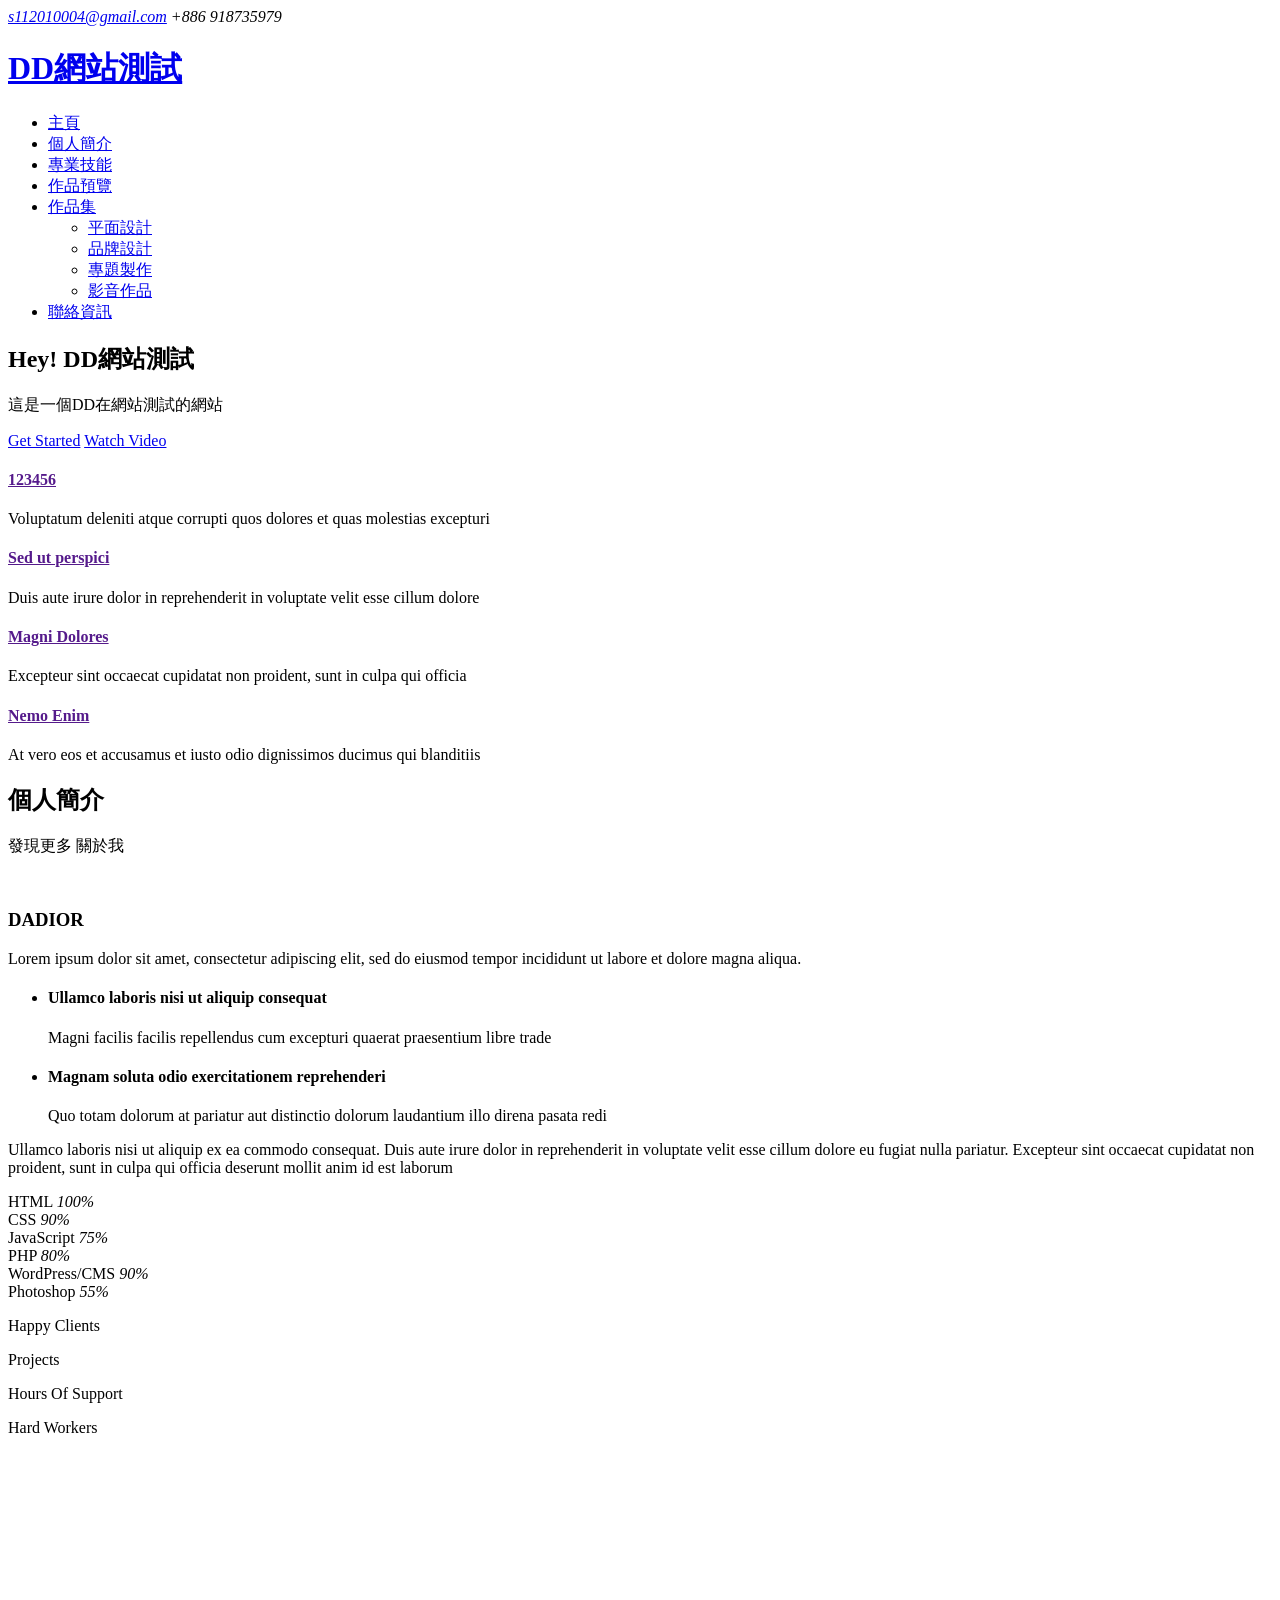
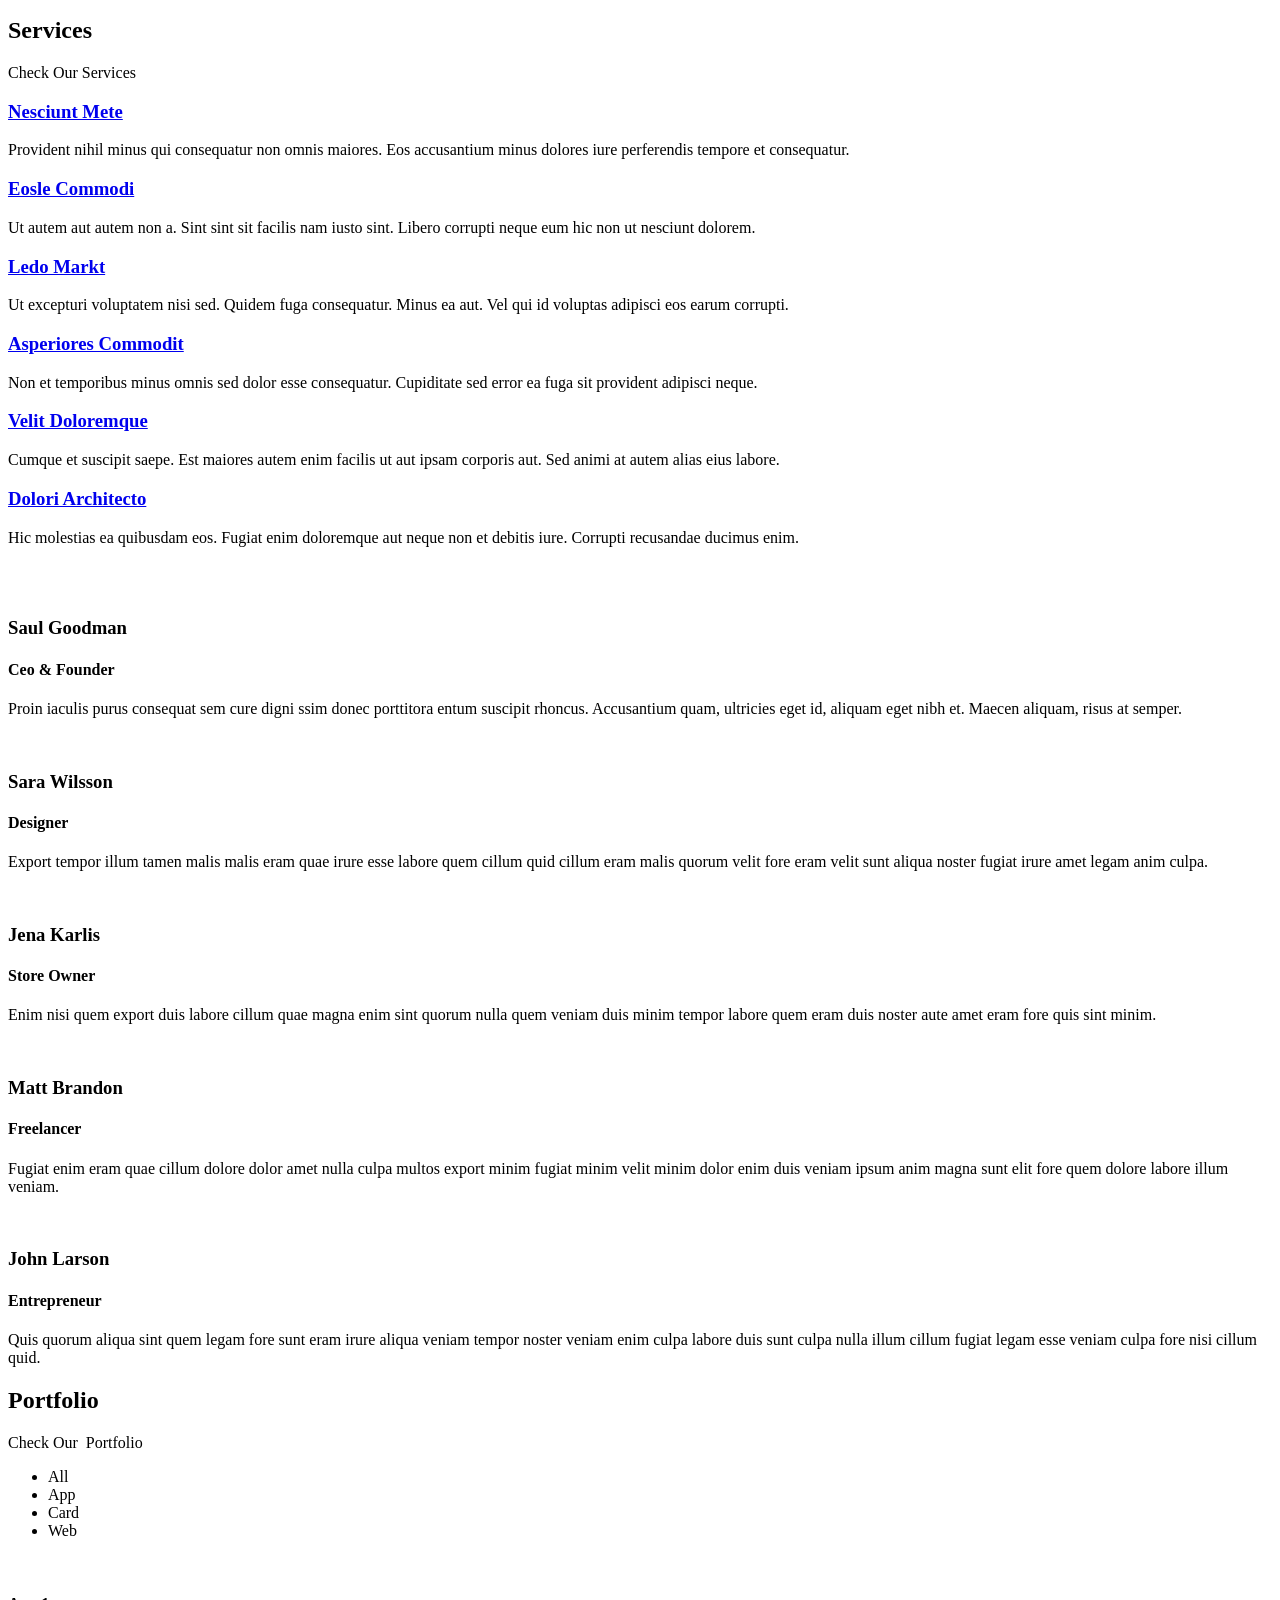
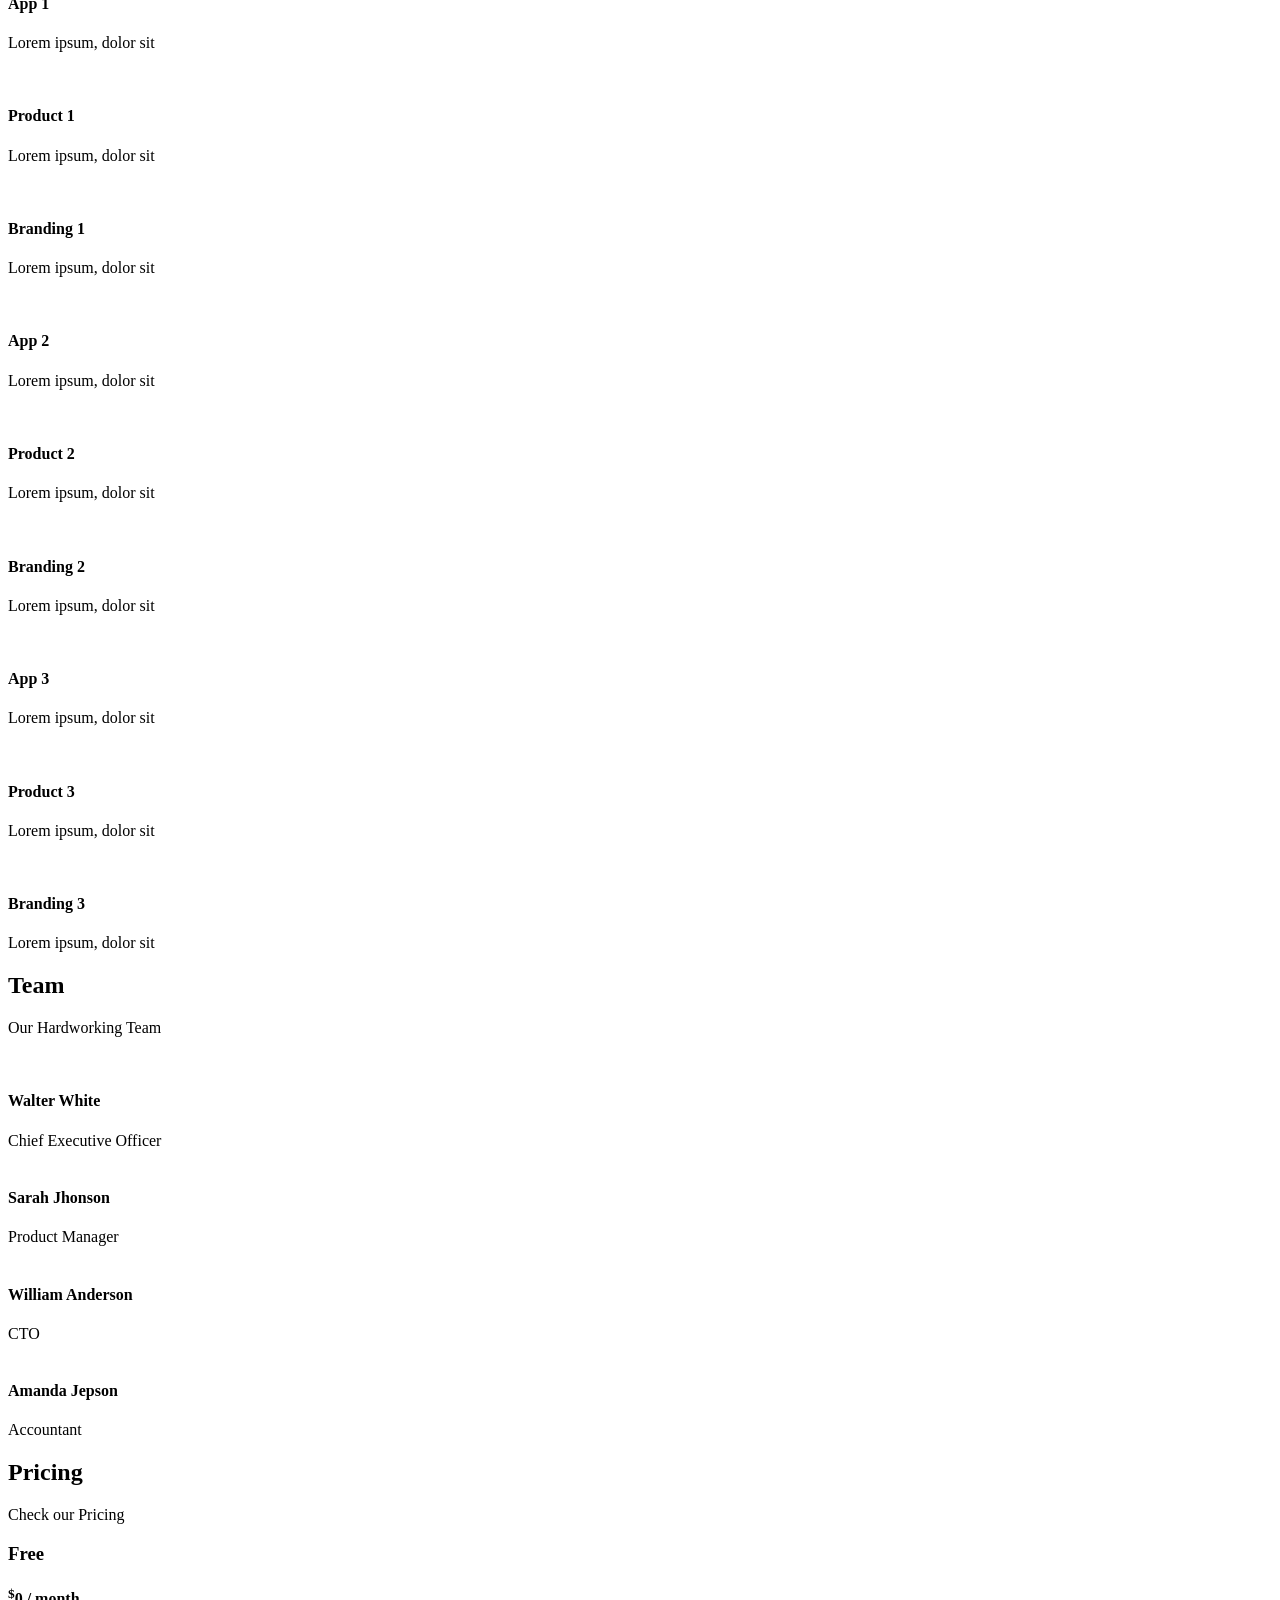
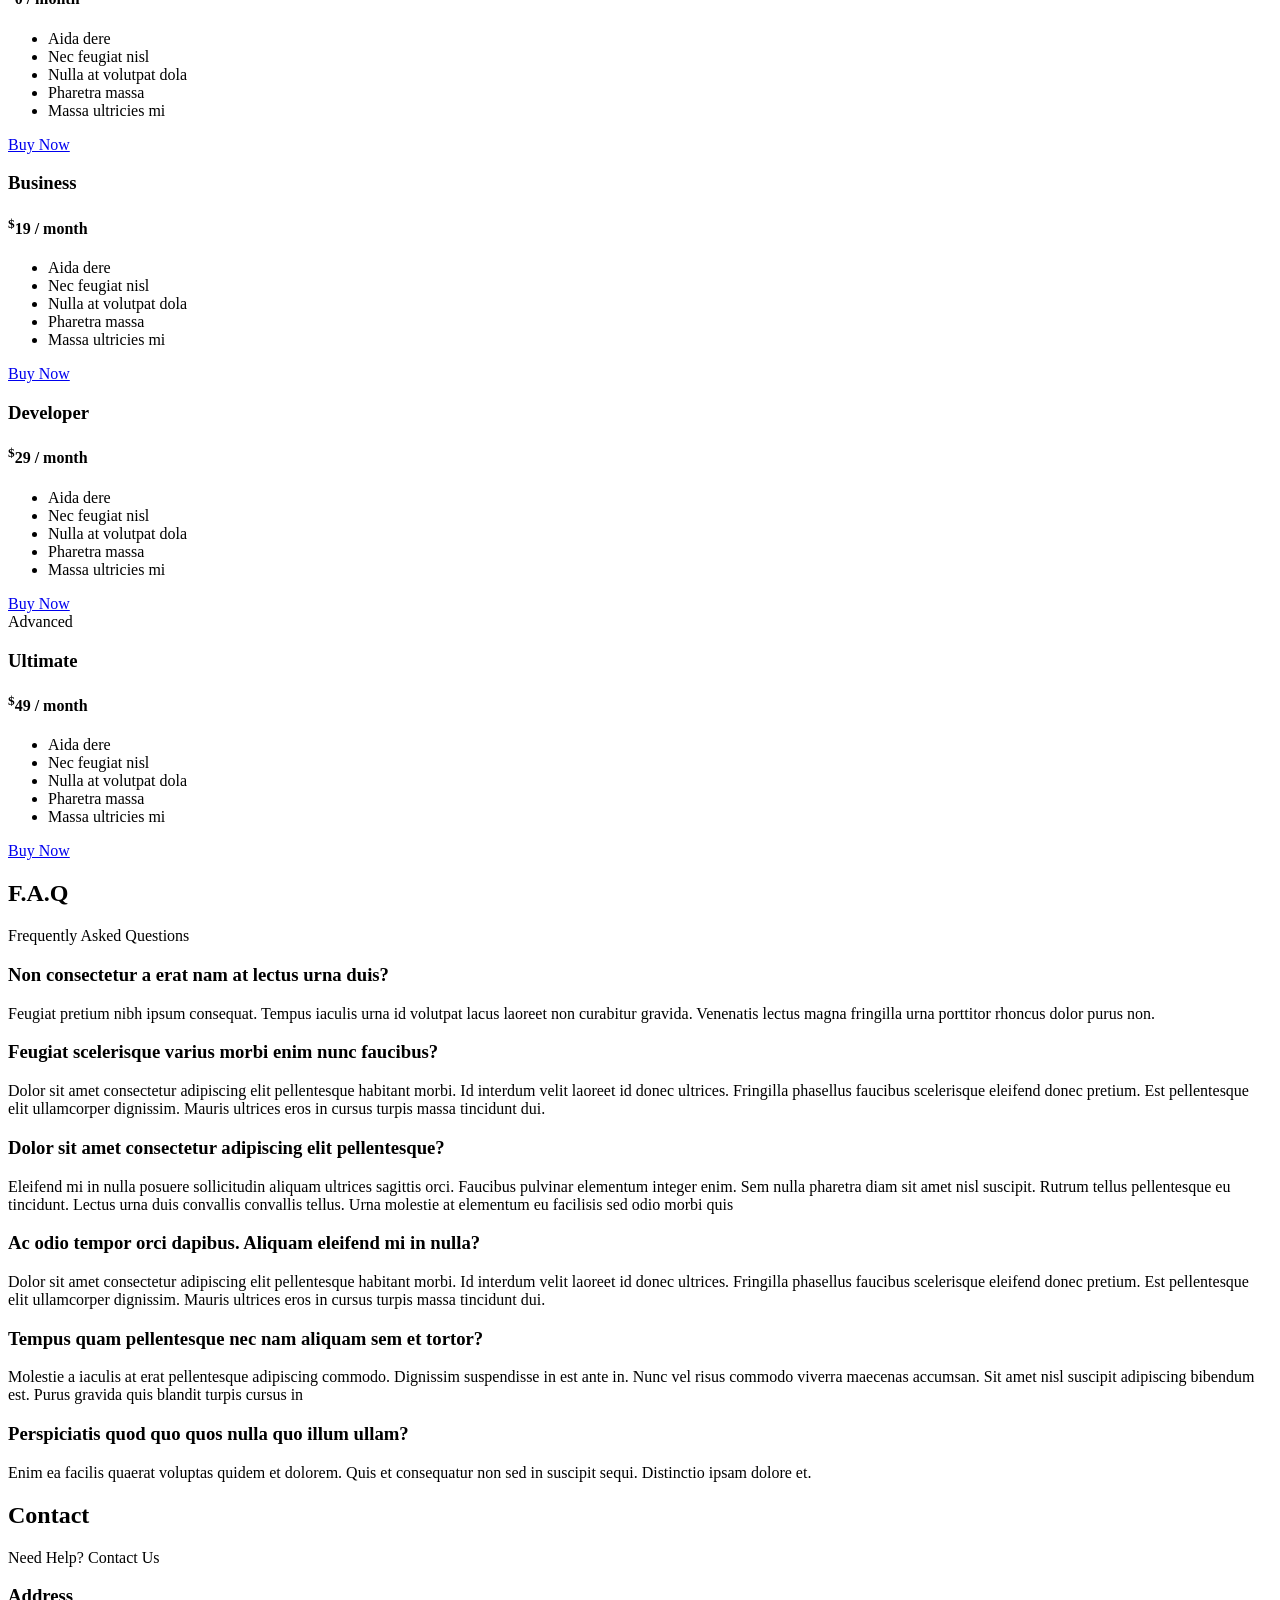
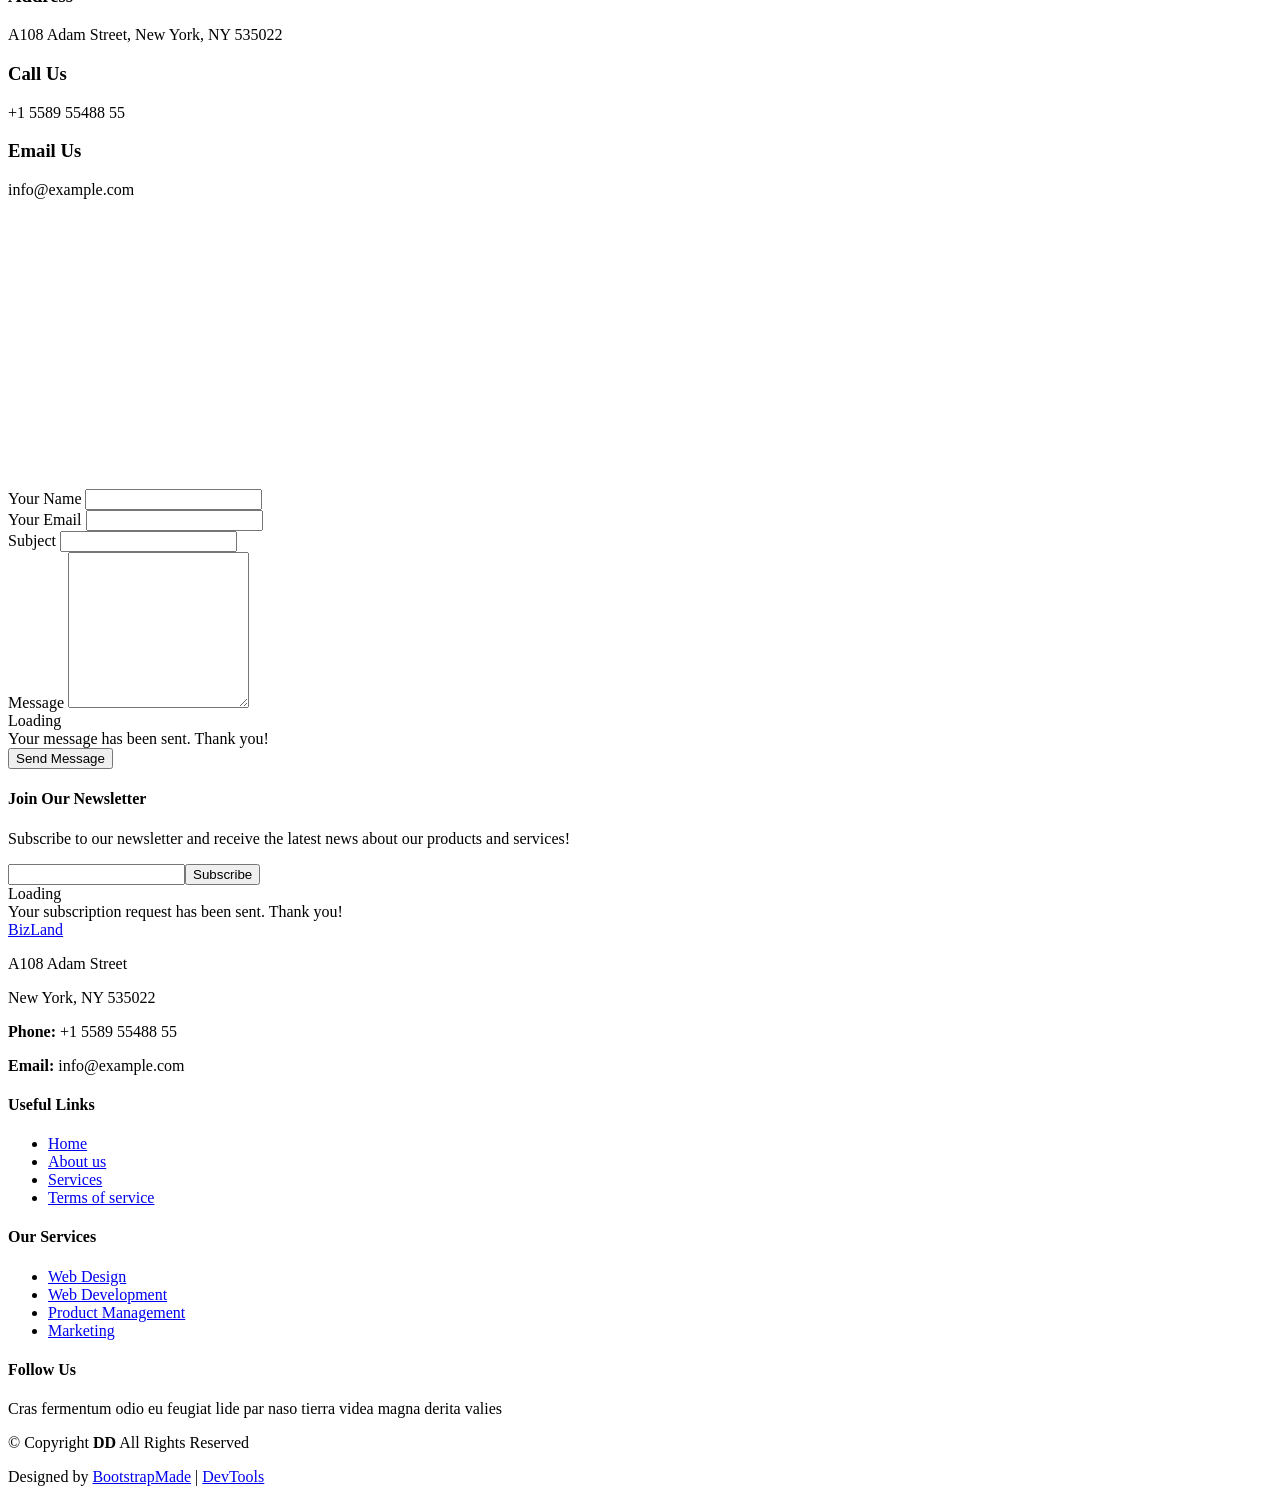
==== index.html @ c72c9043 "Add files via upload" ====
<!DOCTYPE html>
<html lang="zh-Hant">

<head>
  <meta charset="utf-8">
  <meta content="width=device-width, initial-scale=1.0" name="viewport">
  <title>DD - website test1 </title>
  <meta name="description" content="這是一段測試文字">
  <meta name="keywords" content="">

  <!-- Favicons -->
  <link href="assets/img/favicon.png" rel="icon">
  <link href="assets/img/apple-touch-icon.png" rel="apple-touch-icon">

  <!-- Fonts -->
  <link href="https://fonts.googleapis.com" rel="preconnect">
  <link href="https://fonts.gstatic.com" rel="preconnect" crossorigin>
  <link href="https://fonts.googleapis.com/css2?family=Roboto:ital,wght@0,100;0,300;0,400;0,500;0,700;0,900;1,100;1,300;1,400;1,500;1,700;1,900&family=Open+Sans:ital,wght@0,300;0,400;0,500;0,600;0,700;0,800;1,300;1,400;1,500;1,600;1,700;1,800&family=Montserrat:ital,wght@0,100;0,200;0,300;0,400;0,500;0,600;0,700;0,800;0,900;1,100;1,200;1,300;1,400;1,500;1,600;1,700;1,800;1,900&display=swap" rel="stylesheet">

  <!-- Vendor CSS Files -->
  <link href="assets/vendor/bootstrap/css/bootstrap.min.css" rel="stylesheet">
  <link href="assets/vendor/bootstrap-icons/bootstrap-icons.css" rel="stylesheet">
  <link href="assets/vendor/aos/aos.css" rel="stylesheet">
  <link href="assets/vendor/glightbox/css/glightbox.min.css" rel="stylesheet">
  <link href="assets/vendor/swiper/swiper-bundle.min.css" rel="stylesheet">

  <!-- Main CSS File -->
  <link href="assets/css/main.css" rel="stylesheet">

  <!-- =======================================================
  * Template Name: BizLand
  * Template URL: https://bootstrapmade.com/bizland-bootstrap-business-template/
  * Updated: Dec 05 2024 with Bootstrap v5.3.3
  * Author: BootstrapMade.com
  * License: https://bootstrapmade.com/license/
  ======================================================== -->
</head>

<body class="index-page">

  <header id="header" class="header sticky-top">

    <div class="topbar d-flex align-items-center">
      <div class="container d-flex justify-content-center justify-content-md-between">
        <div class="contact-info d-flex align-items-center">
          <i class="bi bi-envelope d-flex align-items-center"><a href="mailto:contact@example.com">s112010004@gmail.com</a></i>
          <i class="bi bi-phone d-flex align-items-center ms-4"><span>+886 918735979</span></i>
        </div>
        <div class="social-links d-none d-md-flex align-items-center">
          <a href="https://www.facebook.com/?locale=zh_TW" class="facebook" target="_blank"><i class="bi bi-facebook"></i></a>
          <a href="https://www.instagram.com/" class="instagram" target="_blank"><i class="bi bi-instagram"></i></a>
        </div>
      </div>
    </div><!-- End Top Bar -->

    <div class="branding d-flex align-items-cente">

      <div class="container position-relative d-flex align-items-center justify-content-between">
        <a href="index.html" class="logo d-flex align-items-center">
          <!-- Uncomment the line below if you also wish to use an image logo -->
          <!-- <img src="assets/img/logo.png" alt=""> -->
          <h1 class="sitename">DD網站測試</h1>
        </a>

        <nav id="navmenu" class="navmenu">
          <ul>
            <li><a href="#hero" class="active">主頁</a></li>
            <li><a href="#about">個人簡介</a></li>
            <li><a href="#services">專業技能</a></li>
          <li><a href="#portfolio">作品預覽</a></li>
            <!--<li><a href="#team">team</a></li>-->
            <li class="dropdown"><a href="portfolio-details.html"><span>作品集</span> <i class="bi bi-chevron-down toggle-dropdown"></i></a>
              <ul>
                <li><a href="#">平面設計</a></li>
                <!--<li class="dropdown"><a href="#"><span>Deep Dropdown</span> <i class="bi bi-chevron-down toggle-dropdown"></i></a>
                  <ul>
                    <li><a href="#">Deep Dropdown 1</a></li>
                    <li><a href="#">Deep Dropdown 2</a></li>
                    <li><a href="#">Deep Dropdown 3</a></li>
                    <li><a href="#">Deep Dropdown 4</a></li>
                    <li><a href="#">Deep Dropdown 5</a></li>
                  </ul>
                </li>-->
                <li><a href="#">品牌設計</a></li>
                <li><a href="#">專題製作</a></li>
                <li><a href="#">影音作品</a></li>
              </ul>
            </li>
            <li><a href="#contact">聯絡資訊</a></li>
          </ul>
          <i class="mobile-nav-toggle d-xl-none bi bi-list"></i>
        </nav>

      </div>

    </div>

  </header>

  <main class="main">

    <!-- Hero Section -->
    <section id="hero" class="hero section light-background">

      <div class="container">
        <div class="row gy-4">
          <div class="col-lg-6 order-2 order-lg-1 d-flex flex-column justify-content-center" data-aos="zoom-out">
            <h1>Hey! <span>DD網站測試</span></h1>
            <p>這是一個DD在網站測試的網站</p>
            <div class="d-flex">
              <a href="#about" class="btn-get-started">Get Started</a>
              <a href="https://www.youtube.com/watch?v=Y7f98aduVJ8" class="glightbox btn-watch-video d-flex align-items-center"><i class="bi bi-play-circle"></i><span>Watch Video</span></a>
            </div>
          </div>
        </div>
      </div>

    </section><!-- /Hero Section -->

    <!-- Featured Services Section -->
    <section id="featured-services" class="featured-services section">

      <div class="container">

        <div class="row gy-4">

          <div class="col-xl-3 col-md-6 d-flex" data-aos="fade-up" data-aos-delay="100">
            <div class="service-item position-relative">
              <div class="icon"><i class="bi bi-activity icon"></i></div>
              <h4><a href="" class="stretched-link">123456</a></h4>
              <p>Voluptatum deleniti atque corrupti quos dolores et quas molestias excepturi</p>
            </div>
          </div><!-- End Service Item -->

          <div class="col-xl-3 col-md-6 d-flex" data-aos="fade-up" data-aos-delay="200">
            <div class="service-item position-relative">
              <div class="icon"><i class="bi bi-bounding-box-circles icon"></i></div>
              <h4><a href="" class="stretched-link">Sed ut perspici</a></h4>
              <p>Duis aute irure dolor in reprehenderit in voluptate velit esse cillum dolore</p>
            </div>
          </div><!-- End Service Item -->

          <div class="col-xl-3 col-md-6 d-flex" data-aos="fade-up" data-aos-delay="300">
            <div class="service-item position-relative">
              <div class="icon"><i class="bi bi-calendar4-week icon"></i></div>
              <h4><a href="" class="stretched-link">Magni Dolores</a></h4>
              <p>Excepteur sint occaecat cupidatat non proident, sunt in culpa qui officia</p>
            </div>
          </div><!-- End Service Item -->

          <div class="col-xl-3 col-md-6 d-flex" data-aos="fade-up" data-aos-delay="400">
            <div class="service-item position-relative">
              <div class="icon"><i class="bi bi-broadcast icon"></i></div>
              <h4><a href="" class="stretched-link">Nemo Enim</a></h4>
              <p>At vero eos et accusamus et iusto odio dignissimos ducimus qui blanditiis</p>
            </div>
          </div><!-- End Service Item -->

        </div>

      </div>

    </section><!-- /Featured Services Section -->

    <!-- About Section -->
    <section id="about" class="about section light-background">

      <!-- Section Title -->
      <div class="container section-title" data-aos="fade-up">
        <h2>個人簡介</h2>
        <p><span>發現更多</span> <span class="description-title">關於我</span></p>
      </div><!-- End Section Title -->

      <div class="container">

        <div class="row gy-3">

          <div class="col-lg-6" data-aos="fade-up" data-aos-delay="100">
            <img src="assets/img/about.jpg" alt="" class="img-fluid">
          </div>

          <div class="col-lg-6 d-flex flex-column justify-content-center" data-aos="fade-up" data-aos-delay="200">
            <div class="about-content ps-0 ps-lg-3">
              <h3>DADIOR</h3>
              <p class="fst-italic">
                Lorem ipsum dolor sit amet, consectetur adipiscing elit, sed do eiusmod tempor incididunt ut labore et dolore
                magna aliqua.
              </p>
              <ul>
                <li>
                  <i class="bi bi-diagram-3"></i>
                  <div>
                    <h4>Ullamco laboris nisi ut aliquip consequat</h4>
                    <p>Magni facilis facilis repellendus cum excepturi quaerat praesentium libre trade</p>
                  </div>
                </li>
                <li>
                  <i class="bi bi-fullscreen-exit"></i>
                  <div>
                    <h4>Magnam soluta odio exercitationem reprehenderi</h4>
                    <p>Quo totam dolorum at pariatur aut distinctio dolorum laudantium illo direna pasata redi</p>
                  </div>
                </li>
              </ul>
              <p>
                Ullamco laboris nisi ut aliquip ex ea commodo consequat. Duis aute irure dolor in reprehenderit in voluptate
                velit esse cillum dolore eu fugiat nulla pariatur. Excepteur sint occaecat cupidatat non proident, sunt in
                culpa qui officia deserunt mollit anim id est laborum
              </p>
            </div>

          </div>
        </div>

      </div>

    </section><!-- /About Section -->

    <!-- Skills Section -->
    <section id="skills" class="skills section">

      <div class="container" data-aos="fade-up" data-aos-delay="100">

        <div class="row skills-content skills-animation">

          <div class="col-lg-6">

            <div class="progress">
              <span class="skill"><span>HTML</span> <i class="val">100%</i></span>
              <div class="progress-bar-wrap">
                <div class="progress-bar" role="progressbar" aria-valuenow="100" aria-valuemin="0" aria-valuemax="100"></div>
              </div>
            </div><!-- End Skills Item -->

            <div class="progress">
              <span class="skill"><span>CSS</span> <i class="val">90%</i></span>
              <div class="progress-bar-wrap">
                <div class="progress-bar" role="progressbar" aria-valuenow="90" aria-valuemin="0" aria-valuemax="100"></div>
              </div>
            </div><!-- End Skills Item -->

            <div class="progress">
              <span class="skill"><span>JavaScript</span> <i class="val">75%</i></span>
              <div class="progress-bar-wrap">
                <div class="progress-bar" role="progressbar" aria-valuenow="75" aria-valuemin="0" aria-valuemax="100"></div>
              </div>
            </div><!-- End Skills Item -->

          </div>

          <div class="col-lg-6">

            <div class="progress">
              <span class="skill"><span>PHP</span> <i class="val">80%</i></span>
              <div class="progress-bar-wrap">
                <div class="progress-bar" role="progressbar" aria-valuenow="80" aria-valuemin="0" aria-valuemax="100"></div>
              </div>
            </div><!-- End Skills Item -->

            <div class="progress">
              <span class="skill"><span>WordPress/CMS</span> <i class="val">90%</i></span>
              <div class="progress-bar-wrap">
                <div class="progress-bar" role="progressbar" aria-valuenow="90" aria-valuemin="0" aria-valuemax="100"></div>
              </div>
            </div><!-- End Skills Item -->

            <div class="progress">
              <span class="skill"><span>Photoshop</span> <i class="val">55%</i></span>
              <div class="progress-bar-wrap">
                <div class="progress-bar" role="progressbar" aria-valuenow="55" aria-valuemin="0" aria-valuemax="100"></div>
              </div>
            </div><!-- End Skills Item -->

          </div>

        </div>

      </div>

    </section><!-- /Skills Section -->

    <!-- Stats Section -->
    <section id="stats" class="stats section">

      <div class="container" data-aos="fade-up" data-aos-delay="100">

        <div class="row gy-4">

          <div class="col-lg-3 col-md-6 d-flex flex-column align-items-center">
            <i class="bi bi-emoji-smile"></i>
            <div class="stats-item">
              <span data-purecounter-start="0" data-purecounter-end="232" data-purecounter-duration="1" class="purecounter"></span>
              <p>Happy Clients</p>
            </div>
          </div><!-- End Stats Item -->

          <div class="col-lg-3 col-md-6 d-flex flex-column align-items-center">
            <i class="bi bi-journal-richtext"></i>
            <div class="stats-item">
              <span data-purecounter-start="0" data-purecounter-end="521" data-purecounter-duration="1" class="purecounter"></span>
              <p>Projects</p>
            </div>
          </div><!-- End Stats Item -->

          <div class="col-lg-3 col-md-6 d-flex flex-column align-items-center">
            <i class="bi bi-headset"></i>
            <div class="stats-item">
              <span data-purecounter-start="0" data-purecounter-end="1463" data-purecounter-duration="1" class="purecounter"></span>
              <p>Hours Of Support</p>
            </div>
          </div><!-- End Stats Item -->

          <div class="col-lg-3 col-md-6 d-flex flex-column align-items-center">
            <i class="bi bi-people"></i>
            <div class="stats-item">
              <span data-purecounter-start="0" data-purecounter-end="15" data-purecounter-duration="1" class="purecounter"></span>
              <p>Hard Workers</p>
            </div>
          </div><!-- End Stats Item -->

        </div>

      </div>

    </section><!-- /Stats Section -->

    <!-- Clients Section -->
    <section id="clients" class="clients section light-background">

      <div class="container">

        <div class="swiper init-swiper">
          <script type="application/json" class="swiper-config">
            {
              "loop": true,
              "speed": 600,
              "autoplay": {
                "delay": 5000
              },
              "slidesPerView": "auto",
              "pagination": {
                "el": ".swiper-pagination",
                "type": "bullets",
                "clickable": true
              },
              "breakpoints": {
                "320": {
                  "slidesPerView": 2,
                  "spaceBetween": 40
                },
                "480": {
                  "slidesPerView": 3,
                  "spaceBetween": 60
                },
                "640": {
                  "slidesPerView": 4,
                  "spaceBetween": 80
                },
                "992": {
                  "slidesPerView": 6,
                  "spaceBetween": 120
                }
              }
            }
          </script>
          <div class="swiper-wrapper align-items-center">
            <div class="swiper-slide"><img src="assets/img/clients/client-1.png" class="img-fluid" alt=""></div>
            <div class="swiper-slide"><img src="assets/img/clients/client-2.png" class="img-fluid" alt=""></div>
            <div class="swiper-slide"><img src="assets/img/clients/client-3.png" class="img-fluid" alt=""></div>
            <div class="swiper-slide"><img src="assets/img/clients/client-4.png" class="img-fluid" alt=""></div>
            <div class="swiper-slide"><img src="assets/img/clients/client-5.png" class="img-fluid" alt=""></div>
            <div class="swiper-slide"><img src="assets/img/clients/client-6.png" class="img-fluid" alt=""></div>
            <div class="swiper-slide"><img src="assets/img/clients/client-7.png" class="img-fluid" alt=""></div>
            <div class="swiper-slide"><img src="assets/img/clients/client-8.png" class="img-fluid" alt=""></div>
          </div>
        </div>

      </div>

    </section><!-- /Clients Section -->

    <!-- Services Section -->
    <section id="services" class="services section">

      <!-- Section Title -->
      <div class="container section-title" data-aos="fade-up">
        <h2>Services</h2>
        <p><span>Check Our</span> <span class="description-title">Services</span></p>
      </div><!-- End Section Title -->

      <div class="container">

        <div class="row gy-4">

          <div class="col-lg-4 col-md-6" data-aos="fade-up" data-aos-delay="100">
            <div class="service-item position-relative">
              <div class="icon">
                <i class="bi bi-activity"></i>
              </div>
              <a href="#" class="stretched-link">
                <h3>Nesciunt Mete</h3>
              </a>
              <p>Provident nihil minus qui consequatur non omnis maiores. Eos accusantium minus dolores iure perferendis tempore et consequatur.</p>
            </div>
          </div><!-- End Service Item -->

          <div class="col-lg-4 col-md-6" data-aos="fade-up" data-aos-delay="200">
            <div class="service-item position-relative">
              <div class="icon">
                <i class="bi bi-broadcast"></i>
              </div>
              <a href="#" class="stretched-link">
                <h3>Eosle Commodi</h3>
              </a>
              <p>Ut autem aut autem non a. Sint sint sit facilis nam iusto sint. Libero corrupti neque eum hic non ut nesciunt dolorem.</p>
            </div>
          </div><!-- End Service Item -->

          <div class="col-lg-4 col-md-6" data-aos="fade-up" data-aos-delay="300">
            <div class="service-item position-relative">
              <div class="icon">
                <i class="bi bi-easel"></i>
              </div>
              <a href="#" class="stretched-link">
                <h3>Ledo Markt</h3>
              </a>
              <p>Ut excepturi voluptatem nisi sed. Quidem fuga consequatur. Minus ea aut. Vel qui id voluptas adipisci eos earum corrupti.</p>
            </div>
          </div><!-- End Service Item -->

          <div class="col-lg-4 col-md-6" data-aos="fade-up" data-aos-delay="400">
            <div class="service-item position-relative">
              <div class="icon">
                <i class="bi bi-bounding-box-circles"></i>
              </div>
              <a href="#" class="stretched-link">
                <h3>Asperiores Commodit</h3>
              </a>
              <p>Non et temporibus minus omnis sed dolor esse consequatur. Cupiditate sed error ea fuga sit provident adipisci neque.</p>
              <a href="#" class="stretched-link"></a>
            </div>
          </div><!-- End Service Item -->

          <div class="col-lg-4 col-md-6" data-aos="fade-up" data-aos-delay="500">
            <div class="service-item position-relative">
              <div class="icon">
                <i class="bi bi-calendar4-week"></i>
              </div>
              <a href="#" class="stretched-link">
                <h3>Velit Doloremque</h3>
              </a>
              <p>Cumque et suscipit saepe. Est maiores autem enim facilis ut aut ipsam corporis aut. Sed animi at autem alias eius labore.</p>
              <a href="#" class="stretched-link"></a>
            </div>
          </div><!-- End Service Item -->

          <div class="col-lg-4 col-md-6" data-aos="fade-up" data-aos-delay="600">
            <div class="service-item position-relative">
              <div class="icon">
                <i class="bi bi-chat-square-text"></i>
              </div>
              <a href="#" class="stretched-link">
                <h3>Dolori Architecto</h3>
              </a>
              <p>Hic molestias ea quibusdam eos. Fugiat enim doloremque aut neque non et debitis iure. Corrupti recusandae ducimus enim.</p>
              <a href="#" class="stretched-link"></a>
            </div>
          </div><!-- End Service Item -->

        </div>

      </div>

    </section><!-- /Services Section -->

    <!-- Testimonials Section -->
    <section id="testimonials" class="testimonials section dark-background">

      <img src="assets/img/testimonials-bg.jpg" class="testimonials-bg" alt="">

      <div class="container" data-aos="fade-up" data-aos-delay="100">

        <div class="swiper init-swiper">
          <script type="application/json" class="swiper-config">
            {
              "loop": true,
              "speed": 600,
              "autoplay": {
                "delay": 5000
              },
              "slidesPerView": "auto",
              "pagination": {
                "el": ".swiper-pagination",
                "type": "bullets",
                "clickable": true
              }
            }
          </script>
          <div class="swiper-wrapper">

            <div class="swiper-slide">
              <div class="testimonial-item">
                <img src="assets/img/testimonials/testimonials-1.jpg" class="testimonial-img" alt="">
                <h3>Saul Goodman</h3>
                <h4>Ceo &amp; Founder</h4>
                <div class="stars">
                  <i class="bi bi-star-fill"></i><i class="bi bi-star-fill"></i><i class="bi bi-star-fill"></i><i class="bi bi-star-fill"></i><i class="bi bi-star-fill"></i>
                </div>
                <p>
                  <i class="bi bi-quote quote-icon-left"></i>
                  <span>Proin iaculis purus consequat sem cure digni ssim donec porttitora entum suscipit rhoncus. Accusantium quam, ultricies eget id, aliquam eget nibh et. Maecen aliquam, risus at semper.</span>
                  <i class="bi bi-quote quote-icon-right"></i>
                </p>
              </div>
            </div><!-- End testimonial item -->

            <div class="swiper-slide">
              <div class="testimonial-item">
                <img src="assets/img/testimonials/testimonials-2.jpg" class="testimonial-img" alt="">
                <h3>Sara Wilsson</h3>
                <h4>Designer</h4>
                <div class="stars">
                  <i class="bi bi-star-fill"></i><i class="bi bi-star-fill"></i><i class="bi bi-star-fill"></i><i class="bi bi-star-fill"></i><i class="bi bi-star-fill"></i>
                </div>
                <p>
                  <i class="bi bi-quote quote-icon-left"></i>
                  <span>Export tempor illum tamen malis malis eram quae irure esse labore quem cillum quid cillum eram malis quorum velit fore eram velit sunt aliqua noster fugiat irure amet legam anim culpa.</span>
                  <i class="bi bi-quote quote-icon-right"></i>
                </p>
              </div>
            </div><!-- End testimonial item -->

            <div class="swiper-slide">
              <div class="testimonial-item">
                <img src="assets/img/testimonials/testimonials-3.jpg" class="testimonial-img" alt="">
                <h3>Jena Karlis</h3>
                <h4>Store Owner</h4>
                <div class="stars">
                  <i class="bi bi-star-fill"></i><i class="bi bi-star-fill"></i><i class="bi bi-star-fill"></i><i class="bi bi-star-fill"></i><i class="bi bi-star-fill"></i>
                </div>
                <p>
                  <i class="bi bi-quote quote-icon-left"></i>
                  <span>Enim nisi quem export duis labore cillum quae magna enim sint quorum nulla quem veniam duis minim tempor labore quem eram duis noster aute amet eram fore quis sint minim.</span>
                  <i class="bi bi-quote quote-icon-right"></i>
                </p>
              </div>
            </div><!-- End testimonial item -->

            <div class="swiper-slide">
              <div class="testimonial-item">
                <img src="assets/img/testimonials/testimonials-4.jpg" class="testimonial-img" alt="">
                <h3>Matt Brandon</h3>
                <h4>Freelancer</h4>
                <div class="stars">
                  <i class="bi bi-star-fill"></i><i class="bi bi-star-fill"></i><i class="bi bi-star-fill"></i><i class="bi bi-star-fill"></i><i class="bi bi-star-fill"></i>
                </div>
                <p>
                  <i class="bi bi-quote quote-icon-left"></i>
                  <span>Fugiat enim eram quae cillum dolore dolor amet nulla culpa multos export minim fugiat minim velit minim dolor enim duis veniam ipsum anim magna sunt elit fore quem dolore labore illum veniam.</span>
                  <i class="bi bi-quote quote-icon-right"></i>
                </p>
              </div>
            </div><!-- End testimonial item -->

            <div class="swiper-slide">
              <div class="testimonial-item">
                <img src="assets/img/testimonials/testimonials-5.jpg" class="testimonial-img" alt="">
                <h3>John Larson</h3>
                <h4>Entrepreneur</h4>
                <div class="stars">
                  <i class="bi bi-star-fill"></i><i class="bi bi-star-fill"></i><i class="bi bi-star-fill"></i><i class="bi bi-star-fill"></i><i class="bi bi-star-fill"></i>
                </div>
                <p>
                  <i class="bi bi-quote quote-icon-left"></i>
                  <span>Quis quorum aliqua sint quem legam fore sunt eram irure aliqua veniam tempor noster veniam enim culpa labore duis sunt culpa nulla illum cillum fugiat legam esse veniam culpa fore nisi cillum quid.</span>
                  <i class="bi bi-quote quote-icon-right"></i>
                </p>
              </div>
            </div><!-- End testimonial item -->

          </div>
          <div class="swiper-pagination"></div>
        </div>

      </div>

    </section><!-- /Testimonials Section -->

    <!-- Portfolio Section -->
    <section id="portfolio" class="portfolio section">

      <!-- Section Title -->
      <div class="container section-title" data-aos="fade-up">
        <h2>Portfolio</h2>
        <p><span>Check Our&nbsp;</span> <span class="description-title">Portfolio</span></p>
      </div><!-- End Section Title -->

      <div class="container">

        <div class="isotope-layout" data-default-filter="*" data-layout="masonry" data-sort="original-order">

          <ul class="portfolio-filters isotope-filters" data-aos="fade-up" data-aos-delay="100">
            <li data-filter="*" class="filter-active">All</li>
            <li data-filter=".filter-app">App</li>
            <li data-filter=".filter-product">Card</li>
            <li data-filter=".filter-branding">Web</li>
          </ul><!-- End Portfolio Filters -->

          <div class="row gy-4 isotope-container" data-aos="fade-up" data-aos-delay="200">

            <div class="col-lg-4 col-md-6 portfolio-item isotope-item filter-app">
              <img src="assets/img/masonry-portfolio/masonry-portfolio-1.jpg" class="img-fluid" alt="">
              <div class="portfolio-info">
                <h4>App 1</h4>
                <p>Lorem ipsum, dolor sit</p>
                <a href="assets/img/masonry-portfolio/masonry-portfolio-1.jpg" title="App 1" data-gallery="portfolio-gallery-app" class="glightbox preview-link"><i class="bi bi-zoom-in"></i></a>
                <a href="portfolio-details.html" title="More Details" class="details-link"><i class="bi bi-link-45deg"></i></a>
              </div>
            </div><!-- End Portfolio Item -->

            <div class="col-lg-4 col-md-6 portfolio-item isotope-item filter-product">
              <img src="assets/img/masonry-portfolio/masonry-portfolio-2.jpg" class="img-fluid" alt="">
              <div class="portfolio-info">
                <h4>Product 1</h4>
                <p>Lorem ipsum, dolor sit</p>
                <a href="assets/img/masonry-portfolio/masonry-portfolio-2.jpg" title="Product 1" data-gallery="portfolio-gallery-product" class="glightbox preview-link"><i class="bi bi-zoom-in"></i></a>
                <a href="portfolio-details.html" title="More Details" class="details-link"><i class="bi bi-link-45deg"></i></a>
              </div>
            </div><!-- End Portfolio Item -->

            <div class="col-lg-4 col-md-6 portfolio-item isotope-item filter-branding">
              <img src="assets/img/masonry-portfolio/masonry-portfolio-3.jpg" class="img-fluid" alt="">
              <div class="portfolio-info">
                <h4>Branding 1</h4>
                <p>Lorem ipsum, dolor sit</p>
                <a href="assets/img/masonry-portfolio/masonry-portfolio-3.jpg" title="Branding 1" data-gallery="portfolio-gallery-branding" class="glightbox preview-link"><i class="bi bi-zoom-in"></i></a>
                <a href="portfolio-details.html" title="More Details" class="details-link"><i class="bi bi-link-45deg"></i></a>
              </div>
            </div><!-- End Portfolio Item -->

            <div class="col-lg-4 col-md-6 portfolio-item isotope-item filter-app">
              <img src="assets/img/masonry-portfolio/masonry-portfolio-4.jpg" class="img-fluid" alt="">
              <div class="portfolio-info">
                <h4>App 2</h4>
                <p>Lorem ipsum, dolor sit</p>
                <a href="assets/img/masonry-portfolio/masonry-portfolio-4.jpg" title="App 2" data-gallery="portfolio-gallery-app" class="glightbox preview-link"><i class="bi bi-zoom-in"></i></a>
                <a href="portfolio-details.html" title="More Details" class="details-link"><i class="bi bi-link-45deg"></i></a>
              </div>
            </div><!-- End Portfolio Item -->

            <div class="col-lg-4 col-md-6 portfolio-item isotope-item filter-product">
              <img src="assets/img/masonry-portfolio/masonry-portfolio-5.jpg" class="img-fluid" alt="">
              <div class="portfolio-info">
                <h4>Product 2</h4>
                <p>Lorem ipsum, dolor sit</p>
                <a href="assets/img/masonry-portfolio/masonry-portfolio-5.jpg" title="Product 2" data-gallery="portfolio-gallery-product" class="glightbox preview-link"><i class="bi bi-zoom-in"></i></a>
                <a href="portfolio-details.html" title="More Details" class="details-link"><i class="bi bi-link-45deg"></i></a>
              </div>
            </div><!-- End Portfolio Item -->

            <div class="col-lg-4 col-md-6 portfolio-item isotope-item filter-branding">
              <img src="assets/img/masonry-portfolio/masonry-portfolio-6.jpg" class="img-fluid" alt="">
              <div class="portfolio-info">
                <h4>Branding 2</h4>
                <p>Lorem ipsum, dolor sit</p>
                <a href="assets/img/masonry-portfolio/masonry-portfolio-6.jpg" title="Branding 2" data-gallery="portfolio-gallery-branding" class="glightbox preview-link"><i class="bi bi-zoom-in"></i></a>
                <a href="portfolio-details.html" title="More Details" class="details-link"><i class="bi bi-link-45deg"></i></a>
              </div>
            </div><!-- End Portfolio Item -->

            <div class="col-lg-4 col-md-6 portfolio-item isotope-item filter-app">
              <img src="assets/img/masonry-portfolio/masonry-portfolio-7.jpg" class="img-fluid" alt="">
              <div class="portfolio-info">
                <h4>App 3</h4>
                <p>Lorem ipsum, dolor sit</p>
                <a href="assets/img/masonry-portfolio/masonry-portfolio-7.jpg" title="App 3" data-gallery="portfolio-gallery-app" class="glightbox preview-link"><i class="bi bi-zoom-in"></i></a>
                <a href="portfolio-details.html" title="More Details" class="details-link"><i class="bi bi-link-45deg"></i></a>
              </div>
            </div><!-- End Portfolio Item -->

            <div class="col-lg-4 col-md-6 portfolio-item isotope-item filter-product">
              <img src="assets/img/masonry-portfolio/masonry-portfolio-8.jpg" class="img-fluid" alt="">
              <div class="portfolio-info">
                <h4>Product 3</h4>
                <p>Lorem ipsum, dolor sit</p>
                <a href="assets/img/masonry-portfolio/masonry-portfolio-8.jpg" title="Product 3" data-gallery="portfolio-gallery-product" class="glightbox preview-link"><i class="bi bi-zoom-in"></i></a>
                <a href="portfolio-details.html" title="More Details" class="details-link"><i class="bi bi-link-45deg"></i></a>
              </div>
            </div><!-- End Portfolio Item -->

            <div class="col-lg-4 col-md-6 portfolio-item isotope-item filter-branding">
              <img src="assets/img/masonry-portfolio/masonry-portfolio-9.jpg" class="img-fluid" alt="">
              <div class="portfolio-info">
                <h4>Branding 3</h4>
                <p>Lorem ipsum, dolor sit</p>
                <a href="assets/img/masonry-portfolio/masonry-portfolio-9.jpg" title="Branding 2" data-gallery="portfolio-gallery-branding" class="glightbox preview-link"><i class="bi bi-zoom-in"></i></a>
                <a href="portfolio-details.html" title="More Details" class="details-link"><i class="bi bi-link-45deg"></i></a>
              </div>
            </div><!-- End Portfolio Item -->

          </div><!-- End Portfolio Container -->

        </div>

      </div>

    </section><!-- /Portfolio Section -->

    <!-- Team Section -->
    <section id="team" class="team section light-background">

      <!-- Section Title -->
      <div class="container section-title" data-aos="fade-up">
        <h2>Team</h2>
        <p><span>Our Hardworking</span> <span class="description-title">Team</span></p>
      </div><!-- End Section Title -->

      <div class="container">

        <div class="row gy-4">

          <div class="col-lg-3 col-md-6 d-flex align-items-stretch" data-aos="fade-up" data-aos-delay="100">
            <div class="team-member">
              <div class="member-img">
                <img src="assets/img/team/team-1.jpg" class="img-fluid" alt="">
                <div class="social">
                  <a href=""><i class="bi bi-twitter-x"></i></a>
                  <a href=""><i class="bi bi-facebook"></i></a>
                  <a href=""><i class="bi bi-instagram"></i></a>
                  <a href=""><i class="bi bi-linkedin"></i></a>
                </div>
              </div>
              <div class="member-info">
                <h4>Walter White</h4>
                <span>Chief Executive Officer</span>
              </div>
            </div>
          </div><!-- End Team Member -->

          <div class="col-lg-3 col-md-6 d-flex align-items-stretch" data-aos="fade-up" data-aos-delay="200">
            <div class="team-member">
              <div class="member-img">
                <img src="assets/img/team/team-2.jpg" class="img-fluid" alt="">
                <div class="social">
                  <a href=""><i class="bi bi-twitter-x"></i></a>
                  <a href=""><i class="bi bi-facebook"></i></a>
                  <a href=""><i class="bi bi-instagram"></i></a>
                  <a href=""><i class="bi bi-linkedin"></i></a>
                </div>
              </div>
              <div class="member-info">
                <h4>Sarah Jhonson</h4>
                <span>Product Manager</span>
              </div>
            </div>
          </div><!-- End Team Member -->

          <div class="col-lg-3 col-md-6 d-flex align-items-stretch" data-aos="fade-up" data-aos-delay="300">
            <div class="team-member">
              <div class="member-img">
                <img src="assets/img/team/team-3.jpg" class="img-fluid" alt="">
                <div class="social">
                  <a href=""><i class="bi bi-twitter-x"></i></a>
                  <a href=""><i class="bi bi-facebook"></i></a>
                  <a href=""><i class="bi bi-instagram"></i></a>
                  <a href=""><i class="bi bi-linkedin"></i></a>
                </div>
              </div>
              <div class="member-info">
                <h4>William Anderson</h4>
                <span>CTO</span>
              </div>
            </div>
          </div><!-- End Team Member -->

          <div class="col-lg-3 col-md-6 d-flex align-items-stretch" data-aos="fade-up" data-aos-delay="400">
            <div class="team-member">
              <div class="member-img">
                <img src="assets/img/team/team-4.jpg" class="img-fluid" alt="">
                <div class="social">
                  <a href=""><i class="bi bi-twitter-x"></i></a>
                  <a href=""><i class="bi bi-facebook"></i></a>
                  <a href=""><i class="bi bi-instagram"></i></a>
                  <a href=""><i class="bi bi-linkedin"></i></a>
                </div>
              </div>
              <div class="member-info">
                <h4>Amanda Jepson</h4>
                <span>Accountant</span>
              </div>
            </div>
          </div><!-- End Team Member -->

        </div>

      </div>

    </section><!-- /Team Section -->

    <!-- Pricing Section -->
    <section id="pricing" class="pricing section">

      <!-- Section Title -->
      <div class="container section-title" data-aos="fade-up">
        <h2>Pricing</h2>
        <p><span>Check our</span> <span class="description-title">Pricing</span></p>
      </div><!-- End Section Title -->

      <div class="container">

        <div class="row gy-3">

          <div class="col-xl-3 col-lg-6" data-aos="fade-up" data-aos-delay="100">
            <div class="pricing-item">
              <h3>Free</h3>
              <h4><sup>$</sup>0<span> / month</span></h4>
              <ul>
                <li>Aida dere</li>
                <li>Nec feugiat nisl</li>
                <li>Nulla at volutpat dola</li>
                <li class="na">Pharetra massa</li>
                <li class="na">Massa ultricies mi</li>
              </ul>
              <div class="btn-wrap">
                <a href="#" class="btn-buy">Buy Now</a>
              </div>
            </div>
          </div><!-- End Pricing Item -->

          <div class="col-xl-3 col-lg-6" data-aos="fade-up" data-aos-delay="200">
            <div class="pricing-item featured">
              <h3>Business</h3>
              <h4><sup>$</sup>19<span> / month</span></h4>
              <ul>
                <li>Aida dere</li>
                <li>Nec feugiat nisl</li>
                <li>Nulla at volutpat dola</li>
                <li>Pharetra massa</li>
                <li class="na">Massa ultricies mi</li>
              </ul>
              <div class="btn-wrap">
                <a href="#" class="btn-buy">Buy Now</a>
              </div>
            </div>
          </div><!-- End Pricing Item -->

          <div class="col-xl-3 col-lg-6" data-aos="fade-up" data-aos-delay="400">
            <div class="pricing-item">
              <h3>Developer</h3>
              <h4><sup>$</sup>29<span> / month</span></h4>
              <ul>
                <li>Aida dere</li>
                <li>Nec feugiat nisl</li>
                <li>Nulla at volutpat dola</li>
                <li>Pharetra massa</li>
                <li>Massa ultricies mi</li>
              </ul>
              <div class="btn-wrap">
                <a href="#" class="btn-buy">Buy Now</a>
              </div>
            </div>
          </div><!-- End Pricing Item -->

          <div class="col-xl-3 col-lg-6" data-aos="fade-up" data-aos-delay="400">
            <div class="pricing-item">
              <span class="advanced">Advanced</span>
              <h3>Ultimate</h3>
              <h4><sup>$</sup>49<span> / month</span></h4>
              <ul>
                <li>Aida dere</li>
                <li>Nec feugiat nisl</li>
                <li>Nulla at volutpat dola</li>
                <li>Pharetra massa</li>
                <li>Massa ultricies mi</li>
              </ul>
              <div class="btn-wrap">
                <a href="#" class="btn-buy">Buy Now</a>
              </div>
            </div>
          </div><!-- End Pricing Item -->

        </div>

      </div>

    </section><!-- /Pricing Section -->

    <!-- Faq Section -->
    <section id="faq" class="faq section light-background">

      <!-- Section Title -->
      <div class="container section-title" data-aos="fade-up">
        <h2>F.A.Q</h2>
        <p><span>Frequently Asked</span> <span class="description-title">Questions</span></p>
      </div><!-- End Section Title -->

      <div class="container">

        <div class="row justify-content-center">

          <div class="col-lg-10" data-aos="fade-up" data-aos-delay="100">

            <div class="faq-container">

              <div class="faq-item faq-active">
                <h3>Non consectetur a erat nam at lectus urna duis?</h3>
                <div class="faq-content">
                  <p>Feugiat pretium nibh ipsum consequat. Tempus iaculis urna id volutpat lacus laoreet non curabitur gravida. Venenatis lectus magna fringilla urna porttitor rhoncus dolor purus non.</p>
                </div>
                <i class="faq-toggle bi bi-chevron-right"></i>
              </div><!-- End Faq item-->

              <div class="faq-item">
                <h3>Feugiat scelerisque varius morbi enim nunc faucibus?</h3>
                <div class="faq-content">
                  <p>Dolor sit amet consectetur adipiscing elit pellentesque habitant morbi. Id interdum velit laoreet id donec ultrices. Fringilla phasellus faucibus scelerisque eleifend donec pretium. Est pellentesque elit ullamcorper dignissim. Mauris ultrices eros in cursus turpis massa tincidunt dui.</p>
                </div>
                <i class="faq-toggle bi bi-chevron-right"></i>
              </div><!-- End Faq item-->

              <div class="faq-item">
                <h3>Dolor sit amet consectetur adipiscing elit pellentesque?</h3>
                <div class="faq-content">
                  <p>Eleifend mi in nulla posuere sollicitudin aliquam ultrices sagittis orci. Faucibus pulvinar elementum integer enim. Sem nulla pharetra diam sit amet nisl suscipit. Rutrum tellus pellentesque eu tincidunt. Lectus urna duis convallis convallis tellus. Urna molestie at elementum eu facilisis sed odio morbi quis</p>
                </div>
                <i class="faq-toggle bi bi-chevron-right"></i>
              </div><!-- End Faq item-->

              <div class="faq-item">
                <h3>Ac odio tempor orci dapibus. Aliquam eleifend mi in nulla?</h3>
                <div class="faq-content">
                  <p>Dolor sit amet consectetur adipiscing elit pellentesque habitant morbi. Id interdum velit laoreet id donec ultrices. Fringilla phasellus faucibus scelerisque eleifend donec pretium. Est pellentesque elit ullamcorper dignissim. Mauris ultrices eros in cursus turpis massa tincidunt dui.</p>
                </div>
                <i class="faq-toggle bi bi-chevron-right"></i>
              </div><!-- End Faq item-->

              <div class="faq-item">
                <h3>Tempus quam pellentesque nec nam aliquam sem et tortor?</h3>
                <div class="faq-content">
                  <p>Molestie a iaculis at erat pellentesque adipiscing commodo. Dignissim suspendisse in est ante in. Nunc vel risus commodo viverra maecenas accumsan. Sit amet nisl suscipit adipiscing bibendum est. Purus gravida quis blandit turpis cursus in</p>
                </div>
                <i class="faq-toggle bi bi-chevron-right"></i>
              </div><!-- End Faq item-->

              <div class="faq-item">
                <h3>Perspiciatis quod quo quos nulla quo illum ullam?</h3>
                <div class="faq-content">
                  <p>Enim ea facilis quaerat voluptas quidem et dolorem. Quis et consequatur non sed in suscipit sequi. Distinctio ipsam dolore et.</p>
                </div>
                <i class="faq-toggle bi bi-chevron-right"></i>
              </div><!-- End Faq item-->

            </div>

          </div><!-- End Faq Column-->

        </div>

      </div>

    </section><!-- /Faq Section -->

    <!-- Contact Section -->
    <section id="contact" class="contact section">

      <!-- Section Title -->
      <div class="container section-title" data-aos="fade-up">
        <h2>Contact</h2>
        <p><span>Need Help?</span> <span class="description-title">Contact Us</span></p>
      </div><!-- End Section Title -->

      <div class="container" data-aos="fade-up" data-aos-delay="100">

        <div class="row gy-4">

          <div class="col-lg-5">

            <div class="info-wrap">
              <div class="info-item d-flex" data-aos="fade-up" data-aos-delay="200">
                <i class="bi bi-geo-alt flex-shrink-0"></i>
                <div>
                  <h3>Address</h3>
                  <p>A108 Adam Street, New York, NY 535022</p>
                </div>
              </div><!-- End Info Item -->

              <div class="info-item d-flex" data-aos="fade-up" data-aos-delay="300">
                <i class="bi bi-telephone flex-shrink-0"></i>
                <div>
                  <h3>Call Us</h3>
                  <p>+1 5589 55488 55</p>
                </div>
              </div><!-- End Info Item -->

              <div class="info-item d-flex" data-aos="fade-up" data-aos-delay="400">
                <i class="bi bi-envelope flex-shrink-0"></i>
                <div>
                  <h3>Email Us</h3>
                  <p>info@example.com</p>
                </div>
              </div><!-- End Info Item -->

              <iframe src="https://www.google.com/maps/embed?pb=!1m14!1m8!1m3!1d48389.78314118045!2d-74.006138!3d40.710059!3m2!1i1024!2i768!4f13.1!3m3!1m2!1s0x89c25a22a3bda30d%3A0xb89d1fe6bc499443!2sDowntown%20Conference%20Center!5e0!3m2!1sen!2sus!4v1676961268712!5m2!1sen!2sus" frameborder="0" style="border:0; width: 100%; height: 270px;" allowfullscreen="" loading="lazy" referrerpolicy="no-referrer-when-downgrade"></iframe>
            </div>
          </div>

          <div class="col-lg-7">
            <form action="forms/contact.php" method="post" class="php-email-form" data-aos="fade-up" data-aos-delay="200">
              <div class="row gy-4">

                <div class="col-md-6">
                  <label for="name-field" class="pb-2">Your Name</label>
                  <input type="text" name="name" id="name-field" class="form-control" required="">
                </div>

                <div class="col-md-6">
                  <label for="email-field" class="pb-2">Your Email</label>
                  <input type="email" class="form-control" name="email" id="email-field" required="">
                </div>

                <div class="col-md-12">
                  <label for="subject-field" class="pb-2">Subject</label>
                  <input type="text" class="form-control" name="subject" id="subject-field" required="">
                </div>

                <div class="col-md-12">
                  <label for="message-field" class="pb-2">Message</label>
                  <textarea class="form-control" name="message" rows="10" id="message-field" required=""></textarea>
                </div>

                <div class="col-md-12 text-center">
                  <div class="loading">Loading</div>
                  <div class="error-message"></div>
                  <div class="sent-message">Your message has been sent. Thank you!</div>

                  <button type="submit">Send Message</button>
                </div>

              </div>
            </form>
          </div><!-- End Contact Form -->

        </div>

      </div>

    </section><!-- /Contact Section -->

  </main>

  <footer id="footer" class="footer">

    <div class="footer-newsletter">
      <div class="container">
        <div class="row justify-content-center text-center">
          <div class="col-lg-6">
            <h4>Join Our Newsletter</h4>
            <p>Subscribe to our newsletter and receive the latest news about our products and services!</p>
            <form action="forms/newsletter.php" method="post" class="php-email-form">
              <div class="newsletter-form"><input type="email" name="email"><input type="submit" value="Subscribe"></div>
              <div class="loading">Loading</div>
              <div class="error-message"></div>
              <div class="sent-message">Your subscription request has been sent. Thank you!</div>
            </form>
          </div>
        </div>
      </div>
    </div>

    <div class="container footer-top">
      <div class="row gy-4">
        <div class="col-lg-4 col-md-6 footer-about">
          <a href="index.html" class="d-flex align-items-center">
            <span class="sitename">BizLand</span>
          </a>
          <div class="footer-contact pt-3">
            <p>A108 Adam Street</p>
            <p>New York, NY 535022</p>
            <p class="mt-3"><strong>Phone:</strong> <span>+1 5589 55488 55</span></p>
            <p><strong>Email:</strong> <span>info@example.com</span></p>
          </div>
        </div>

        <div class="col-lg-2 col-md-3 footer-links">
          <h4>Useful Links</h4>
          <ul>
            <li><i class="bi bi-chevron-right"></i> <a href="#">Home</a></li>
            <li><i class="bi bi-chevron-right"></i> <a href="#">About us</a></li>
            <li><i class="bi bi-chevron-right"></i> <a href="#">Services</a></li>
            <li><i class="bi bi-chevron-right"></i> <a href="#">Terms of service</a></li>
          </ul>
        </div>

        <div class="col-lg-2 col-md-3 footer-links">
          <h4>Our Services</h4>
          <ul>
            <li><i class="bi bi-chevron-right"></i> <a href="#">Web Design</a></li>
            <li><i class="bi bi-chevron-right"></i> <a href="#">Web Development</a></li>
            <li><i class="bi bi-chevron-right"></i> <a href="#">Product Management</a></li>
            <li><i class="bi bi-chevron-right"></i> <a href="#">Marketing</a></li>
          </ul>
        </div>

        <div class="col-lg-4 col-md-12">
          <h4>Follow Us</h4>
          <p>Cras fermentum odio eu feugiat lide par naso tierra videa magna derita valies</p>
          <div class="social-links d-flex">
            <a href=""><i class="bi bi-twitter-x"></i></a>
            <a href=""><i class="bi bi-facebook"></i></a>
            <a href=""><i class="bi bi-instagram"></i></a>
            <a href=""><i class="bi bi-linkedin"></i></a>
          </div>
        </div>

      </div>
    </div>

    <div class="container copyright text-center mt-4">
      <p>© <span>Copyright</span> <strong class="px-1 sitename">DD</strong> <span>All Rights Reserved</span></p>
      <div class="credits">
        <!-- All the links in the footer should remain intact. -->
        <!-- You can delete the links only if you've purchased the pro version. -->
        <!-- Licensing information: https://bootstrapmade.com/license/ -->
        <!-- Purchase the pro version with working PHP/AJAX contact form: [buy-url] -->
        Designed by <a href="https://bootstrapmade.com/">BootstrapMade</a> | <a href="https://bootstrapmade.com/tools/">DevTools</a>
      </div>
    </div>

  </footer>

  <!-- Scroll Top -->
  <a href="#" id="scroll-top" class="scroll-top d-flex align-items-center justify-content-center"><i class="bi bi-arrow-up-short"></i></a>

  <!-- Preloader -->
  <div id="preloader">
    <div></div>
    <div></div>
    <div></div>
    <div></div>
  </div>

  <!-- Vendor JS Files -->
  <script src="assets/vendor/bootstrap/js/bootstrap.bundle.min.js"></script>
  <script src="assets/vendor/php-email-form/validate.js"></script>
  <script src="assets/vendor/aos/aos.js"></script>
  <script src="assets/vendor/glightbox/js/glightbox.min.js"></script>
  <script src="assets/vendor/waypoints/noframework.waypoints.js"></script>
  <script src="assets/vendor/purecounter/purecounter_vanilla.js"></script>
  <script src="assets/vendor/swiper/swiper-bundle.min.js"></script>
  <script src="assets/vendor/imagesloaded/imagesloaded.pkgd.min.js"></script>
  <script src="assets/vendor/isotope-layout/isotope.pkgd.min.js"></script>

  <!-- Main JS File -->
  <script src="assets/js/main.js"></script>

</body>

</html>
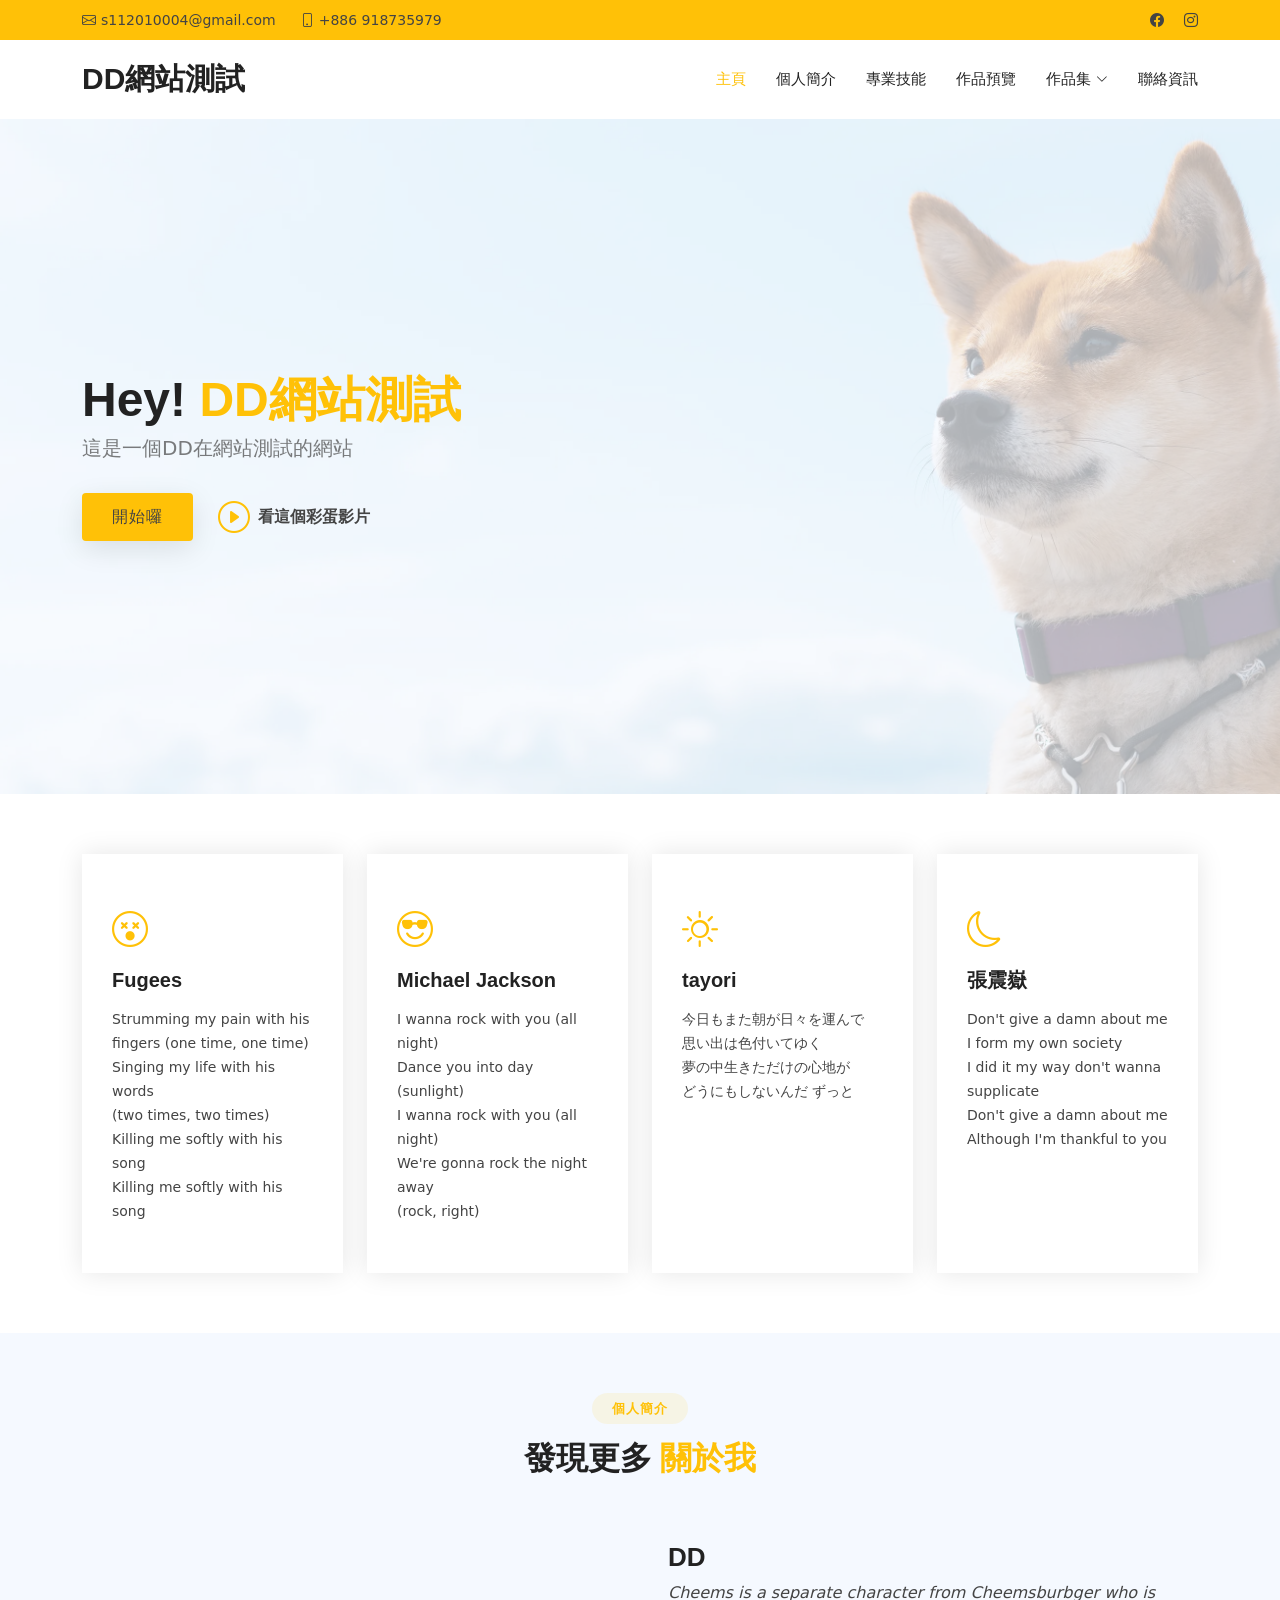
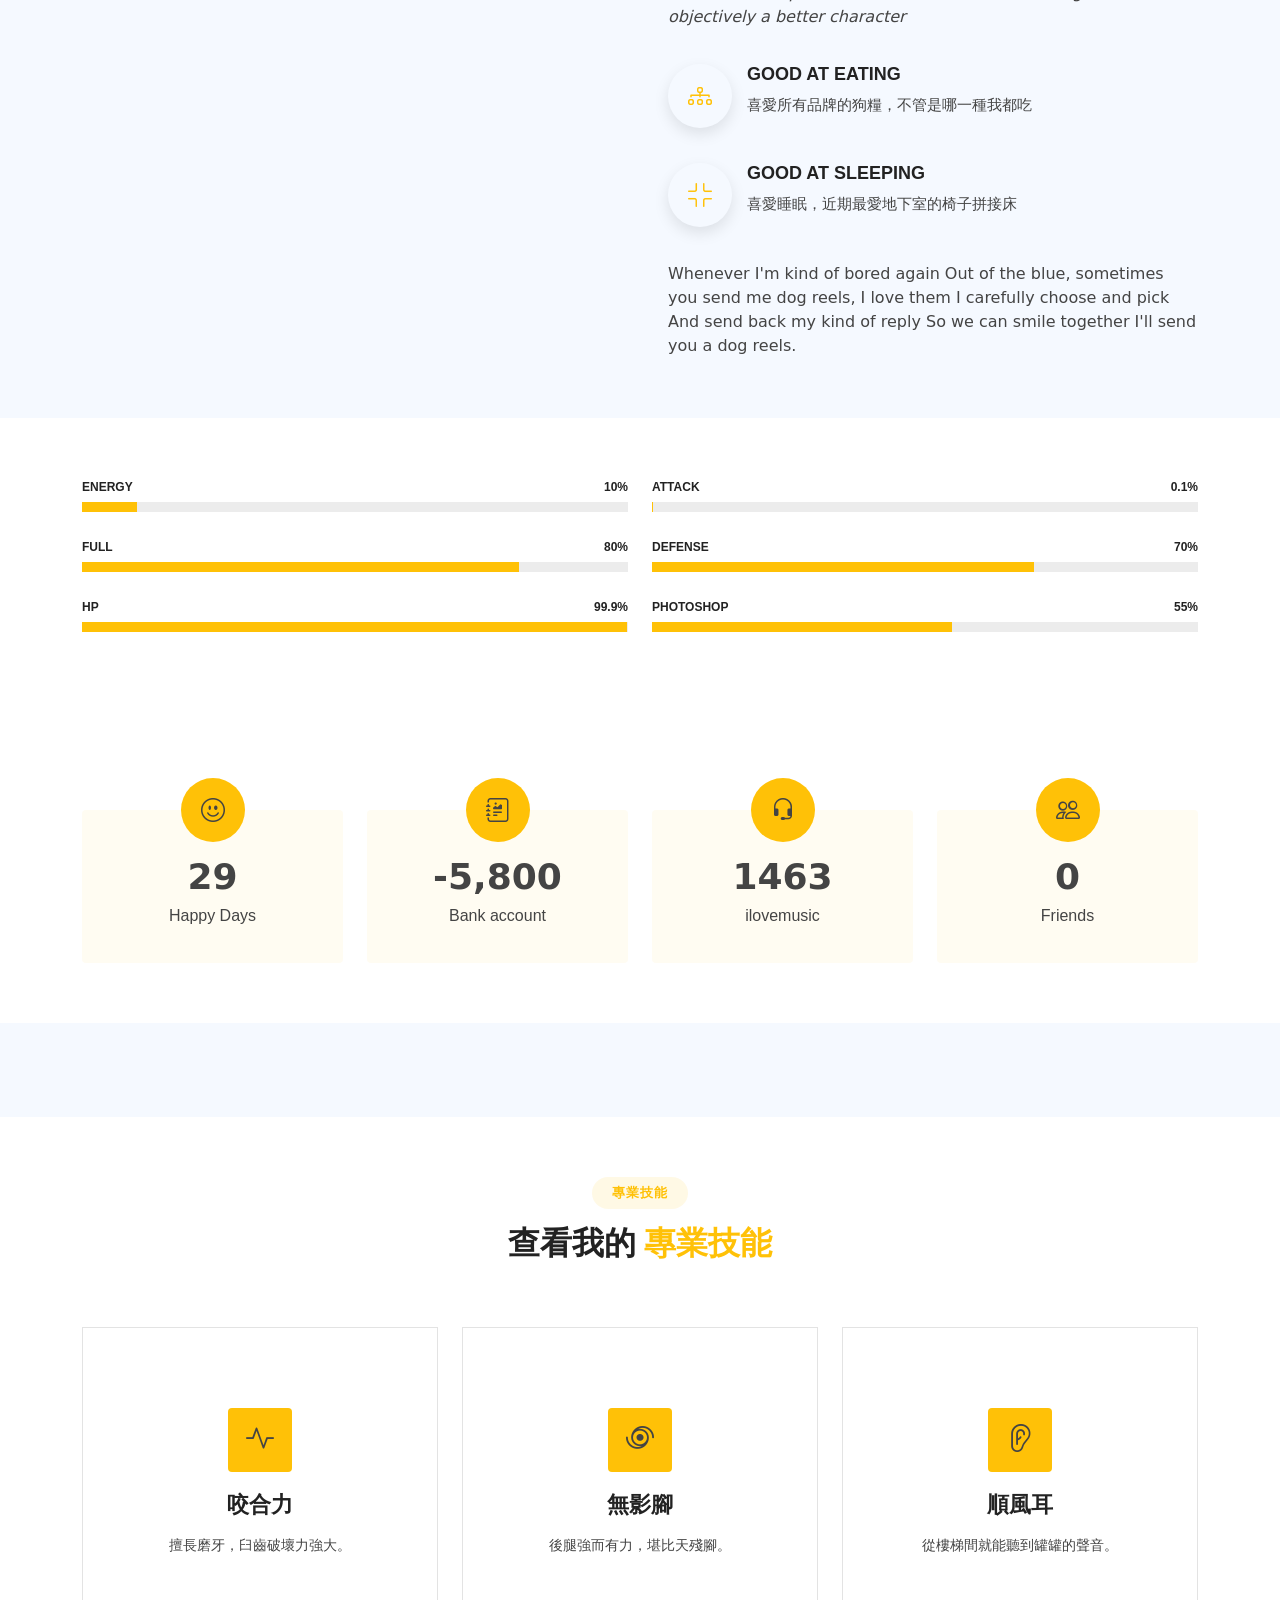
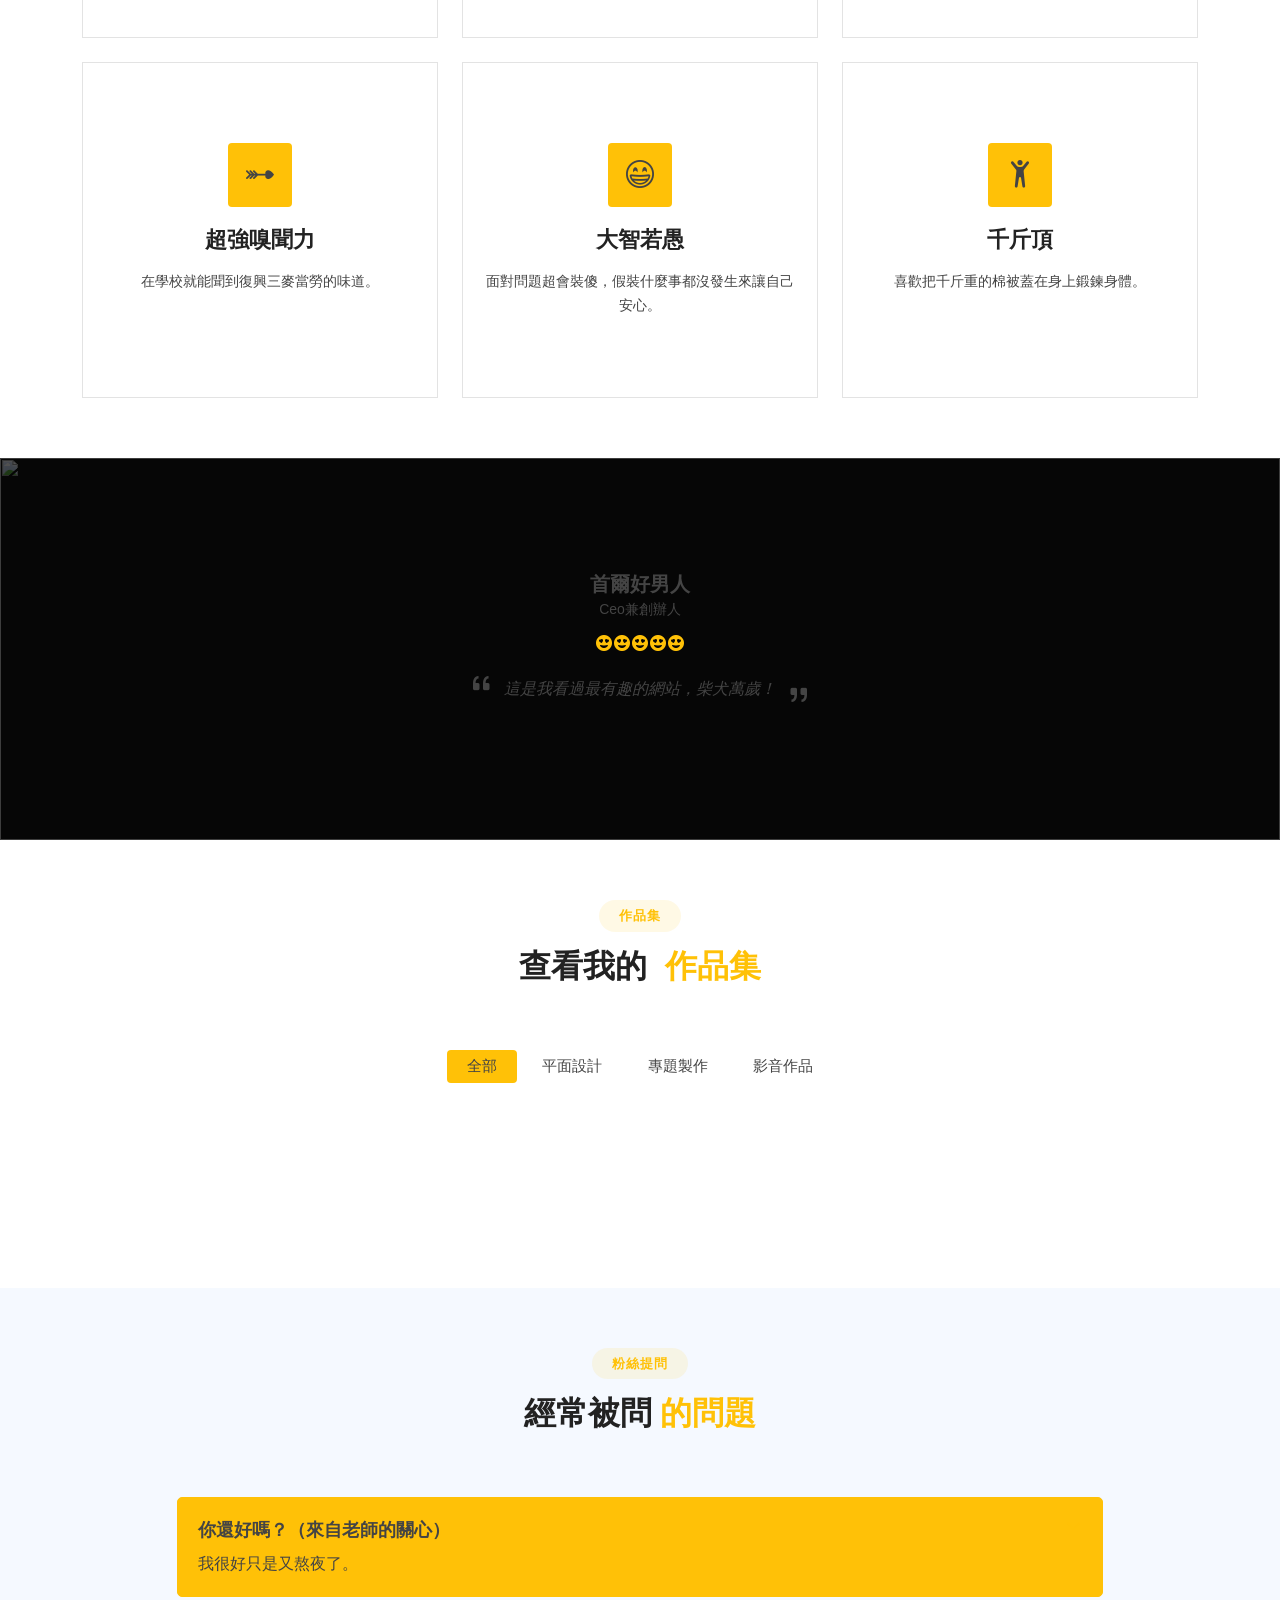
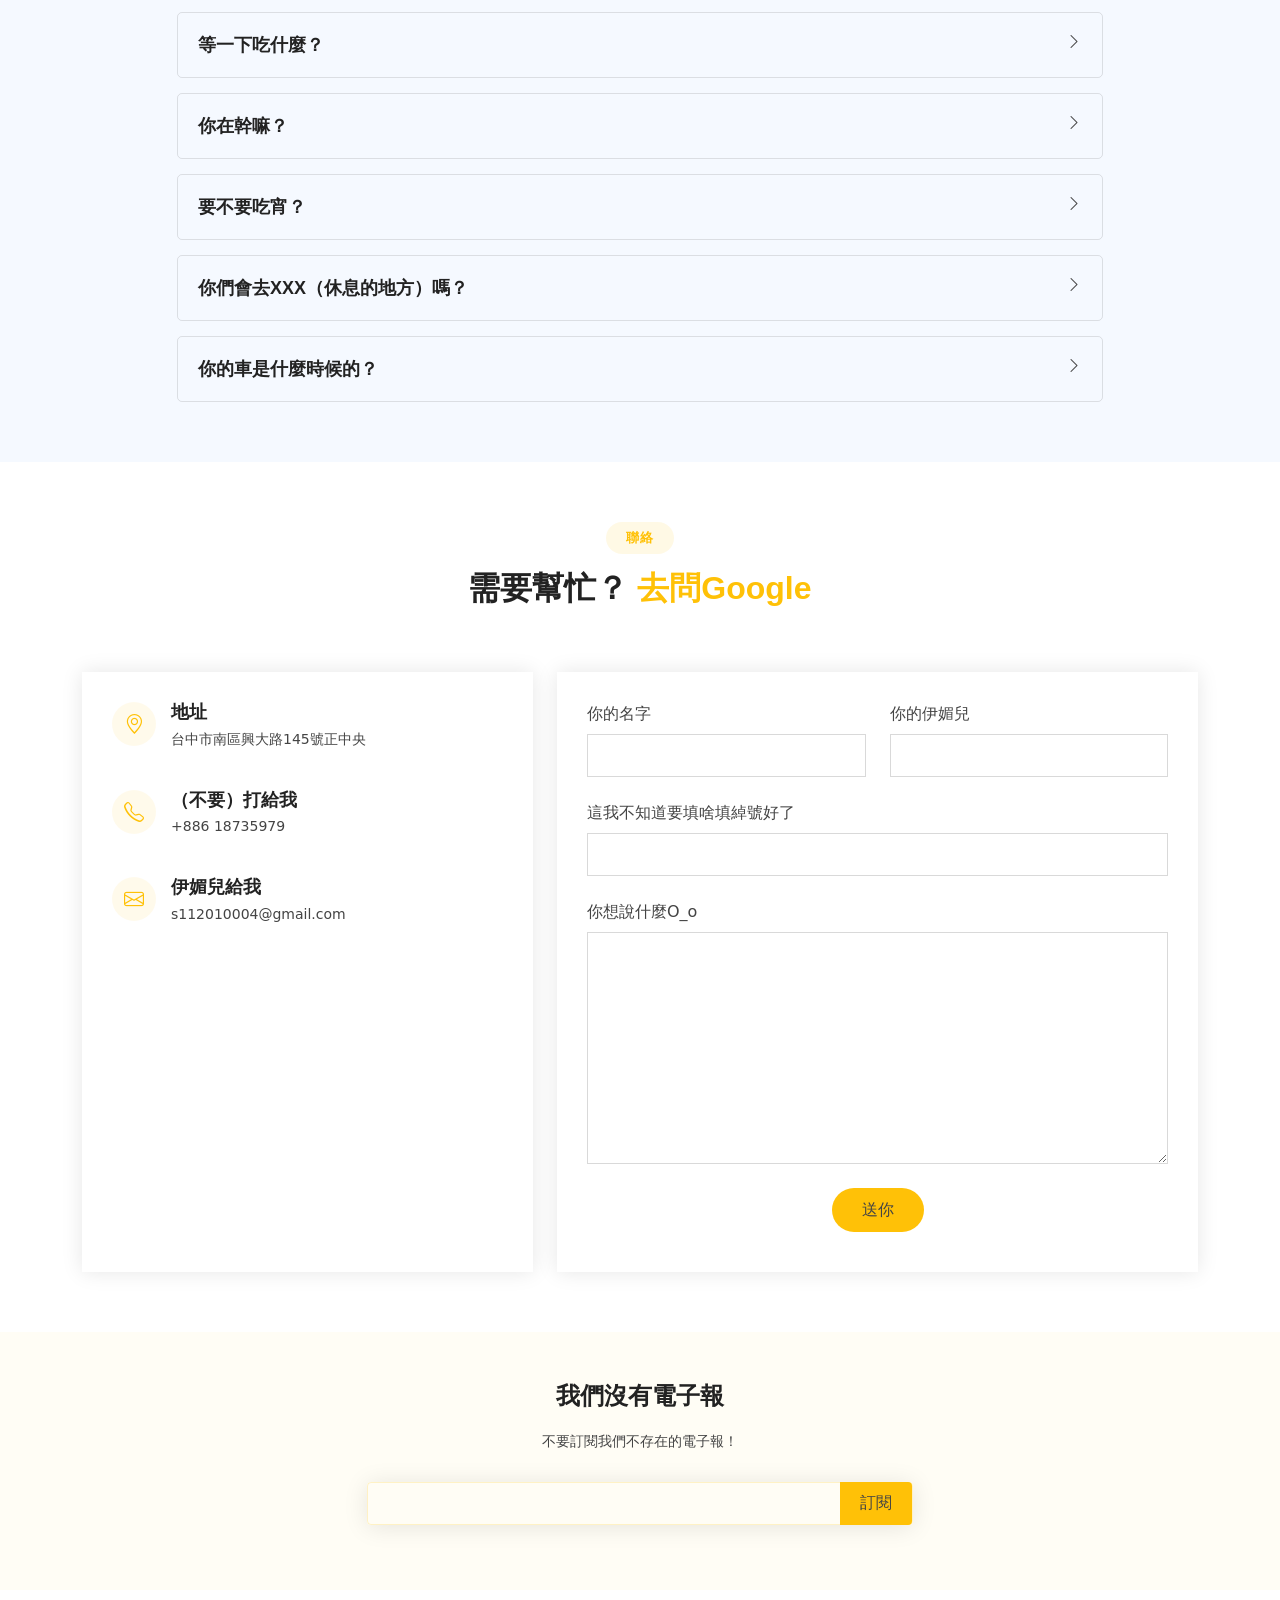
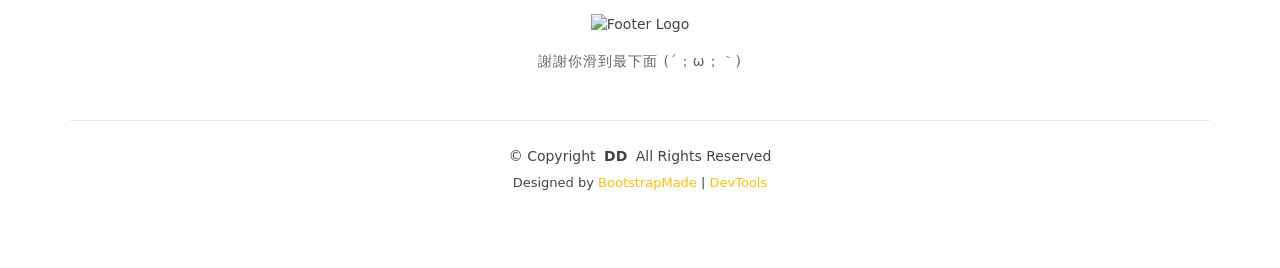
==== commit bbc7a840: "Add files via upload" ====
--- a/index.html
+++ b/index.html
@@ -4,7 +4,7 @@
 <head>
   <meta charset="utf-8">
   <meta content="width=device-width, initial-scale=1.0" name="viewport">
-  <title>DD - website test1 </title>
+  <title>DD - website test website </title>
   <meta name="description" content="這是一段測試文字">
   <meta name="keywords" content="">
 
@@ -71,7 +71,7 @@
             <!--<li><a href="#team">team</a></li>-->
             <li class="dropdown"><a href="portfolio-details.html"><span>作品集</span> <i class="bi bi-chevron-down toggle-dropdown"></i></a>
               <ul>
-                <li><a href="#">平面設計</a></li>
+                <li><a href="graphic-design.html">平面設計</a></li>
                 <!--<li class="dropdown"><a href="#"><span>Deep Dropdown</span> <i class="bi bi-chevron-down toggle-dropdown"></i></a>
                   <ul>
                     <li><a href="#">Deep Dropdown 1</a></li>
@@ -81,9 +81,8 @@
                     <li><a href="#">Deep Dropdown 5</a></li>
                   </ul>
                 </li>-->
-                <li><a href="#">品牌設計</a></li>
-                <li><a href="#">專題製作</a></li>
-                <li><a href="#">影音作品</a></li>
+                <li><a href="project.html">專題製作</a></li>
+                <li><a href="media-create.html">影音作品</a></li>
               </ul>
             </li>
             <li><a href="#contact">聯絡資訊</a></li>
@@ -108,8 +107,8 @@
             <h1>Hey! <span>DD網站測試</span></h1>
             <p>這是一個DD在網站測試的網站</p>
             <div class="d-flex">
-              <a href="#about" class="btn-get-started">Get Started</a>
-              <a href="https://www.youtube.com/watch?v=Y7f98aduVJ8" class="glightbox btn-watch-video d-flex align-items-center"><i class="bi bi-play-circle"></i><span>Watch Video</span></a>
+              <a href="#about" class="btn-get-started">開始囉</a>
+              <a href="https://youtu.be/8ouXWlwIHGM?si=9hEOmRI3ai26e0qp" target="_blank" class="btn-watch-video d-flex align-items-center"><i class="bi bi-play-circle"></i><span>看這個彩蛋影片</span></a>
             </div>
           </div>
         </div>
@@ -124,35 +123,50 @@
 
         <div class="row gy-4">
 
-          <div class="col-xl-3 col-md-6 d-flex" data-aos="fade-up" data-aos-delay="100">
+          <div class="col-xl-3 col-md-6 " data-aos="fade-up" data-aos-delay="100">
             <div class="service-item position-relative">
-              <div class="icon"><i class="bi bi-activity icon"></i></div>
-              <h4><a href="" class="stretched-link">123456</a></h4>
-              <p>Voluptatum deleniti atque corrupti quos dolores et quas molestias excepturi</p>
+              <div class="icon"><i class="bi bi-emoji-dizzy"></i></div>
+              <h4><a href="https://youtu.be/oKOtzIo-uYw?si=4-IuTXiEEv7eX-kK" class="stretched-link" target="_blank">Fugees </a></h4>
+              <p>Strumming my pain with his fingers (one time, one time) <br>
+                  Singing my life with his words <br>
+                  (two times, two times) <br>
+                  Killing me softly with his song <br>
+                  Killing me softly with his song</p>
             </div>
           </div><!-- End Service Item -->
 
-          <div class="col-xl-3 col-md-6 d-flex" data-aos="fade-up" data-aos-delay="200">
+          <div class="col-xl-3 col-md-6 " data-aos="fade-up" data-aos-delay="200">
             <div class="service-item position-relative">
-              <div class="icon"><i class="bi bi-bounding-box-circles icon"></i></div>
-              <h4><a href="" class="stretched-link">Sed ut perspici</a></h4>
-              <p>Duis aute irure dolor in reprehenderit in voluptate velit esse cillum dolore</p>
+              <div class="icon"><i class="bi bi-emoji-sunglasses"></i></div>
+              <h4><a href="https://youtu.be/5X-Mrc2l1d0?si=aIKstsOJ8FU9nElC" class="stretched-link" target="_blank">Michael Jackson</a></h4>
+              <p>I wanna rock with you (all night)<br>
+                  Dance you into day (sunlight)<br>
+                  I wanna rock with you (all night)<br>
+                  We're gonna rock the night away <br>
+                  (rock, right)</p>
             </div>
           </div><!-- End Service Item -->
 
-          <div class="col-xl-3 col-md-6 d-flex" data-aos="fade-up" data-aos-delay="300">
+          <div class="col-xl-3 col-md-6 " data-aos="fade-up" data-aos-delay="300">
             <div class="service-item position-relative">
-              <div class="icon"><i class="bi bi-calendar4-week icon"></i></div>
-              <h4><a href="" class="stretched-link">Magni Dolores</a></h4>
-              <p>Excepteur sint occaecat cupidatat non proident, sunt in culpa qui officia</p>
+              <div class="icon"><i class="bi bi-brightness-high"></i></div>
+              <h4><a href="https://youtu.be/xZsHYyF9UZI?si=7oU98PrTngUIrcJQ" class="stretched-link" target="_blank">tayori</a></h4>
+              <p>今日もまた朝が日々を運んで<br>
+                  思い出は色付いてゆく<br>
+                  夢の中生きただけの心地が<br>
+                  どうにもしないんだ ずっと</p>
             </div>
           </div><!-- End Service Item -->
 
-          <div class="col-xl-3 col-md-6 d-flex" data-aos="fade-up" data-aos-delay="400">
+          <div class="col-xl-3 col-md-6 " data-aos="fade-up" data-aos-delay="400">
             <div class="service-item position-relative">
-              <div class="icon"><i class="bi bi-broadcast icon"></i></div>
-              <h4><a href="" class="stretched-link">Nemo Enim</a></h4>
-              <p>At vero eos et accusamus et iusto odio dignissimos ducimus qui blanditiis</p>
+              <div class="icon"><i class="bi bi-moon"></i></div>
+              <h4><a href="https://youtu.be/u4SYPdKRA88?si=XlNx15p70_Y7eKkG" class="stretched-link" target="_blank">張震嶽</a></h4>
+              <p>Don't give a damn about me<br>
+                  I form my own society<br>
+                  I did it my way don't wanna supplicate<br>
+                  Don't give a damn about me<br>
+                  Although I'm thankful to you</p>
             </div>
           </div><!-- End Service Item -->
 
@@ -181,31 +195,30 @@
 
           <div class="col-lg-6 d-flex flex-column justify-content-center" data-aos="fade-up" data-aos-delay="200">
             <div class="about-content ps-0 ps-lg-3">
-              <h3>DADIOR</h3>
+              <h3>DD</h3>
               <p class="fst-italic">
-                Lorem ipsum dolor sit amet, consectetur adipiscing elit, sed do eiusmod tempor incididunt ut labore et dolore
-                magna aliqua.
+                Cheems is a separate character from Cheemsburbger
+                who is objectively a better character
               </p>
               <ul>
                 <li>
                   <i class="bi bi-diagram-3"></i>
                   <div>
-                    <h4>Ullamco laboris nisi ut aliquip consequat</h4>
-                    <p>Magni facilis facilis repellendus cum excepturi quaerat praesentium libre trade</p>
+                    <h4>GOOD AT EATING</h4>
+                    <p>喜愛所有品牌的狗糧，不管是哪一種我都吃</p>
                   </div>
                 </li>
                 <li>
                   <i class="bi bi-fullscreen-exit"></i>
                   <div>
-                    <h4>Magnam soluta odio exercitationem reprehenderi</h4>
-                    <p>Quo totam dolorum at pariatur aut distinctio dolorum laudantium illo direna pasata redi</p>
+                    <h4>GOOD AT SLEEPING</h4>
+                    <p>喜愛睡眠，近期最愛地下室的椅子拼接床</p>
                   </div>
                 </li>
               </ul>
               <p>
-                Ullamco laboris nisi ut aliquip ex ea commodo consequat. Duis aute irure dolor in reprehenderit in voluptate
-                velit esse cillum dolore eu fugiat nulla pariatur. Excepteur sint occaecat cupidatat non proident, sunt in
-                culpa qui officia deserunt mollit anim id est laborum
+                Whenever I'm kind of bored again Out of the blue, sometimes you send me dog reels, I love them I carefully choose and pick
+And send back my kind of reply So we can smile together I'll send you a dog reels.
               </p>
             </div>
 
@@ -226,41 +239,41 @@
           <div class="col-lg-6">
 
             <div class="progress">
-              <span class="skill"><span>HTML</span> <i class="val">100%</i></span>
+              <span class="skill"><span>energy</span> <i class="val">10%</i></span>
               <div class="progress-bar-wrap">
-                <div class="progress-bar" role="progressbar" aria-valuenow="100" aria-valuemin="0" aria-valuemax="100"></div>
+                <div class="progress-bar" role="progressbar" aria-valuenow="10" aria-valuemin="0" aria-valuemax="100"></div>
               </div>
             </div><!-- End Skills Item -->
 
             <div class="progress">
-              <span class="skill"><span>CSS</span> <i class="val">90%</i></span>
-              <div class="progress-bar-wrap">
-                <div class="progress-bar" role="progressbar" aria-valuenow="90" aria-valuemin="0" aria-valuemax="100"></div>
-              </div>
-            </div><!-- End Skills Item -->
-
-            <div class="progress">
-              <span class="skill"><span>JavaScript</span> <i class="val">75%</i></span>
-              <div class="progress-bar-wrap">
-                <div class="progress-bar" role="progressbar" aria-valuenow="75" aria-valuemin="0" aria-valuemax="100"></div>
-              </div>
-            </div><!-- End Skills Item -->
-
-          </div>
-
-          <div class="col-lg-6">
-
-            <div class="progress">
-              <span class="skill"><span>PHP</span> <i class="val">80%</i></span>
+              <span class="skill"><span>full</span> <i class="val">80%</i></span>
               <div class="progress-bar-wrap">
                 <div class="progress-bar" role="progressbar" aria-valuenow="80" aria-valuemin="0" aria-valuemax="100"></div>
               </div>
             </div><!-- End Skills Item -->
 
             <div class="progress">
-              <span class="skill"><span>WordPress/CMS</span> <i class="val">90%</i></span>
+              <span class="skill"><span>hp</span> <i class="val">99.9%</i></span>
               <div class="progress-bar-wrap">
-                <div class="progress-bar" role="progressbar" aria-valuenow="90" aria-valuemin="0" aria-valuemax="100"></div>
+                <div class="progress-bar" role="progressbar" aria-valuenow="99.9" aria-valuemin="0" aria-valuemax="100"></div>
+              </div>
+            </div><!-- End Skills Item -->
+
+          </div>
+
+          <div class="col-lg-6">
+
+            <div class="progress">
+              <span class="skill"><span>attack</span> <i class="val">0.1%</i></span>
+              <div class="progress-bar-wrap">
+                <div class="progress-bar" role="progressbar" aria-valuenow="0.1" aria-valuemin="0" aria-valuemax="100"></div>
+              </div>
+            </div><!-- End Skills Item -->
+
+            <div class="progress">
+              <span class="skill"><span>defense</span> <i class="val">70%</i></span>
+              <div class="progress-bar-wrap">
+                <div class="progress-bar" role="progressbar" aria-valuenow="70" aria-valuemin="0" aria-valuemax="100"></div>
               </div>
             </div><!-- End Skills Item -->
 
@@ -289,16 +302,16 @@
           <div class="col-lg-3 col-md-6 d-flex flex-column align-items-center">
             <i class="bi bi-emoji-smile"></i>
             <div class="stats-item">
-              <span data-purecounter-start="0" data-purecounter-end="232" data-purecounter-duration="1" class="purecounter"></span>
-              <p>Happy Clients</p>
+              <span data-purecounter-start="0" data-purecounter-end="29" data-purecounter-duration="1" class="purecounter"></span>
+              <p>Happy Days</p>
             </div>
           </div><!-- End Stats Item -->
 
           <div class="col-lg-3 col-md-6 d-flex flex-column align-items-center">
             <i class="bi bi-journal-richtext"></i>
             <div class="stats-item">
-              <span data-purecounter-start="0" data-purecounter-end="521" data-purecounter-duration="1" class="purecounter"></span>
-              <p>Projects</p>
+              <span data-purecounter-start="0" data-purecounter-end="-5800" data-purecounter-duration="1" class="purecounter"></span>
+              <p>Bank account</p>
             </div>
           </div><!-- End Stats Item -->
 
@@ -306,15 +319,15 @@
             <i class="bi bi-headset"></i>
             <div class="stats-item">
               <span data-purecounter-start="0" data-purecounter-end="1463" data-purecounter-duration="1" class="purecounter"></span>
-              <p>Hours Of Support</p>
+              <p>ilovemusic</p>
             </div>
           </div><!-- End Stats Item -->
 
           <div class="col-lg-3 col-md-6 d-flex flex-column align-items-center">
             <i class="bi bi-people"></i>
             <div class="stats-item">
-              <span data-purecounter-start="0" data-purecounter-end="15" data-purecounter-duration="1" class="purecounter"></span>
-              <p>Hard Workers</p>
+              <span data-purecounter-start="0" data-purecounter-end="0" data-purecounter-duration="1" class="purecounter"></span>
+              <p>Friends</p>
             </div>
           </div><!-- End Stats Item -->
 
@@ -384,8 +397,8 @@
 
       <!-- Section Title -->
       <div class="container section-title" data-aos="fade-up">
-        <h2>Services</h2>
-        <p><span>Check Our</span> <span class="description-title">Services</span></p>
+        <h2>專業技能</h2>
+        <p><span>查看我的</span> <span class="description-title">專業技能</span></p>
       </div><!-- End Section Title -->
 
       <div class="container">
@@ -397,73 +410,73 @@
               <div class="icon">
                 <i class="bi bi-activity"></i>
               </div>
-              <a href="#" class="stretched-link">
-                <h3>Nesciunt Mete</h3>
+              <!--<a href="#" class="stretched-link">-->
+                <h3>咬合力</h3>
               </a>
-              <p>Provident nihil minus qui consequatur non omnis maiores. Eos accusantium minus dolores iure perferendis tempore et consequatur.</p>
+              <p>擅長磨牙，臼齒破壞力強大。</p>
             </div>
           </div><!-- End Service Item -->
 
           <div class="col-lg-4 col-md-6" data-aos="fade-up" data-aos-delay="200">
             <div class="service-item position-relative">
               <div class="icon">
-                <i class="bi bi-broadcast"></i>
-              </div>
-              <a href="#" class="stretched-link">
-                <h3>Eosle Commodi</h3>
+                <i class="bi bi-tropical-storm"></i>
+              </div>
+              <!--<a href="#" class="stretched-link">-->
+                <h3>無影腳</h3>
               </a>
-              <p>Ut autem aut autem non a. Sint sint sit facilis nam iusto sint. Libero corrupti neque eum hic non ut nesciunt dolorem.</p>
+              <p>後腿強而有力，堪比天殘腳。</p>
             </div>
           </div><!-- End Service Item -->
 
           <div class="col-lg-4 col-md-6" data-aos="fade-up" data-aos-delay="300">
             <div class="service-item position-relative">
               <div class="icon">
-                <i class="bi bi-easel"></i>
-              </div>
-              <a href="#" class="stretched-link">
-                <h3>Ledo Markt</h3>
+               <i class="bi bi-ear"></i>
+              </div>
+              <!--<a href="#" class="stretched-link">-->
+                <h3>順風耳</h3>
               </a>
-              <p>Ut excepturi voluptatem nisi sed. Quidem fuga consequatur. Minus ea aut. Vel qui id voluptas adipisci eos earum corrupti.</p>
+              <p>從樓梯間就能聽到罐罐的聲音。</p>
             </div>
           </div><!-- End Service Item -->
 
           <div class="col-lg-4 col-md-6" data-aos="fade-up" data-aos-delay="400">
             <div class="service-item position-relative">
               <div class="icon">
-                <i class="bi bi-bounding-box-circles"></i>
-              </div>
-              <a href="#" class="stretched-link">
-                <h3>Asperiores Commodit</h3>
+                <i class="bi bi-heart-arrow"></i>
+              </div>
+              <!--<a href="#" class="stretched-link">-->
+                <h3>超強嗅聞力</h3>
               </a>
-              <p>Non et temporibus minus omnis sed dolor esse consequatur. Cupiditate sed error ea fuga sit provident adipisci neque.</p>
-              <a href="#" class="stretched-link"></a>
+              <p>在學校就能聞到復興三麥當勞的味道。</p>
+              <!--<a href="#" class="stretched-link">-->
             </div>
           </div><!-- End Service Item -->
 
           <div class="col-lg-4 col-md-6" data-aos="fade-up" data-aos-delay="500">
             <div class="service-item position-relative">
               <div class="icon">
-                <i class="bi bi-calendar4-week"></i>
-              </div>
-              <a href="#" class="stretched-link">
-                <h3>Velit Doloremque</h3>
+                <i class="bi bi-emoji-grin"></i>
+              </div>
+              <!--<a href="#" class="stretched-link">-->
+                <h3>大智若愚</h3>
               </a>
-              <p>Cumque et suscipit saepe. Est maiores autem enim facilis ut aut ipsam corporis aut. Sed animi at autem alias eius labore.</p>
-              <a href="#" class="stretched-link"></a>
+              <p>面對問題超會裝傻，假裝什麼事都沒發生來讓自己安心。</p>
+              <!--<a href="#" class="stretched-link">-->
             </div>
           </div><!-- End Service Item -->
 
           <div class="col-lg-4 col-md-6" data-aos="fade-up" data-aos-delay="600">
             <div class="service-item position-relative">
               <div class="icon">
-                <i class="bi bi-chat-square-text"></i>
-              </div>
-              <a href="#" class="stretched-link">
-                <h3>Dolori Architecto</h3>
+                <i class="bi bi-person-arms-up"></i>
+              </div>
+              <!--<a href="#" class="stretched-link">-->
+                <h3>千斤頂</h3>
               </a>
-              <p>Hic molestias ea quibusdam eos. Fugiat enim doloremque aut neque non et debitis iure. Corrupti recusandae ducimus enim.</p>
-              <a href="#" class="stretched-link"></a>
+              <p>喜歡把千斤重的棉被蓋在身上鍛鍊身體。</p>
+              <!--<a href="#" class="stretched-link">-->
             </div>
           </div><!-- End Service Item -->
 
@@ -476,7 +489,7 @@
     <!-- Testimonials Section -->
     <section id="testimonials" class="testimonials section dark-background">
 
-      <img src="assets/img/testimonials-bg.jpg" class="testimonials-bg" alt="">
+      <img src="assets/img/testimonials-bg.webp" class="testimonials-bg" alt="">
 
       <div class="container" data-aos="fade-up" data-aos-delay="100">
 
@@ -500,15 +513,31 @@
 
             <div class="swiper-slide">
               <div class="testimonial-item">
-                <img src="assets/img/testimonials/testimonials-1.jpg" class="testimonial-img" alt="">
-                <h3>Saul Goodman</h3>
-                <h4>Ceo &amp; Founder</h4>
+                <img src="assets/img/testimonials/testimonials-1.webp" class="testimonial-img" alt="">
+                <h3>首爾好男人</h3>
+                <h4>Ceo兼創辦人</h4>
+                <div class="stars">
+                  <i class="bi bi-emoji-heart-eyes-fill"></i><i class="bi bi-emoji-heart-eyes-fill"></i><i class="bi bi-emoji-heart-eyes-fill"></i><i class="bi bi-emoji-heart-eyes-fill"></i><i class="bi bi-emoji-heart-eyes-fill"></i>
+                </div>
+                <p>
+                  <i class="bi bi-quote quote-icon-left"></i>
+                  <span>這是我看過最有趣的網站，柴犬萬歲！</span>
+                  <i class="bi bi-quote quote-icon-right"></i>
+                </p>
+              </div>
+            </div><!-- End testimonial item -->
+
+            <div class="swiper-slide">
+              <div class="testimonial-item">
+                <img src="assets/img/testimonials/testimonials-2.webp" class="testimonial-img" alt="">
+                <h3>莎拉威爾森</h3>
+                <h4>設計師</h4>
                 <div class="stars">
                   <i class="bi bi-star-fill"></i><i class="bi bi-star-fill"></i><i class="bi bi-star-fill"></i><i class="bi bi-star-fill"></i><i class="bi bi-star-fill"></i>
                 </div>
                 <p>
                   <i class="bi bi-quote quote-icon-left"></i>
-                  <span>Proin iaculis purus consequat sem cure digni ssim donec porttitora entum suscipit rhoncus. Accusantium quam, ultricies eget id, aliquam eget nibh et. Maecen aliquam, risus at semper.</span>
+                  <span>這個網站充滿著獨樹一格的個人特色，這裡給到ㄅ級分</span>
                   <i class="bi bi-quote quote-icon-right"></i>
                 </p>
               </div>
@@ -516,15 +545,15 @@
 
             <div class="swiper-slide">
               <div class="testimonial-item">
-                <img src="assets/img/testimonials/testimonials-2.jpg" class="testimonial-img" alt="">
-                <h3>Sara Wilsson</h3>
-                <h4>Designer</h4>
+                <img src="assets/img/testimonials/testimonials-3.webp" class="testimonial-img" alt="">
+                <h3>珍娜卡里斯</h3>
+                <h4>店長</h4>
                 <div class="stars">
                   <i class="bi bi-star-fill"></i><i class="bi bi-star-fill"></i><i class="bi bi-star-fill"></i><i class="bi bi-star-fill"></i><i class="bi bi-star-fill"></i>
                 </div>
                 <p>
                   <i class="bi bi-quote quote-icon-left"></i>
-                  <span>Export tempor illum tamen malis malis eram quae irure esse labore quem cillum quid cillum eram malis quorum velit fore eram velit sunt aliqua noster fugiat irure amet legam anim culpa.</span>
+                  <span>根本就不認識這隻柴犬，但推薦歌曲品味很好。</span>
                   <i class="bi bi-quote quote-icon-right"></i>
                 </p>
               </div>
@@ -532,15 +561,15 @@
 
             <div class="swiper-slide">
               <div class="testimonial-item">
-                <img src="assets/img/testimonials/testimonials-3.jpg" class="testimonial-img" alt="">
-                <h3>Jena Karlis</h3>
-                <h4>Store Owner</h4>
+                <img src="assets/img/testimonials/testimonials-4.webp" class="testimonial-img" alt="">
+                <h3>麥特布蘭登</h3>
+                <h4>自由工作者</h4>
                 <div class="stars">
                   <i class="bi bi-star-fill"></i><i class="bi bi-star-fill"></i><i class="bi bi-star-fill"></i><i class="bi bi-star-fill"></i><i class="bi bi-star-fill"></i>
                 </div>
                 <p>
                   <i class="bi bi-quote quote-icon-left"></i>
-                  <span>Enim nisi quem export duis labore cillum quae magna enim sint quorum nulla quem veniam duis minim tempor labore quem eram duis noster aute amet eram fore quis sint minim.</span>
+                  <span>愛這種放鬆的感覺，血條滿點、攻擊力幾乎沒有，簡直就是我！</span>
                   <i class="bi bi-quote quote-icon-right"></i>
                 </p>
               </div>
@@ -548,36 +577,20 @@
 
             <div class="swiper-slide">
               <div class="testimonial-item">
-                <img src="assets/img/testimonials/testimonials-4.jpg" class="testimonial-img" alt="">
-                <h3>Matt Brandon</h3>
-                <h4>Freelancer</h4>
+                <img src="assets/img/testimonials/testimonials-5.webp" class="testimonial-img" alt="">
+                <h3>醬拉森</h3>
+                <h4>企業家</h4>
                 <div class="stars">
                   <i class="bi bi-star-fill"></i><i class="bi bi-star-fill"></i><i class="bi bi-star-fill"></i><i class="bi bi-star-fill"></i><i class="bi bi-star-fill"></i>
                 </div>
                 <p>
                   <i class="bi bi-quote quote-icon-left"></i>
-                  <span>Fugiat enim eram quae cillum dolore dolor amet nulla culpa multos export minim fugiat minim velit minim dolor enim duis veniam ipsum anim magna sunt elit fore quem dolore labore illum veniam.</span>
+                  <span>我對這隻柴犬很有興趣，將隨時贊助他狗糧及麥當勞套餐。</span>
                   <i class="bi bi-quote quote-icon-right"></i>
                 </p>
               </div>
             </div><!-- End testimonial item -->
 
-            <div class="swiper-slide">
-              <div class="testimonial-item">
-                <img src="assets/img/testimonials/testimonials-5.jpg" class="testimonial-img" alt="">
-                <h3>John Larson</h3>
-                <h4>Entrepreneur</h4>
-                <div class="stars">
-                  <i class="bi bi-star-fill"></i><i class="bi bi-star-fill"></i><i class="bi bi-star-fill"></i><i class="bi bi-star-fill"></i><i class="bi bi-star-fill"></i>
-                </div>
-                <p>
-                  <i class="bi bi-quote quote-icon-left"></i>
-                  <span>Quis quorum aliqua sint quem legam fore sunt eram irure aliqua veniam tempor noster veniam enim culpa labore duis sunt culpa nulla illum cillum fugiat legam esse veniam culpa fore nisi cillum quid.</span>
-                  <i class="bi bi-quote quote-icon-right"></i>
-                </p>
-              </div>
-            </div><!-- End testimonial item -->
-
           </div>
           <div class="swiper-pagination"></div>
         </div>
@@ -591,8 +604,8 @@
 
       <!-- Section Title -->
       <div class="container section-title" data-aos="fade-up">
-        <h2>Portfolio</h2>
-        <p><span>Check Our&nbsp;</span> <span class="description-title">Portfolio</span></p>
+        <h2>作品集</h2>
+        <p><span>查看我的&nbsp;</span> <span class="description-title">作品集</span></p>
       </div><!-- End Section Title -->
 
       <div class="container">
@@ -600,104 +613,88 @@
         <div class="isotope-layout" data-default-filter="*" data-layout="masonry" data-sort="original-order">
 
           <ul class="portfolio-filters isotope-filters" data-aos="fade-up" data-aos-delay="100">
-            <li data-filter="*" class="filter-active">All</li>
-            <li data-filter=".filter-app">App</li>
-            <li data-filter=".filter-product">Card</li>
-            <li data-filter=".filter-branding">Web</li>
+            <li data-filter="*" class="filter-active">全部</li>
+            <li data-filter=".filter-app">平面設計</li>
+            <li data-filter=".filter-product">專題製作</li>
+            <li data-filter=".filter-branding">影音作品</li>
           </ul><!-- End Portfolio Filters -->
 
           <div class="row gy-4 isotope-container" data-aos="fade-up" data-aos-delay="200">
 
             <div class="col-lg-4 col-md-6 portfolio-item isotope-item filter-app">
-              <img src="assets/img/masonry-portfolio/masonry-portfolio-1.jpg" class="img-fluid" alt="">
+              <img src="assets/img/masonry-portfolio/masonry-portfolio-1.webp" class="img-fluid" alt="">
               <div class="portfolio-info">
-                <h4>App 1</h4>
-                <p>Lorem ipsum, dolor sit</p>
-                <a href="assets/img/masonry-portfolio/masonry-portfolio-1.jpg" title="App 1" data-gallery="portfolio-gallery-app" class="glightbox preview-link"><i class="bi bi-zoom-in"></i></a>
-                <a href="portfolio-details.html" title="More Details" class="details-link"><i class="bi bi-link-45deg"></i></a>
+                <h4>電商廣告圖</h4>
+                <p>喵汪嘎咕！</p>
+                <a href="assets/img/masonry-portfolio/masonry-portfolio-1.webp" title="電商廣告圖" data-gallery="portfolio-gallery-app" class="glightbox preview-link"><i class="bi bi-zoom-in"></i></a>
+                <a href="graphic-design.html" title="More Details" class="details-link"><i class="bi bi-link-45deg"></i></a>
               </div>
             </div><!-- End Portfolio Item -->
 
             <div class="col-lg-4 col-md-6 portfolio-item isotope-item filter-product">
-              <img src="assets/img/masonry-portfolio/masonry-portfolio-2.jpg" class="img-fluid" alt="">
+              <img src="assets/img/masonry-portfolio/masonry-portfolio-2.webp" class="img-fluid" alt="">
               <div class="portfolio-info">
-                <h4>Product 1</h4>
-                <p>Lorem ipsum, dolor sit</p>
-                <a href="assets/img/masonry-portfolio/masonry-portfolio-2.jpg" title="Product 1" data-gallery="portfolio-gallery-product" class="glightbox preview-link"><i class="bi bi-zoom-in"></i></a>
-                <a href="portfolio-details.html" title="More Details" class="details-link"><i class="bi bi-link-45deg"></i></a>
+                <h4>主視覺</h4>
+                <p>GenZ+(e)motion=Zmotion</p>
+                <a href="assets/img/masonry-portfolio/masonry-portfolio-2.webp" title="主視覺" data-gallery="portfolio-gallery-product" class="glightbox preview-link"><i class="bi bi-zoom-in"></i></a>
+                <a href="project.html" title="More Details" class="details-link"><i class="bi bi-link-45deg"></i></a>
               </div>
             </div><!-- End Portfolio Item -->
 
+            <div class="col-lg-4 col-md-6 portfolio-item isotope-item filter-app">
+              <img src="assets/img/masonry-portfolio/masonry-portfolio-4.webp" class="img-fluid" alt="">
+              <div class="portfolio-info">
+                <h4>書封</h4>
+                <p>「我超愛賴和」</p>
+                <a href="assets/img/masonry-portfolio/masonry-portfolio-4.webp" title="書封" data-gallery="portfolio-gallery-app" class="glightbox preview-link"><i class="bi bi-zoom-in"></i></a>
+                <a href="graphic-design.html" title="More Details" class="details-link"><i class="bi bi-link-45deg"></i></a>
+              </div>
+            </div><!-- End Portfolio Item -->
+
+            <div class="col-lg-4 col-md-6 portfolio-item isotope-item filter-product">
+              <img src="assets/img/masonry-portfolio/masonry-portfolio-5.webp" class="img-fluid" alt="">
+              <div class="portfolio-info">
+                <h4>海報</h4>
+                <p>GenZ+(e)motion=Zmotion</p>
+                <a href="assets/img/masonry-portfolio/masonry-portfolio-5.webp" title="海報" data-gallery="portfolio-gallery-product" class="glightbox preview-link"><i class="bi bi-zoom-in"></i></a>
+                <a href="project.html" title="More Details" class="details-link"><i class="bi bi-link-45deg"></i></a>
+              </div>
+            </div><!-- End Portfolio Item -->
+
             <div class="col-lg-4 col-md-6 portfolio-item isotope-item filter-branding">
-              <img src="assets/img/masonry-portfolio/masonry-portfolio-3.jpg" class="img-fluid" alt="">
+              <img src="assets/img/masonry-portfolio/masonry-portfolio-6.webp" class="img-fluid" alt="">
               <div class="portfolio-info">
-                <h4>Branding 1</h4>
-                <p>Lorem ipsum, dolor sit</p>
-                <a href="assets/img/masonry-portfolio/masonry-portfolio-3.jpg" title="Branding 1" data-gallery="portfolio-gallery-branding" class="glightbox preview-link"><i class="bi bi-zoom-in"></i></a>
-                <a href="portfolio-details.html" title="More Details" class="details-link"><i class="bi bi-link-45deg"></i></a>
+                <h4>蛤蛤台校園街訪</h4>
+                <p>「呀打><」 </p>
+                <a href="assets/img/masonry-portfolio/masonry-portfolio-6.webp" title="蛤蛤台校園街訪" data-gallery="portfolio-gallery-branding" class="glightbox preview-link"><i class="bi bi-zoom-in"></i></a>
+                <a href="media-create.html" title="More Details" class="details-link"><i class="bi bi-link-45deg"></i></a>
               </div>
             </div><!-- End Portfolio Item -->
 
             <div class="col-lg-4 col-md-6 portfolio-item isotope-item filter-app">
-              <img src="assets/img/masonry-portfolio/masonry-portfolio-4.jpg" class="img-fluid" alt="">
+              <img src="assets/img/masonry-portfolio/masonry-portfolio-7.webp" class="img-fluid" alt="">
               <div class="portfolio-info">
-                <h4>App 2</h4>
-                <p>Lorem ipsum, dolor sit</p>
-                <a href="assets/img/masonry-portfolio/masonry-portfolio-4.jpg" title="App 2" data-gallery="portfolio-gallery-app" class="glightbox preview-link"><i class="bi bi-zoom-in"></i></a>
-                <a href="portfolio-details.html" title="More Details" class="details-link"><i class="bi bi-link-45deg"></i></a>
+                <h4>書底</h4>
+                <p>「我超愛賴和」</p>
+                <a href="assets/img/masonry-portfolio/masonry-portfolio-7.webp" title="書底" data-gallery="portfolio-gallery-app" class="glightbox preview-link"><i class="bi bi-zoom-in"></i></a>
+                <a href="graphic-design.html" title="More Details" class="details-link"><i class="bi bi-link-45deg"></i></a>
               </div>
             </div><!-- End Portfolio Item -->
 
             <div class="col-lg-4 col-md-6 portfolio-item isotope-item filter-product">
-              <img src="assets/img/masonry-portfolio/masonry-portfolio-5.jpg" class="img-fluid" alt="">
+              <img src="assets/img/masonry-portfolio/masonry-portfolio-8.webp" class="img-fluid" alt="">
               <div class="portfolio-info">
-                <h4>Product 2</h4>
-                <p>Lorem ipsum, dolor sit</p>
-                <a href="assets/img/masonry-portfolio/masonry-portfolio-5.jpg" title="Product 2" data-gallery="portfolio-gallery-product" class="glightbox preview-link"><i class="bi bi-zoom-in"></i></a>
-                <a href="portfolio-details.html" title="More Details" class="details-link"><i class="bi bi-link-45deg"></i></a>
-              </div>
+                <h4>羅馬旗</h4>
+                <p>GenZ+(e)motion=Zmotion</p>
+                <a href="assets/img/masonry-portfolio/masonry-portfolio-8.webp" title="羅馬旗" data-gallery="portfolio-gallery-product" class="glightbox preview-link"><i class="bi bi-zoom-in"></i></a>
+                <a href="project.html" title="More Details" class="details-link"><i class="bi bi-link-45deg"></i></a>
+              </div>
+
             </div><!-- End Portfolio Item -->
 
-            <div class="col-lg-4 col-md-6 portfolio-item isotope-item filter-branding">
-              <img src="assets/img/masonry-portfolio/masonry-portfolio-6.jpg" class="img-fluid" alt="">
-              <div class="portfolio-info">
-                <h4>Branding 2</h4>
-                <p>Lorem ipsum, dolor sit</p>
-                <a href="assets/img/masonry-portfolio/masonry-portfolio-6.jpg" title="Branding 2" data-gallery="portfolio-gallery-branding" class="glightbox preview-link"><i class="bi bi-zoom-in"></i></a>
-                <a href="portfolio-details.html" title="More Details" class="details-link"><i class="bi bi-link-45deg"></i></a>
-              </div>
+            
             </div><!-- End Portfolio Item -->
 
-            <div class="col-lg-4 col-md-6 portfolio-item isotope-item filter-app">
-              <img src="assets/img/masonry-portfolio/masonry-portfolio-7.jpg" class="img-fluid" alt="">
-              <div class="portfolio-info">
-                <h4>App 3</h4>
-                <p>Lorem ipsum, dolor sit</p>
-                <a href="assets/img/masonry-portfolio/masonry-portfolio-7.jpg" title="App 3" data-gallery="portfolio-gallery-app" class="glightbox preview-link"><i class="bi bi-zoom-in"></i></a>
-                <a href="portfolio-details.html" title="More Details" class="details-link"><i class="bi bi-link-45deg"></i></a>
-              </div>
-            </div><!-- End Portfolio Item -->
-
-            <div class="col-lg-4 col-md-6 portfolio-item isotope-item filter-product">
-              <img src="assets/img/masonry-portfolio/masonry-portfolio-8.jpg" class="img-fluid" alt="">
-              <div class="portfolio-info">
-                <h4>Product 3</h4>
-                <p>Lorem ipsum, dolor sit</p>
-                <a href="assets/img/masonry-portfolio/masonry-portfolio-8.jpg" title="Product 3" data-gallery="portfolio-gallery-product" class="glightbox preview-link"><i class="bi bi-zoom-in"></i></a>
-                <a href="portfolio-details.html" title="More Details" class="details-link"><i class="bi bi-link-45deg"></i></a>
-              </div>
-            </div><!-- End Portfolio Item -->
-
-            <div class="col-lg-4 col-md-6 portfolio-item isotope-item filter-branding">
-              <img src="assets/img/masonry-portfolio/masonry-portfolio-9.jpg" class="img-fluid" alt="">
-              <div class="portfolio-info">
-                <h4>Branding 3</h4>
-                <p>Lorem ipsum, dolor sit</p>
-                <a href="assets/img/masonry-portfolio/masonry-portfolio-9.jpg" title="Branding 2" data-gallery="portfolio-gallery-branding" class="glightbox preview-link"><i class="bi bi-zoom-in"></i></a>
-                <a href="portfolio-details.html" title="More Details" class="details-link"><i class="bi bi-link-45deg"></i></a>
-              </div>
-            </div><!-- End Portfolio Item -->
-
           </div><!-- End Portfolio Container -->
 
         </div>
@@ -706,267 +703,89 @@
 
     </section><!-- /Portfolio Section -->
 
-    <!-- Team Section -->
-    <section id="team" class="team section light-background">
+
+    <!-- Faq Section -->
+    <section id="faq" class="faq section light-background">
 
       <!-- Section Title -->
       <div class="container section-title" data-aos="fade-up">
-        <h2>Team</h2>
-        <p><span>Our Hardworking</span> <span class="description-title">Team</span></p>
+        <h2>粉絲提問</h2>
+        <p><span>經常被問</span> <span class="description-title">的問題</span></p>
       </div><!-- End Section Title -->
 
       <div class="container">
 
-        <div class="row gy-4">
-
-          <div class="col-lg-3 col-md-6 d-flex align-items-stretch" data-aos="fade-up" data-aos-delay="100">
-            <div class="team-member">
-              <div class="member-img">
-                <img src="assets/img/team/team-1.jpg" class="img-fluid" alt="">
-                <div class="social">
-                  <a href=""><i class="bi bi-twitter-x"></i></a>
-                  <a href=""><i class="bi bi-facebook"></i></a>
-                  <a href=""><i class="bi bi-instagram"></i></a>
-                  <a href=""><i class="bi bi-linkedin"></i></a>
-                </div>
-              </div>
-              <div class="member-info">
-                <h4>Walter White</h4>
-                <span>Chief Executive Officer</span>
-              </div>
-            </div>
-          </div><!-- End Team Member -->
-
-          <div class="col-lg-3 col-md-6 d-flex align-items-stretch" data-aos="fade-up" data-aos-delay="200">
-            <div class="team-member">
-              <div class="member-img">
-                <img src="assets/img/team/team-2.jpg" class="img-fluid" alt="">
-                <div class="social">
-                  <a href=""><i class="bi bi-twitter-x"></i></a>
-                  <a href=""><i class="bi bi-facebook"></i></a>
-                  <a href=""><i class="bi bi-instagram"></i></a>
-                  <a href=""><i class="bi bi-linkedin"></i></a>
-                </div>
-              </div>
-              <div class="member-info">
-                <h4>Sarah Jhonson</h4>
-                <span>Product Manager</span>
-              </div>
-            </div>
-          </div><!-- End Team Member -->
-
-          <div class="col-lg-3 col-md-6 d-flex align-items-stretch" data-aos="fade-up" data-aos-delay="300">
-            <div class="team-member">
-              <div class="member-img">
-                <img src="assets/img/team/team-3.jpg" class="img-fluid" alt="">
-                <div class="social">
-                  <a href=""><i class="bi bi-twitter-x"></i></a>
-                  <a href=""><i class="bi bi-facebook"></i></a>
-                  <a href=""><i class="bi bi-instagram"></i></a>
-                  <a href=""><i class="bi bi-linkedin"></i></a>
-                </div>
-              </div>
-              <div class="member-info">
-                <h4>William Anderson</h4>
-                <span>CTO</span>
-              </div>
-            </div>
-          </div><!-- End Team Member -->
-
-          <div class="col-lg-3 col-md-6 d-flex align-items-stretch" data-aos="fade-up" data-aos-delay="400">
-            <div class="team-member">
-              <div class="member-img">
-                <img src="assets/img/team/team-4.jpg" class="img-fluid" alt="">
-                <div class="social">
-                  <a href=""><i class="bi bi-twitter-x"></i></a>
-                  <a href=""><i class="bi bi-facebook"></i></a>
-                  <a href=""><i class="bi bi-instagram"></i></a>
-                  <a href=""><i class="bi bi-linkedin"></i></a>
-                </div>
-              </div>
-              <div class="member-info">
-                <h4>Amanda Jepson</h4>
-                <span>Accountant</span>
-              </div>
-            </div>
-          </div><!-- End Team Member -->
-
-        </div>
-
-      </div>
-
-    </section><!-- /Team Section -->
-
-    <!-- Pricing Section -->
-    <section id="pricing" class="pricing section">
+        <div class="row justify-content-center">
+
+          <div class="col-lg-10" data-aos="fade-up" data-aos-delay="100">
+
+            <div class="faq-container">
+
+              <div class="faq-item faq-active">
+                <h3>你還好嗎？（來自老師的關心）</h3>
+                <div class="faq-content">
+                  <p>我很好只是又熬夜了。</p>
+                </div>
+                <i class="faq-toggle bi bi-chevron-right"></i>
+              </div><!-- End Faq item-->
+
+              <div class="faq-item">
+                <h3>等一下吃什麼？</h3>
+                <div class="faq-content">
+                  <p>麥當勞*100000000</p>
+                </div>
+                <i class="faq-toggle bi bi-chevron-right"></i>
+              </div><!-- End Faq item-->
+
+              <div class="faq-item">
+                <h3>你在幹嘛？</h3>
+                <div class="faq-content">
+                  <p>發呆。</p>
+                </div>
+                <i class="faq-toggle bi bi-chevron-right"></i>
+              </div><!-- End Faq item-->
+
+              <div class="faq-item">
+                <h3>要不要吃宵？</h3>
+                <div class="faq-content">
+                  <p>好^^</p>
+                </div>
+                <i class="faq-toggle bi bi-chevron-right"></i>
+              </div><!-- End Faq item-->
+
+              <div class="faq-item">
+                <h3>你們會去XXX（休息的地方）嗎？</h3>
+                <div class="faq-content">
+                  <p>當然（躺</p>
+                </div>
+                <i class="faq-toggle bi bi-chevron-right"></i>
+              </div><!-- End Faq item-->
+
+              <div class="faq-item">
+                <h3>你的車是什麼時候的？</h3>
+                <div class="faq-content">
+                  <p>七點的垃圾車==</p>
+                </div>
+                <i class="faq-toggle bi bi-chevron-right"></i>
+              </div><!-- End Faq item-->
+
+            </div>
+
+          </div><!-- End Faq Column-->
+
+        </div>
+
+      </div>
+
+    </section><!-- /Faq Section -->
+
+    <!-- Contact Section -->
+    <section id="contact" class="contact section">
 
       <!-- Section Title -->
       <div class="container section-title" data-aos="fade-up">
-        <h2>Pricing</h2>
-        <p><span>Check our</span> <span class="description-title">Pricing</span></p>
-      </div><!-- End Section Title -->
-
-      <div class="container">
-
-        <div class="row gy-3">
-
-          <div class="col-xl-3 col-lg-6" data-aos="fade-up" data-aos-delay="100">
-            <div class="pricing-item">
-              <h3>Free</h3>
-              <h4><sup>$</sup>0<span> / month</span></h4>
-              <ul>
-                <li>Aida dere</li>
-                <li>Nec feugiat nisl</li>
-                <li>Nulla at volutpat dola</li>
-                <li class="na">Pharetra massa</li>
-                <li class="na">Massa ultricies mi</li>
-              </ul>
-              <div class="btn-wrap">
-                <a href="#" class="btn-buy">Buy Now</a>
-              </div>
-            </div>
-          </div><!-- End Pricing Item -->
-
-          <div class="col-xl-3 col-lg-6" data-aos="fade-up" data-aos-delay="200">
-            <div class="pricing-item featured">
-              <h3>Business</h3>
-              <h4><sup>$</sup>19<span> / month</span></h4>
-              <ul>
-                <li>Aida dere</li>
-                <li>Nec feugiat nisl</li>
-                <li>Nulla at volutpat dola</li>
-                <li>Pharetra massa</li>
-                <li class="na">Massa ultricies mi</li>
-              </ul>
-              <div class="btn-wrap">
-                <a href="#" class="btn-buy">Buy Now</a>
-              </div>
-            </div>
-          </div><!-- End Pricing Item -->
-
-          <div class="col-xl-3 col-lg-6" data-aos="fade-up" data-aos-delay="400">
-            <div class="pricing-item">
-              <h3>Developer</h3>
-              <h4><sup>$</sup>29<span> / month</span></h4>
-              <ul>
-                <li>Aida dere</li>
-                <li>Nec feugiat nisl</li>
-                <li>Nulla at volutpat dola</li>
-                <li>Pharetra massa</li>
-                <li>Massa ultricies mi</li>
-              </ul>
-              <div class="btn-wrap">
-                <a href="#" class="btn-buy">Buy Now</a>
-              </div>
-            </div>
-          </div><!-- End Pricing Item -->
-
-          <div class="col-xl-3 col-lg-6" data-aos="fade-up" data-aos-delay="400">
-            <div class="pricing-item">
-              <span class="advanced">Advanced</span>
-              <h3>Ultimate</h3>
-              <h4><sup>$</sup>49<span> / month</span></h4>
-              <ul>
-                <li>Aida dere</li>
-                <li>Nec feugiat nisl</li>
-                <li>Nulla at volutpat dola</li>
-                <li>Pharetra massa</li>
-                <li>Massa ultricies mi</li>
-              </ul>
-              <div class="btn-wrap">
-                <a href="#" class="btn-buy">Buy Now</a>
-              </div>
-            </div>
-          </div><!-- End Pricing Item -->
-
-        </div>
-
-      </div>
-
-    </section><!-- /Pricing Section -->
-
-    <!-- Faq Section -->
-    <section id="faq" class="faq section light-background">
-
-      <!-- Section Title -->
-      <div class="container section-title" data-aos="fade-up">
-        <h2>F.A.Q</h2>
-        <p><span>Frequently Asked</span> <span class="description-title">Questions</span></p>
-      </div><!-- End Section Title -->
-
-      <div class="container">
-
-        <div class="row justify-content-center">
-
-          <div class="col-lg-10" data-aos="fade-up" data-aos-delay="100">
-
-            <div class="faq-container">
-
-              <div class="faq-item faq-active">
-                <h3>Non consectetur a erat nam at lectus urna duis?</h3>
-                <div class="faq-content">
-                  <p>Feugiat pretium nibh ipsum consequat. Tempus iaculis urna id volutpat lacus laoreet non curabitur gravida. Venenatis lectus magna fringilla urna porttitor rhoncus dolor purus non.</p>
-                </div>
-                <i class="faq-toggle bi bi-chevron-right"></i>
-              </div><!-- End Faq item-->
-
-              <div class="faq-item">
-                <h3>Feugiat scelerisque varius morbi enim nunc faucibus?</h3>
-                <div class="faq-content">
-                  <p>Dolor sit amet consectetur adipiscing elit pellentesque habitant morbi. Id interdum velit laoreet id donec ultrices. Fringilla phasellus faucibus scelerisque eleifend donec pretium. Est pellentesque elit ullamcorper dignissim. Mauris ultrices eros in cursus turpis massa tincidunt dui.</p>
-                </div>
-                <i class="faq-toggle bi bi-chevron-right"></i>
-              </div><!-- End Faq item-->
-
-              <div class="faq-item">
-                <h3>Dolor sit amet consectetur adipiscing elit pellentesque?</h3>
-                <div class="faq-content">
-                  <p>Eleifend mi in nulla posuere sollicitudin aliquam ultrices sagittis orci. Faucibus pulvinar elementum integer enim. Sem nulla pharetra diam sit amet nisl suscipit. Rutrum tellus pellentesque eu tincidunt. Lectus urna duis convallis convallis tellus. Urna molestie at elementum eu facilisis sed odio morbi quis</p>
-                </div>
-                <i class="faq-toggle bi bi-chevron-right"></i>
-              </div><!-- End Faq item-->
-
-              <div class="faq-item">
-                <h3>Ac odio tempor orci dapibus. Aliquam eleifend mi in nulla?</h3>
-                <div class="faq-content">
-                  <p>Dolor sit amet consectetur adipiscing elit pellentesque habitant morbi. Id interdum velit laoreet id donec ultrices. Fringilla phasellus faucibus scelerisque eleifend donec pretium. Est pellentesque elit ullamcorper dignissim. Mauris ultrices eros in cursus turpis massa tincidunt dui.</p>
-                </div>
-                <i class="faq-toggle bi bi-chevron-right"></i>
-              </div><!-- End Faq item-->
-
-              <div class="faq-item">
-                <h3>Tempus quam pellentesque nec nam aliquam sem et tortor?</h3>
-                <div class="faq-content">
-                  <p>Molestie a iaculis at erat pellentesque adipiscing commodo. Dignissim suspendisse in est ante in. Nunc vel risus commodo viverra maecenas accumsan. Sit amet nisl suscipit adipiscing bibendum est. Purus gravida quis blandit turpis cursus in</p>
-                </div>
-                <i class="faq-toggle bi bi-chevron-right"></i>
-              </div><!-- End Faq item-->
-
-              <div class="faq-item">
-                <h3>Perspiciatis quod quo quos nulla quo illum ullam?</h3>
-                <div class="faq-content">
-                  <p>Enim ea facilis quaerat voluptas quidem et dolorem. Quis et consequatur non sed in suscipit sequi. Distinctio ipsam dolore et.</p>
-                </div>
-                <i class="faq-toggle bi bi-chevron-right"></i>
-              </div><!-- End Faq item-->
-
-            </div>
-
-          </div><!-- End Faq Column-->
-
-        </div>
-
-      </div>
-
-    </section><!-- /Faq Section -->
-
-    <!-- Contact Section -->
-    <section id="contact" class="contact section">
-
-      <!-- Section Title -->
-      <div class="container section-title" data-aos="fade-up">
-        <h2>Contact</h2>
-        <p><span>Need Help?</span> <span class="description-title">Contact Us</span></p>
+        <h2>聯絡</h2>
+        <p><span>需要幫忙？</span> <span class="description-title">去問Google</span></p>
       </div><!-- End Section Title -->
 
       <div class="container" data-aos="fade-up" data-aos-delay="100">
@@ -979,61 +798,61 @@
               <div class="info-item d-flex" data-aos="fade-up" data-aos-delay="200">
                 <i class="bi bi-geo-alt flex-shrink-0"></i>
                 <div>
-                  <h3>Address</h3>
-                  <p>A108 Adam Street, New York, NY 535022</p>
+                  <h3>地址</h3>
+                  <p>台中市南區興大路145號正中央</p>
                 </div>
               </div><!-- End Info Item -->
 
               <div class="info-item d-flex" data-aos="fade-up" data-aos-delay="300">
                 <i class="bi bi-telephone flex-shrink-0"></i>
                 <div>
-                  <h3>Call Us</h3>
-                  <p>+1 5589 55488 55</p>
+                  <h3>（不要）打給我</h3>
+                  <p>+886 18735979</p>
                 </div>
               </div><!-- End Info Item -->
 
               <div class="info-item d-flex" data-aos="fade-up" data-aos-delay="400">
                 <i class="bi bi-envelope flex-shrink-0"></i>
                 <div>
-                  <h3>Email Us</h3>
-                  <p>info@example.com</p>
+                  <h3>伊媚兒給我</h3>
+                  <p>s112010004@gmail.com</p>
                 </div>
               </div><!-- End Info Item -->
 
-              <iframe src="https://www.google.com/maps/embed?pb=!1m14!1m8!1m3!1d48389.78314118045!2d-74.006138!3d40.710059!3m2!1i1024!2i768!4f13.1!3m3!1m2!1s0x89c25a22a3bda30d%3A0xb89d1fe6bc499443!2sDowntown%20Conference%20Center!5e0!3m2!1sen!2sus!4v1676961268712!5m2!1sen!2sus" frameborder="0" style="border:0; width: 100%; height: 270px;" allowfullscreen="" loading="lazy" referrerpolicy="no-referrer-when-downgrade"></iframe>
+              <iframe src="https://www.google.com/maps/embed?pb=!1m18!1m12!1m3!1d3641.448657264188!2d120.6717461751273!3d24.12087707841943!2m3!1f0!2f0!3f0!3m2!1i1024!2i768!4f13.1!3m3!1m2!1s0x34693cfd9eac3815%3A0x996aaee2f2521b0e!2sChung%20Hsing%20Lake!5e0!3m2!1sen!2sus!4v1780302609564!5m2!1sen!2sus" frameborder="0" style="border:0; width: 100%; height: 270px;" allowfullscreen="" loading="lazy" referrerpolicy="no-referrer-when-downgrade"></iframe>
             </div>
           </div>
 
           <div class="col-lg-7">
-            <form action="forms/contact.php" method="post" class="php-email-form" data-aos="fade-up" data-aos-delay="200">
+            <form id="google-contact-form"class="php-email-form" action="https://script.google.com/macros/s/AKfycbyGPvziam-UiDHF23YrpkER9HbMsgXt90a1qlfM8lJ5CKWDtIY8ubimBgxv4-QfVg7TpQ/exec" method="post" data-aos="fade-up" data-aos-delay="200">
               <div class="row gy-4">
 
                 <div class="col-md-6">
-                  <label for="name-field" class="pb-2">Your Name</label>
+                  <label for="name-field" class="pb-2">你的名字</label>
                   <input type="text" name="name" id="name-field" class="form-control" required="">
                 </div>
 
                 <div class="col-md-6">
-                  <label for="email-field" class="pb-2">Your Email</label>
+                  <label for="email-field" class="pb-2">你的伊媚兒</label>
                   <input type="email" class="form-control" name="email" id="email-field" required="">
                 </div>
 
                 <div class="col-md-12">
-                  <label for="subject-field" class="pb-2">Subject</label>
+                  <label for="subject-field" class="pb-2">這我不知道要填啥填綽號好了</label>
                   <input type="text" class="form-control" name="subject" id="subject-field" required="">
                 </div>
 
                 <div class="col-md-12">
-                  <label for="message-field" class="pb-2">Message</label>
+                  <label for="message-field" class="pb-2">你想說什麼O_o</label>
                   <textarea class="form-control" name="message" rows="10" id="message-field" required=""></textarea>
                 </div>
 
                 <div class="col-md-12 text-center">
-                  <div class="loading">Loading</div>
+                  <div class="loading">你等一下</div>
                   <div class="error-message"></div>
-                  <div class="sent-message">Your message has been sent. Thank you!</div>
-
-                  <button type="submit">Send Message</button>
+                  <div class="sent-message">有了我收到了！</div>
+
+                  <button type="submit">送你</button>
                 </div>
 
               </div>
@@ -1054,66 +873,31 @@
       <div class="container">
         <div class="row justify-content-center text-center">
           <div class="col-lg-6">
-            <h4>Join Our Newsletter</h4>
-            <p>Subscribe to our newsletter and receive the latest news about our products and services!</p>
+            <h4>我們沒有電子報</h4>
+            <p>不要訂閱我們不存在的電子報！</p>
             <form action="forms/newsletter.php" method="post" class="php-email-form">
-              <div class="newsletter-form"><input type="email" name="email"><input type="submit" value="Subscribe"></div>
-              <div class="loading">Loading</div>
-              <div class="error-message"></div>
-              <div class="sent-message">Your subscription request has been sent. Thank you!</div>
+              <div class="newsletter-form"><input type="email" name="email"><input type="submit" value="訂閱"<input type="submit" value="訂閱" onclick="alert('就說了不要訂閱'); return false;"></div>
+            
             </form>
           </div>
         </div>
       </div>
     </div>
 
-    <div class="container footer-top">
-      <div class="row gy-4">
-        <div class="col-lg-4 col-md-6 footer-about">
-          <a href="index.html" class="d-flex align-items-center">
-            <span class="sitename">BizLand</span>
-          </a>
-          <div class="footer-contact pt-3">
-            <p>A108 Adam Street</p>
-            <p>New York, NY 535022</p>
-            <p class="mt-3"><strong>Phone:</strong> <span>+1 5589 55488 55</span></p>
-            <p><strong>Email:</strong> <span>info@example.com</span></p>
-          </div>
-        </div>
-
-        <div class="col-lg-2 col-md-3 footer-links">
-          <h4>Useful Links</h4>
-          <ul>
-            <li><i class="bi bi-chevron-right"></i> <a href="#">Home</a></li>
-            <li><i class="bi bi-chevron-right"></i> <a href="#">About us</a></li>
-            <li><i class="bi bi-chevron-right"></i> <a href="#">Services</a></li>
-            <li><i class="bi bi-chevron-right"></i> <a href="#">Terms of service</a></li>
-          </ul>
-        </div>
-
-        <div class="col-lg-2 col-md-3 footer-links">
-          <h4>Our Services</h4>
-          <ul>
-            <li><i class="bi bi-chevron-right"></i> <a href="#">Web Design</a></li>
-            <li><i class="bi bi-chevron-right"></i> <a href="#">Web Development</a></li>
-            <li><i class="bi bi-chevron-right"></i> <a href="#">Product Management</a></li>
-            <li><i class="bi bi-chevron-right"></i> <a href="#">Marketing</a></li>
-          </ul>
-        </div>
-
-        <div class="col-lg-4 col-md-12">
-          <h4>Follow Us</h4>
-          <p>Cras fermentum odio eu feugiat lide par naso tierra videa magna derita valies</p>
-          <div class="social-links d-flex">
-            <a href=""><i class="bi bi-twitter-x"></i></a>
-            <a href=""><i class="bi bi-facebook"></i></a>
-            <a href=""><i class="bi bi-instagram"></i></a>
-            <a href=""><i class="bi bi-linkedin"></i></a>
-          </div>
-        </div>
-
-      </div>
+    <div class="container footer-top py-4 text-center">
+    
+    <div class="mb-3">
+        <img src="assets\img\footer.webp" alt="Footer Logo" style="max-height: 80px; width: auto; display: inline-block;">
     </div>
+
+    <p class="mb-0" style="color: #666; font-size: 14px; letter-spacing: 1px;">
+        謝謝你滑到最下面 (´；ω；｀)
+    </p>
+
+</div>
+    </div>
+</div>
+</div>
 
     <div class="container copyright text-center mt-4">
       <p>© <span>Copyright</span> <strong class="px-1 sitename">DD</strong> <span>All Rights Reserved</span></p>
@@ -1152,6 +936,54 @@
 
   <!-- Main JS File -->
   <script src="assets/js/main.js"></script>
+  
+<script>
+  document.getElementById('google-contact-form').addEventListener('submit', function(e) {
+    e.preventDefault(); // 阻止網頁跳轉
+    
+    var form = this;
+    var loading = form.querySelector('.loading');
+    var errorMessage = form.querySelector('.error-message');
+    var sentMessage = form.querySelector('.sent-message');
+    
+    // 顯示 Loading，隱藏其他提示
+    loading.style.display = 'block';
+    errorMessage.style.display = 'none';
+    sentMessage.style.display = 'none';
+    
+    // 封裝表單資料
+    var formData = new FormData(form);
+    var searchParams = new URLSearchParams();
+    for (var pair of formData) {
+        searchParams.append(pair[0], pair[1]);
+    }
+    
+    // 用 fetch 發送 POST 請求到 Google GAS
+    fetch(form.action, {
+        method: 'POST',
+        body: searchParams,
+        headers: {
+            'Content-Type': 'application/x-www-form-urlencoded'
+        }
+    })
+    .then(response => response.text())
+    .then(data => {
+        loading.style.display = 'none';
+        if (data === 'success') {
+            sentMessage.style.display = 'block'; // 顯示成功畫面
+            form.reset(); // 清空表單
+        } else {
+            errorMessage.textContent = '傳送失敗，請稍後再試。錯誤原因：' + data;
+            errorMessage.style.display = 'block';
+        }
+    })
+    .catch(error => {
+        loading.style.display = 'none';
+        errorMessage.textContent = '連線錯誤：' + error;
+        errorMessage.style.display = 'block';
+    });
+  });
+</script>
 
 </body>
 
--- a/assets/css/main.css
+++ b/assets/css/main.css
@@ -0,0 +1,1959 @@
+/**
+* Template Name: BizLand
+* Template URL: https://bootstrapmade.com/bizland-bootstrap-business-template/
+* Updated: Dec 05 2024 with Bootstrap v5.3.3
+* Author: BootstrapMade.com
+* License: https://bootstrapmade.com/license/
+*/
+
+/*--------------------------------------------------------------
+# Font & Color Variables
+# Help: https://bootstrapmade.com/color-system/
+--------------------------------------------------------------*/
+/* Fonts */
+:root {
+  --default-font: "Roboto",  system-ui, -apple-system, "Segoe UI", Roboto, "Helvetica Neue", Arial, "Noto Sans", "Liberation Sans", sans-serif, "Apple Color Emoji", "Segoe UI Emoji", "Segoe UI Symbol", "Noto Color Emoji";
+  --heading-font: "Montserrat",  sans-serif;
+  --nav-font: "Open Sans",  sans-serif;
+}
+
+/* Global Colors - The following color variables are used throughout the website. Updating them here will change the color scheme of the entire website */
+:root { 
+  --background-color: #fffff; /* Background color for the entire website, including individual sections */
+  --default-color: #444444; /* Default color used for the majority of the text content across the entire website */
+  --heading-color: #222222; /* Color for headings, subheadings and title throughout the website */
+  --accent-color: #ffc107; /* Accent color that represents your brand on the website. It's used for buttons, links, and other elements that need to stand out */
+  --surface-color: #fffff; /* The surface color is used as a background of boxed elements within sections, such as cards, icon boxes, or other elements that require a visual separation from the global background. */
+  --contrast-color: #fffff; /* Contrast color for text, ensuring readability against backgrounds of accent, heading, or default colors. */
+}
+
+/* Nav Menu Colors - The following color variables are used specifically for the navigation menu. They are separate from the global colors to allow for more customization options */
+:root {
+  --nav-color: #222222;  /* The default color of the main navmenu links */
+  --nav-hover-color: #ffc107; /* Applied to main navmenu links when they are hovered over or active */
+  --nav-mobile-background-color: #fffff; /* Used as the background color for mobile navigation menu */
+  --nav-dropdown-background-color: #fffff; /* Used as the background color for dropdown items that appear when hovering over primary navigation items */
+  --nav-dropdown-color: #222222; /* Used for navigation links of the dropdown items in the navigation menu. */
+  --nav-dropdown-hover-color: #ffc107; /* Similar to --nav-hover-color, this color is applied to dropdown navigation links when they are hovered over. */
+}
+
+/* Color Presets - These classes override global colors when applied to any section or element, providing reuse of the sam color scheme. */
+
+.light-background {
+  --background-color: #f5f9ff;
+  --surface-color: #fffff;
+}
+
+.dark-background {
+  --background-color: #060606;
+  --default-color: #fffff;
+  --heading-color: #fffff;
+  --surface-color: #252525;
+  --contrast-color: #fffff;
+}
+
+/* Smooth scroll */
+:root {
+  scroll-behavior: smooth;
+}
+
+/*--------------------------------------------------------------
+# General Styling & Shared Classes
+--------------------------------------------------------------*/
+body {
+  color: var(--default-color);
+  background-color: var(--background-color);
+  font-family: var(--default-font);
+}
+
+a {
+  color: var(--accent-color);
+  text-decoration: none;
+  transition: 0.3s;
+}
+
+a:hover {
+  color: color-mix(in srgb, var(--accent-color), transparent 25%);
+  text-decoration: none;
+}
+
+h1,
+h2,
+h3,
+h4,
+h5,
+h6 {
+  color: var(--heading-color);
+  font-family: var(--heading-font);
+}
+
+/* PHP Email Form Messages
+------------------------------*/
+.php-email-form .error-message {
+  display: none;
+  background: #df1529;
+  color: #fff;
+  text-align: left;
+  padding: 15px;
+  margin-bottom: 24px;
+  font-weight: 600;
+}
+
+.php-email-form .sent-message {
+  display: none;
+  color: #fff;
+  background: #059652;
+  text-align: center;
+  padding: 15px;
+  margin-bottom: 24px;
+  font-weight: 600;
+}
+
+.php-email-form .loading {
+  display: none;
+  background: var(--surface-color);
+  text-align: center;
+  padding: 15px;
+  margin-bottom: 24px;
+}
+
+.php-email-form .loading:before {
+  content: "";
+  display: inline-block;
+  border-radius: 50%;
+  width: 24px;
+  height: 24px;
+  margin: 0 10px -6px 0;
+  border: 3px solid var(--accent-color);
+  border-top-color: var(--surface-color);
+  animation: php-email-form-loading 1s linear infinite;
+}
+
+@keyframes php-email-form-loading {
+  0% {
+    transform: rotate(0deg);
+  }
+
+  100% {
+    transform: rotate(360deg);
+  }
+}
+
+/*--------------------------------------------------------------
+# Global Header
+--------------------------------------------------------------*/
+.header {
+  color: var(--default-color);
+  transition: all 0.5s;
+  z-index: 997;
+  background-color: var(--background-color);
+}
+
+.header .topbar {
+  background-color: var(--accent-color);
+  height: 40px;
+  padding: 0;
+  font-size: 14px;
+  transition: all 0.5s;
+}
+
+.header .topbar .contact-info i {
+  font-style: normal;
+  color: var(--contrast-color);
+}
+
+.header .topbar .contact-info i a,
+.header .topbar .contact-info i span {
+  padding-left: 5px;
+  color: var(--contrast-color);
+}
+
+@media (max-width: 575px) {
+
+  .header .topbar .contact-info i a,
+  .header .topbar .contact-info i span {
+    font-size: 13px;
+  }
+}
+
+.header .topbar .contact-info i a {
+  line-height: 0;
+  transition: 0.3s;
+}
+
+.header .topbar .contact-info i a:hover {
+  color: var(--contrast-color);
+  text-decoration: underline;
+}
+
+.header .topbar .social-links a {
+  color: color-mix(in srgb, var(--contrast-color), transparent 40%);
+  line-height: 0;
+  transition: 0.3s;
+  margin-left: 20px;
+}
+
+.header .topbar .social-links a:hover {
+  color: var(--contrast-color);
+}
+
+.header .branding {
+  background-color: var(--background-color);
+  min-height: 60px;
+  padding: 10px 0;
+}
+
+.header .logo {
+  line-height: 1;
+}
+
+.header .logo img {
+  max-height: 36px;
+  margin-right: 8px;
+}
+
+.header .logo h1 {
+  font-size: 30px;
+  margin: 0;
+  font-weight: 700;
+  color: var(--heading-color);
+}
+
+.scrolled .header {
+  box-shadow: 0px 0 18px rgba(0, 0, 0, 0.1);
+}
+
+.scrolled .header .topbar {
+  height: 0;
+  visibility: hidden;
+  overflow: hidden;
+}
+
+/*--------------------------------------------------------------
+# Navigation Menu
+--------------------------------------------------------------*/
+/* Navmenu - Desktop */
+@media (min-width: 1200px) {
+  .navmenu {
+    padding: 0;
+  }
+
+  .navmenu ul {
+    margin: 0;
+    padding: 0;
+    display: flex;
+    list-style: none;
+    align-items: center;
+  }
+
+  .navmenu li {
+    position: relative;
+  }
+
+  .navmenu a,
+  .navmenu a:focus {
+    color: var(--nav-color);
+    padding: 18px 15px;
+    font-size: 15px;
+    font-family: var(--nav-font);
+    font-weight: 500;
+    display: flex;
+    align-items: center;
+    justify-content: space-between;
+    white-space: nowrap;
+    transition: 0.3s;
+  }
+
+  .navmenu a i,
+  .navmenu a:focus i {
+    font-size: 12px;
+    line-height: 0;
+    margin-left: 5px;
+    transition: 0.3s;
+  }
+
+  .navmenu li:last-child a {
+    padding-right: 0;
+  }
+
+  .navmenu li:hover>a,
+  .navmenu .active,
+  .navmenu .active:focus {
+    color: var(--nav-hover-color);
+  }
+
+  .navmenu .dropdown ul {
+    margin: 0;
+    padding: 10px 0;
+    background: var(--nav-dropdown-background-color);
+    display: block;
+    position: absolute;
+    visibility: hidden;
+    left: 14px;
+    top: 130%;
+    opacity: 0;
+    transition: 0.3s;
+    border-radius: 4px;
+    z-index: 99;
+    box-shadow: 0px 0px 30px rgba(0, 0, 0, 0.1);
+  }
+
+  .navmenu .dropdown ul li {
+    min-width: 200px;
+  }
+
+  .navmenu .dropdown ul a {
+    padding: 10px 20px;
+    font-size: 15px;
+    text-transform: none;
+    color: var(--nav-dropdown-color);
+  }
+
+  .navmenu .dropdown ul a i {
+    font-size: 12px;
+  }
+
+  .navmenu .dropdown ul a:hover,
+  .navmenu .dropdown ul .active:hover,
+  .navmenu .dropdown ul li:hover>a {
+    color: var(--nav-dropdown-hover-color);
+  }
+
+  .navmenu .dropdown:hover>ul {
+    opacity: 1;
+    top: 100%;
+    visibility: visible;
+  }
+
+  .navmenu .dropdown .dropdown ul {
+    top: 0;
+    left: -90%;
+    visibility: hidden;
+  }
+
+  .navmenu .dropdown .dropdown:hover>ul {
+    opacity: 1;
+    top: 0;
+    left: -100%;
+    visibility: visible;
+  }
+}
+
+/* Navmenu - Mobile */
+@media (max-width: 1199px) {
+  .mobile-nav-toggle {
+    color: var(--nav-color);
+    font-size: 28px;
+    line-height: 0;
+    margin-right: 10px;
+    cursor: pointer;
+    transition: color 0.3s;
+  }
+
+  .navmenu {
+    padding: 0;
+    z-index: 9997;
+  }
+
+  .navmenu ul {
+    display: none;
+    list-style: none;
+    position: absolute;
+    inset: 60px 20px 20px 20px;
+    padding: 10px 0;
+    margin: 0;
+    border-radius: 6px;
+    background-color: var(--nav-mobile-background-color);
+    overflow-y: auto;
+    transition: 0.3s;
+    z-index: 9998;
+    box-shadow: 0px 0px 30px rgba(0, 0, 0, 0.1);
+  }
+
+  .navmenu a,
+  .navmenu a:focus {
+    color: var(--nav-dropdown-color);
+    padding: 10px 20px;
+    font-family: var(--nav-font);
+    font-size: 17px;
+    font-weight: 500;
+    display: flex;
+    align-items: center;
+    justify-content: space-between;
+    white-space: nowrap;
+    transition: 0.3s;
+  }
+
+  .navmenu a i,
+  .navmenu a:focus i {
+    font-size: 12px;
+    line-height: 0;
+    margin-left: 5px;
+    width: 30px;
+    height: 30px;
+    display: flex;
+    align-items: center;
+    justify-content: center;
+    border-radius: 50%;
+    transition: 0.3s;
+    background-color: color-mix(in srgb, var(--accent-color), transparent 90%);
+  }
+
+  .navmenu a i:hover,
+  .navmenu a:focus i:hover {
+    background-color: var(--accent-color);
+    color: var(--contrast-color);
+  }
+
+  .navmenu a:hover,
+  .navmenu .active,
+  .navmenu .active:focus {
+    color: var(--nav-dropdown-hover-color);
+  }
+
+  .navmenu .active i,
+  .navmenu .active:focus i {
+    background-color: var(--accent-color);
+    color: var(--contrast-color);
+    transform: rotate(180deg);
+  }
+
+  .navmenu .dropdown ul {
+    position: static;
+    display: none;
+    z-index: 99;
+    padding: 10px 0;
+    margin: 10px 20px;
+    background-color: var(--nav-dropdown-background-color);
+    border: 1px solid color-mix(in srgb, var(--default-color), transparent 90%);
+    box-shadow: none;
+    transition: all 0.5s ease-in-out;
+  }
+
+  .navmenu .dropdown ul ul {
+    background-color: rgba(33, 37, 41, 0.1);
+  }
+
+  .navmenu .dropdown>.dropdown-active {
+    display: block;
+    background-color: rgba(33, 37, 41, 0.03);
+  }
+
+  .mobile-nav-active {
+    overflow: hidden;
+  }
+
+  .mobile-nav-active .mobile-nav-toggle {
+    color: #fff;
+    position: absolute;
+    font-size: 32px;
+    top: 15px;
+    right: 15px;
+    margin-right: 0;
+    z-index: 9999;
+  }
+
+  .mobile-nav-active .navmenu {
+    position: fixed;
+    overflow: hidden;
+    inset: 0;
+    background: rgba(33, 37, 41, 0.8);
+    transition: 0.3s;
+  }
+
+  .mobile-nav-active .navmenu>ul {
+    display: block;
+  }
+}
+
+/*--------------------------------------------------------------
+# Global Footer
+--------------------------------------------------------------*/
+.footer {
+  color: var(--default-color);
+  background-color: var(--background-color);
+  font-size: 14px;
+  padding-bottom: 50px;
+  position: relative;
+}
+
+.footer .footer-newsletter {
+  background-color: color-mix(in srgb, var(--accent-color), transparent 96%);
+  padding: 50px 0;
+}
+
+.footer .footer-newsletter h4 {
+  font-size: 24px;
+}
+
+.footer .footer-newsletter .newsletter-form {
+  margin-top: 30px;
+  margin-bottom: 15px;
+  padding: 6px 8px;
+  position: relative;
+  background-color: var(--surface-color);
+  border: 1px solid color-mix(in srgb, var(--accent-color), transparent 80%);
+  box-shadow: 0px 2px 25px rgba(0, 0, 0, 0.1);
+  display: flex;
+  transition: 0.3s;
+  border-radius: 4px;
+}
+
+.footer .footer-newsletter .newsletter-form:focus-within {
+  border-color: var(--accent-color);
+}
+
+.footer .footer-newsletter .newsletter-form input[type=email] {
+  border: 0;
+  padding: 4px;
+  width: 100%;
+  background-color: var(--surface-color);
+  color: var(--default-color);
+}
+
+.footer .footer-newsletter .newsletter-form input[type=email]:focus-visible {
+  outline: none;
+}
+
+.footer .footer-newsletter .newsletter-form input[type=submit] {
+  border: 0;
+  font-size: 16px;
+  padding: 0 20px;
+  margin: -7px -8px -7px 0;
+  background: var(--accent-color);
+  color: var(--contrast-color);
+  transition: 0.3s;
+  border-radius: 0 4px 4px 0;
+}
+
+.footer .footer-newsletter .newsletter-form input[type=submit]:hover {
+  background: color-mix(in srgb, var(--accent-color), transparent 20%);
+}
+
+.footer .footer-top {
+  padding-top: 50px;
+}
+
+.footer .social-links a {
+  display: flex;
+  align-items: center;
+  justify-content: center;
+  width: 40px;
+  height: 40px;
+  border-radius: 4px;
+  border: 1px solid color-mix(in srgb, var(--default-color), transparent 50%);
+  font-size: 16px;
+  color: color-mix(in srgb, var(--default-color), transparent 20%);
+  margin-right: 10px;
+  transition: 0.3s;
+}
+
+.footer .social-links a:hover {
+  color: var(--accent-color);
+  border-color: var(--accent-color);
+}
+
+.footer h4 {
+  font-size: 16px;
+  font-weight: bold;
+  position: relative;
+  padding-bottom: 12px;
+}
+
+.footer .footer-links {
+  margin-bottom: 30px;
+}
+
+.footer .footer-links ul {
+  list-style: none;
+  padding: 0;
+  margin: 0;
+}
+
+.footer .footer-links ul i {
+  margin-right: 3px;
+  font-size: 12px;
+  line-height: 0;
+  color: var(--accent-color);
+}
+
+.footer .footer-links ul li {
+  padding: 10px 0;
+  display: flex;
+  align-items: center;
+}
+
+.footer .footer-links ul li:first-child {
+  padding-top: 0;
+}
+
+.footer .footer-links ul a {
+  display: inline-block;
+  color: color-mix(in srgb, var(--default-color), transparent 20%);
+  line-height: 1;
+}
+
+.footer .footer-links ul a:hover {
+  color: var(--accent-color);
+}
+
+.footer .footer-about a {
+  color: var(--heading-color);
+  font-size: 24px;
+  font-weight: 600;
+  font-family: var(--heading-font);
+}
+
+.footer .footer-contact p {
+  margin-bottom: 5px;
+}
+
+.footer .copyright {
+  padding-top: 25px;
+  padding-bottom: 25px;
+  border-top: 1px solid color-mix(in srgb, var(--default-color), transparent 90%);
+}
+
+.footer .copyright p {
+  margin-bottom: 0;
+}
+
+.footer .credits {
+  margin-top: 6px;
+  font-size: 13px;
+}
+
+/*--------------------------------------------------------------
+# Preloader
+--------------------------------------------------------------*/
+#preloader {
+  position: fixed;
+  inset: 0;
+  z-index: 9999;
+  overflow: hidden;
+  background-color: var(--background-color);
+  transition: all 0.6s ease-out;
+  width: 100%;
+  height: 100vh;
+  display: flex;
+  align-items: center;
+  justify-content: center;
+}
+
+#preloader div {
+  width: 13px;
+  height: 13px;
+  background-color: var(--accent-color);
+  border-radius: 50%;
+  animation-timing-function: cubic-bezier(0, 1, 1, 0);
+  position: absolute;
+  left: 50%;
+}
+
+#preloader div:nth-child(1) {
+  left: calc(50% + 8px);
+  animation: animate-preloader-1 0.6s infinite;
+}
+
+#preloader div:nth-child(2) {
+  left: calc(50% + 8px);
+  animation: animate-preloader-2 0.6s infinite;
+}
+
+#preloader div:nth-child(3) {
+  left: calc(50% + 32px);
+  animation: animate-preloader-2 0.6s infinite;
+}
+
+#preloader div:nth-child(4) {
+  left: calc(50% + 56px);
+  animation: animate-preloader-3 0.6s infinite;
+}
+
+@keyframes animate-preloader-1 {
+  0% {
+    transform: scale(0);
+  }
+
+  100% {
+    transform: scale(1);
+  }
+}
+
+@keyframes animate-preloader-3 {
+  0% {
+    transform: scale(1);
+  }
+
+  100% {
+    transform: scale(0);
+  }
+}
+
+@keyframes animate-preloader-2 {
+  0% {
+    transform: translate(0, 0);
+  }
+
+  100% {
+    transform: translate(24px, 0);
+  }
+}
+
+/*--------------------------------------------------------------
+# Scroll Top Button
+--------------------------------------------------------------*/
+.scroll-top {
+  position: fixed;
+  visibility: hidden;
+  opacity: 0;
+  right: 15px;
+  bottom: 15px;
+  z-index: 99999;
+  background-color: var(--accent-color);
+  width: 40px;
+  height: 40px;
+  border-radius: 4px;
+  transition: all 0.4s;
+}
+
+.scroll-top i {
+  font-size: 24px;
+  color: var(--contrast-color);
+  line-height: 0;
+}
+
+.scroll-top:hover {
+  background-color: color-mix(in srgb, var(--accent-color), transparent 20%);
+  color: var(--contrast-color);
+}
+
+.scroll-top.active {
+  visibility: visible;
+  opacity: 1;
+}
+
+/*--------------------------------------------------------------
+# Disable aos animation delay on mobile devices
+--------------------------------------------------------------*/
+@media screen and (max-width: 768px) {
+  [data-aos-delay] {
+    transition-delay: 0 !important;
+  }
+}
+
+/*--------------------------------------------------------------
+# Global Page Titles & Breadcrumbs
+--------------------------------------------------------------*/
+.page-title {
+  --background-color: color-mix(in srgb, var(--default-color), transparent 96%);
+  color: var(--default-color);
+  background-color: var(--background-color);
+  padding: 25px 0;
+  position: relative;
+}
+
+.page-title h1 {
+  font-size: 24px;
+  font-weight: 600;
+}
+
+.page-title .breadcrumbs ol {
+  display: flex;
+  flex-wrap: wrap;
+  list-style: none;
+  padding: 0;
+  margin: 0;
+  font-size: 14px;
+  font-weight: 400;
+}
+
+.page-title .breadcrumbs ol li+li {
+  padding-left: 10px;
+}
+
+.page-title .breadcrumbs ol li+li::before {
+  content: "/";
+  display: inline-block;
+  padding-right: 10px;
+  color: color-mix(in srgb, var(--default-color), transparent 70%);
+}
+
+/*--------------------------------------------------------------
+# Global Sections
+--------------------------------------------------------------*/
+section,
+.section {
+  color: var(--default-color);
+  background-color: var(--background-color);
+  padding: 60px 0;
+  scroll-margin-top: 78px;
+  overflow: clip;
+}
+
+@media (max-width: 1199px) {
+
+  section,
+  .section {
+    scroll-margin-top: 60px;
+  }
+}
+
+/*--------------------------------------------------------------
+# Global Section Titles
+--------------------------------------------------------------*/
+.section-title {
+  text-align: center;
+  padding-bottom: 60px;
+  position: relative;
+}
+
+.section-title h2 {
+  font-size: 13px;
+  letter-spacing: 1px;
+  font-weight: 700;
+  padding: 8px 20px;
+  margin: 0;
+  background: color-mix(in srgb, var(--accent-color), transparent 90%);
+  color: var(--accent-color);
+  display: inline-block;
+  text-transform: uppercase;
+  border-radius: 50px;
+  font-family: var(--default-font);
+}
+
+.section-title p {
+  color: var(--heading-color);
+  margin: 10px 0 0 0;
+  font-size: 32px;
+  font-weight: 700;
+  font-family: var(--heading-font);
+}
+
+.section-title p .description-title {
+  color: var(--accent-color);
+}
+
+/*--------------------------------------------------------------
+# Hero Section
+--------------------------------------------------------------*/
+.hero {
+  width: 100%;
+  min-height: 75vh;
+  position: relative;
+  padding: 60px 0;
+  display: flex;
+  align-items: center;
+  background: url("../img/hero-bg.webp") top left;
+  background-size: cover;
+}
+
+.hero:before {
+  content: "";
+  background: color-mix(in srgb, var(--background-color), transparent 30%);
+  position: absolute;
+  bottom: 0;
+  top: 0;
+  left: 0;
+  right: 0;
+}
+
+.hero .container {
+  position: relative;
+}
+
+.hero h1 {
+  margin: 0;
+  font-size: 48px;
+  font-weight: 700;
+  line-height: 56px;
+}
+
+.hero h1 span {
+  color: var(--accent-color);
+}
+
+.hero p {
+  color: color-mix(in srgb, var(--default-color), transparent 30%);
+  margin: 5px 0 30px 0;
+  font-size: 20px;
+  font-weight: 400;
+}
+
+.hero .btn-get-started {
+  color: var(--contrast-color);
+  background: var(--accent-color);
+  font-family: var(--heading-font);
+  font-weight: 400;
+  font-size: 16px;
+  letter-spacing: 1px;
+  display: inline-block;
+  padding: 12px 30px;
+  border-radius: 4px;
+  transition: 0.5s;
+  box-shadow: 0 8px 28px rgba(0, 0, 0, 0.1);
+}
+
+.hero .btn-get-started:hover {
+  color: var(--contrast-color);
+  background: color-mix(in srgb, var(--accent-color), transparent 15%);
+  box-shadow: 0 8px 28px rgba(0, 0, 0, 0.1);
+}
+
+.hero .btn-watch-video {
+  font-size: 16px;
+  transition: 0.5s;
+  margin-left: 25px;
+  color: var(--default-color);
+  font-weight: 600;
+}
+
+.hero .btn-watch-video i {
+  color: var(--accent-color);
+  font-size: 32px;
+  transition: 0.3s;
+  line-height: 0;
+  margin-right: 8px;
+}
+
+.hero .btn-watch-video:hover {
+  color: var(--accent-color);
+}
+
+.hero .btn-watch-video:hover i {
+  color: color-mix(in srgb, var(--accent-color), transparent 15%);
+}
+
+.hero .animated {
+  animation: up-down 2s ease-in-out infinite alternate-reverse both;
+}
+
+@media (max-width: 640px) {
+  .hero h1 {
+    font-size: 28px;
+    line-height: 36px;
+  }
+
+  .hero p {
+    font-size: 18px;
+    line-height: 24px;
+    margin-bottom: 30px;
+  }
+
+  .hero .btn-get-started,
+  .hero .btn-watch-video {
+    font-size: 13px;
+  }
+}
+
+@keyframes up-down {
+  0% {
+    transform: translateY(10px);
+  }
+
+  100% {
+    transform: translateY(-10px);
+  }
+}
+
+/*--------------------------------------------------------------
+# Featured Services Section
+--------------------------------------------------------------*/
+.featured-services .service-item {
+  background-color: var(--surface-color);
+  box-shadow: 0px 0 25px 0 rgba(0, 0, 0, 0.1);
+  padding: 50px 30px;
+  transition: all 0.3s ease-in-out;
+  height: 100%;
+  position: relative;
+  z-index: 1;
+}
+
+.featured-services .service-item:before {
+  content: "";
+  position: absolute;
+  background: var(--accent-color);
+  inset: 100% 0 0 0;
+  transition: all 0.3s;
+  z-index: -1;
+}
+
+.featured-services .service-item .icon {
+  margin-bottom: 10px;
+}
+
+.featured-services .service-item .icon i {
+  color: var(--accent-color);
+  font-size: 36px;
+  transition: ease-in-out 0.3s;
+}
+
+.featured-services .service-item h4 {
+  font-weight: 700;
+  margin-bottom: 15px;
+  font-size: 20px;
+}
+
+.featured-services .service-item h4 a {
+  color: var(--heading-color);
+  transition: ease-in-out 0.3s;
+}
+
+.featured-services .service-item p {
+  line-height: 24px;
+  font-size: 14px;
+  margin-bottom: 0;
+  transition: ease-in-out 0.3s;
+}
+
+.featured-services .service-item:hover h4 a,
+.featured-services .service-item:hover .icon i,
+.featured-services .service-item:hover p {
+  color: var(--contrast-color);
+}
+
+.featured-services .service-item:hover:before {
+  background: var(--accent-color);
+  inset: 0;
+  border-radius: 0px;
+}
+
+/*--------------------------------------------------------------
+# About Section
+--------------------------------------------------------------*/
+.about .about-content h3 {
+  font-weight: 700;
+  font-size: 26px;
+}
+
+.about .about-content ul {
+  list-style: none;
+  padding: 0;
+}
+
+.about .about-content ul li {
+  display: flex;
+  align-items: flex-start;
+  margin-bottom: 35px;
+}
+
+.about .about-content ul li:first-child {
+  margin-top: 35px;
+}
+
+.about .about-content ul i {
+  background: var(--surface-color);
+  box-shadow: 0px 6px 15px rgba(0, 0, 0, 0.1);
+  display: flex;
+  align-items: center;
+  justify-content: center;
+  flex-shrink: 0;
+  width: 64px;
+  height: 64px;
+  font-size: 24px;
+  margin-right: 15px;
+  color: var(--accent-color);
+  border-radius: 50px;
+}
+
+.about .about-content ul h4 {
+  font-size: 18px;
+  font-weight: 600;
+}
+
+.about .about-content ul p {
+  font-size: 15px;
+}
+
+.about .about-content p:last-child {
+  margin-bottom: 0;
+}
+
+/*--------------------------------------------------------------
+# Skills Section
+--------------------------------------------------------------*/
+.skills .progress {
+  height: 60px;
+  display: block;
+  background: none;
+  border-radius: 0;
+}
+
+.skills .progress .skill {
+  color: var(--heading-color);
+  padding: 0;
+  margin: 0 0 6px 0;
+  text-transform: uppercase;
+  display: block;
+  font-weight: 600;
+  font-family: var(--heading-font);
+}
+
+.skills .progress .skill .val {
+  float: right;
+  font-style: normal;
+}
+
+.skills .progress-bar-wrap {
+  background: color-mix(in srgb, var(--default-color), transparent 90%);
+  height: 10px;
+}
+
+.skills .progress-bar {
+  width: 1px;
+  height: 10px;
+  transition: 0.9s;
+  background-color: var(--accent-color);
+}
+
+/*--------------------------------------------------------------
+# Stats Section
+--------------------------------------------------------------*/
+.stats i {
+  background-color: var(--accent-color);
+  color: var(--contrast-color);
+  border: 6px solid var(--surface-color);
+  width: 64px;
+  height: 64px;
+  font-size: 24px;
+  border-radius: 50px;
+  display: inline-flex;
+  align-items: center;
+  justify-content: center;
+  position: relative;
+  z-index: 1;
+}
+
+.stats .stats-item {
+  background-color: color-mix(in srgb, var(--accent-color), transparent 95%);
+  margin-top: -32px;
+  padding: 40px 30px 35px 30px;
+  width: 100%;
+  position: relative;
+  text-align: center;
+  border-radius: 4px;
+  z-index: 0;
+}
+
+.stats .stats-item span {
+  font-size: 36px;
+  display: block;
+  font-weight: 700;
+}
+
+.stats .stats-item p {
+  padding: 0;
+  margin: 0;
+  font-family: var(--heading-font);
+  font-size: 16px;
+}
+
+/*--------------------------------------------------------------
+# Clients Section
+--------------------------------------------------------------*/
+.clients {
+  padding: 25px 0;
+}
+
+.clients .swiper {
+  padding: 10px 0;
+}
+
+.clients .swiper-wrapper {
+  height: auto;
+}
+
+.clients .swiper-slide img {
+  transition: 0.3s;
+}
+
+.clients .swiper-slide img:hover {
+  transform: scale(1.1);
+}
+
+/*--------------------------------------------------------------
+# Services Section
+--------------------------------------------------------------*/
+.services .service-item {
+  background-color: var(--surface-color);
+  text-align: center;
+  border: 1px solid color-mix(in srgb, var(--default-color), transparent 85%);
+  padding: 80px 20px;
+  transition: border ease-in-out 0.3s;
+  height: 100%;
+}
+
+.services .service-item .icon {
+  margin: 0 auto;
+  width: 64px;
+  height: 64px;
+  background: var(--accent-color);
+  border-radius: 4px;
+  display: flex;
+  align-items: center;
+  justify-content: center;
+  margin-bottom: 20px;
+  transition: 0.3s;
+}
+
+.services .service-item .icon i {
+  color: var(--contrast-color);
+  font-size: 28px;
+  transition: ease-in-out 0.3s;
+}
+
+.services .service-item h3 {
+  font-weight: 700;
+  margin: 10px 0 15px 0;
+  font-size: 22px;
+  transition: 0.3s;
+}
+
+.services .service-item p {
+  line-height: 24px;
+  font-size: 14px;
+  margin-bottom: 0;
+}
+
+.services .service-item:hover {
+  border-color: var(--accent-color);
+}
+
+.services .service-item:hover h3 {
+  color: var(--accent-color);
+}
+
+/*--------------------------------------------------------------
+# Testimonials Section
+--------------------------------------------------------------*/
+.testimonials {
+  padding: 80px 0;
+  position: relative;
+}
+
+.testimonials:before {
+  content: "";
+  background: color-mix(in srgb, var(--background-color), transparent 30%);
+  position: absolute;
+  inset: 0;
+  z-index: 2;
+}
+
+.testimonials .testimonials-bg {
+  position: absolute;
+  inset: 0;
+  display: block;
+  width: 100%;
+  height: 100%;
+  object-fit: cover;
+  z-index: 1;
+}
+
+.testimonials .container {
+  position: relative;
+  z-index: 3;
+}
+
+.testimonials .testimonials-carousel,
+.testimonials .testimonials-slider {
+  overflow: hidden;
+}
+
+.testimonials .testimonial-item {
+  text-align: center;
+}
+
+.testimonials .testimonial-item .testimonial-img {
+  width: 100px;
+  border-radius: 50%;
+  border: 6px solid color-mix(in srgb, var(--default-color), transparent 85%);
+  margin: 0 auto;
+}
+
+.testimonials .testimonial-item h3 {
+  font-size: 20px;
+  font-weight: bold;
+  margin: 10px 0 5px 0;
+}
+
+.testimonials .testimonial-item h4 {
+  font-size: 14px;
+  margin: 0 0 15px 0;
+  color: color-mix(in srgb, var(--default-color), transparent 40%);
+}
+
+.testimonials .testimonial-item .stars {
+  margin-bottom: 15px;
+}
+
+.testimonials .testimonial-item .stars i {
+  color: #ffc107;
+  margin: 0 1px;
+}
+
+.testimonials .testimonial-item .quote-icon-left,
+.testimonials .testimonial-item .quote-icon-right {
+  color: color-mix(in srgb, var(--default-color), transparent 40%);
+  font-size: 26px;
+  line-height: 0;
+}
+
+.testimonials .testimonial-item .quote-icon-left {
+  display: inline-block;
+  left: -5px;
+  position: relative;
+}
+
+.testimonials .testimonial-item .quote-icon-right {
+  display: inline-block;
+  right: -5px;
+  position: relative;
+  top: 10px;
+  transform: scale(-1, -1);
+}
+
+.testimonials .testimonial-item p {
+  font-style: italic;
+  margin: 0 auto 15px auto;
+}
+
+.testimonials .swiper-wrapper {
+  height: auto;
+}
+
+.testimonials .swiper-pagination {
+  margin-top: 20px;
+  position: relative;
+}
+
+.testimonials .swiper-pagination .swiper-pagination-bullet {
+  width: 12px;
+  height: 12px;
+  background-color: color-mix(in srgb, var(--default-color), transparent 50%);
+  opacity: 0.5;
+}
+
+.testimonials .swiper-pagination .swiper-pagination-bullet-active {
+  background-color: var(--default-color);
+  opacity: 1;
+}
+
+@media (min-width: 992px) {
+  .testimonials .testimonial-item p {
+    width: 80%;
+  }
+}
+
+/*--------------------------------------------------------------
+# Portfolio Section
+--------------------------------------------------------------*/
+.portfolio .portfolio-filters {
+  padding: 0;
+  margin: 0 auto 20px auto;
+  list-style: none;
+  text-align: center;
+}
+
+.portfolio .portfolio-filters li {
+  cursor: pointer;
+  display: inline-block;
+  padding: 8px 20px 10px 20px;
+  margin: 0;
+  font-size: 15px;
+  font-weight: 500;
+  line-height: 1;
+  margin-bottom: 5px;
+  border-radius: 4px;
+  transition: all 0.3s ease-in-out;
+  font-family: var(--heading-font);
+}
+
+.portfolio .portfolio-filters li:hover,
+.portfolio .portfolio-filters li.filter-active {
+  color: var(--contrast-color);
+  background-color: var(--accent-color);
+}
+
+.portfolio .portfolio-filters li:first-child {
+  margin-left: 0;
+}
+
+.portfolio .portfolio-filters li:last-child {
+  margin-right: 0;
+}
+
+@media (max-width: 575px) {
+  .portfolio .portfolio-filters li {
+    font-size: 14px;
+    margin: 0 0 10px 0;
+  }
+}
+
+.portfolio .portfolio-item {
+  position: relative;
+  overflow: hidden;
+}
+
+.portfolio .portfolio-item .portfolio-info {
+  opacity: 0;
+  position: absolute;
+  left: 12px;
+  right: 12px;
+  bottom: -100%;
+  z-index: 3;
+  transition: all ease-in-out 0.5s;
+  background: color-mix(in srgb, var(--background-color), transparent 10%);
+  padding: 15px;
+}
+
+.portfolio .portfolio-item .portfolio-info h4 {
+  font-size: 18px;
+  font-weight: 600;
+  padding-right: 50px;
+}
+
+.portfolio .portfolio-item .portfolio-info p {
+  color: color-mix(in srgb, var(--default-color), transparent 30%);
+  font-size: 14px;
+  margin-bottom: 0;
+  padding-right: 50px;
+}
+
+.portfolio .portfolio-item .portfolio-info .preview-link,
+.portfolio .portfolio-item .portfolio-info .details-link {
+  position: absolute;
+  right: 50px;
+  font-size: 24px;
+  top: calc(50% - 14px);
+  color: color-mix(in srgb, var(--default-color), transparent 30%);
+  transition: 0.3s;
+  line-height: 0;
+}
+
+.portfolio .portfolio-item .portfolio-info .preview-link:hover,
+.portfolio .portfolio-item .portfolio-info .details-link:hover {
+  color: var(--accent-color);
+}
+
+.portfolio .portfolio-item .portfolio-info .details-link {
+  right: 14px;
+  font-size: 28px;
+}
+
+.portfolio .portfolio-item:hover .portfolio-info {
+  opacity: 1;
+  bottom: 0;
+}
+
+/*--------------------------------------------------------------
+# Team Section
+--------------------------------------------------------------*/
+.team .team-member {
+  background-color: var(--surface-color);
+  box-shadow: 0px 2px 15px rgba(0, 0, 0, 0.1);
+  overflow: hidden;
+  border-radius: 5px;
+}
+
+.team .team-member .member-img {
+  position: relative;
+  overflow: hidden;
+}
+
+.team .team-member .social {
+  position: absolute;
+  left: 0;
+  bottom: 0;
+  right: 0;
+  height: 40px;
+  opacity: 0;
+  transition: ease-in-out 0.3s;
+  background: color-mix(in srgb, var(--background-color), transparent 20%);
+  display: flex;
+  align-items: center;
+  justify-content: center;
+}
+
+.team .team-member .social a {
+  transition: color 0.3s;
+  color: var(--heading-color);
+  margin: 0 10px;
+  display: inline-flex;
+  align-items: center;
+  justify-content: center;
+}
+
+.team .team-member .social a i {
+  line-height: 0;
+}
+
+.team .team-member .social a:hover {
+  color: var(--accent-color);
+}
+
+.team .team-member .social i {
+  font-size: 18px;
+  margin: 0 2px;
+}
+
+.team .team-member .member-info {
+  padding: 25px 15px;
+  text-align: center;
+}
+
+.team .team-member .member-info h4 {
+  font-weight: 700;
+  margin-bottom: 5px;
+  font-size: 18px;
+  color: color-mix(in srgb, var(--default-color), transparent 20%);
+}
+
+.team .team-member .member-info span {
+  display: block;
+  font-size: 13px;
+  font-weight: 400;
+  color: color-mix(in srgb, var(--default-color), transparent 40%);
+}
+
+.team .team-member .member-info p {
+  font-style: italic;
+  font-size: 14px;
+  line-height: 26px;
+  color: color-mix(in srgb, var(--default-color), transparent 40%);
+}
+
+.team .team-member:hover .social {
+  opacity: 1;
+}
+
+/*--------------------------------------------------------------
+# Pricing Section
+--------------------------------------------------------------*/
+.pricing .pricing-item {
+  background-color: var(--surface-color);
+  box-shadow: 0px 0px 4px rgba(0, 0, 0, 0.1);
+  padding: 20px;
+  text-align: center;
+  border-radius: 5px;
+  position: relative;
+  overflow: hidden;
+}
+
+.pricing .pricing-item h3 {
+  font-weight: 400;
+  margin: -20px -20px 20px -20px;
+  padding: 20px 15px;
+  font-size: 16px;
+  font-weight: 600;
+  color: color-mix(in srgb, var(--default-color), transparent 20%);
+  background: color-mix(in srgb, var(--default-color), transparent 95%);
+}
+
+.pricing .pricing-item h4 {
+  font-size: 36px;
+  font-weight: 600;
+  font-family: var(--heading-font);
+}
+
+.pricing .pricing-item h4 sup {
+  font-size: 20px;
+  top: -15px;
+  left: -3px;
+}
+
+.pricing .pricing-item h4 span {
+  color: color-mix(in srgb, var(--default-color), transparent 40%);
+  font-size: 16px;
+  font-weight: 300;
+}
+
+.pricing .pricing-item ul {
+  padding: 15px 0;
+  list-style: none;
+  text-align: center;
+  line-height: 20px;
+  font-size: 14px;
+}
+
+.pricing .pricing-item ul li {
+  padding-bottom: 16px;
+}
+
+.pricing .pricing-item ul i {
+  color: var(--accent-color);
+  font-size: 18px;
+  padding-right: 4px;
+}
+
+.pricing .pricing-item ul .na {
+  color: color-mix(in srgb, var(--default-color), transparent 40%);
+  text-decoration: line-through;
+}
+
+.pricing .btn-wrap {
+  background: color-mix(in srgb, var(--default-color), transparent 95%);
+  margin: 0 -20px -20px -20px;
+  padding: 20px 15px;
+  text-align: center;
+}
+
+.pricing .btn-buy {
+  background: var(--accent-color);
+  color: var(--contrast-color);
+  display: inline-block;
+  padding: 8px 35px 10px 35px;
+  border-radius: 4px;
+  transition: none;
+  font-size: 14px;
+  font-weight: 400;
+  font-family: var(--heading-font);
+  font-weight: 600;
+  transition: 0.3s;
+}
+
+.pricing .btn-buy:hover {
+  background: color-mix(in srgb, var(--accent-color), transparent 20%);
+}
+
+.pricing .featured h3 {
+  background: var(--accent-color);
+  color: var(--contrast-color);
+}
+
+.pricing .advanced {
+  background: var(--accent-color);
+  color: var(--contrast-color);
+  width: 200px;
+  position: absolute;
+  top: 18px;
+  right: -68px;
+  transform: rotate(45deg);
+  z-index: 1;
+  font-size: 14px;
+  padding: 1px 0 3px 0;
+}
+
+/*--------------------------------------------------------------
+# Faq Section
+--------------------------------------------------------------*/
+.faq .faq-container .faq-item {
+  background-color: var(--surface-color);
+  position: relative;
+  padding: 20px;
+  margin-bottom: 15px;
+  border: 1px solid color-mix(in srgb, var(--default-color), transparent 85%);
+  border-radius: 5px;
+  overflow: hidden;
+}
+
+.faq .faq-container .faq-item:last-child {
+  margin-bottom: 0;
+}
+
+.faq .faq-container .faq-item h3 {
+  font-weight: 600;
+  font-size: 18px;
+  line-height: 24px;
+  margin: 0 30px 0 0;
+  transition: 0.3s;
+  cursor: pointer;
+  display: flex;
+  align-items: center;
+}
+
+.faq .faq-container .faq-item h3 .num {
+  color: var(--accent-color);
+  padding-right: 5px;
+}
+
+.faq .faq-container .faq-item h3:hover {
+  color: var(--accent-color);
+}
+
+.faq .faq-container .faq-item .faq-content {
+  display: grid;
+  grid-template-rows: 0fr;
+  transition: 0.3s ease-in-out;
+  visibility: hidden;
+  opacity: 0;
+}
+
+.faq .faq-container .faq-item .faq-content p {
+  margin-bottom: 0;
+  overflow: hidden;
+}
+
+.faq .faq-container .faq-item .faq-toggle {
+  position: absolute;
+  top: 20px;
+  right: 20px;
+  font-size: 16px;
+  line-height: 0;
+  transition: 0.3s;
+  cursor: pointer;
+}
+
+.faq .faq-container .faq-item .faq-toggle:hover {
+  color: var(--accent-color);
+}
+
+.faq .faq-container .faq-active {
+  background-color: var(--accent-color);
+  border-color: var(--accent-color);
+  color: var(--contrast-color);
+}
+
+.faq .faq-container .faq-active h3 {
+  color: var(--contrast-color);
+}
+
+.faq .faq-container .faq-active h3:hover {
+  color: var(--contrast-color);
+}
+
+.faq .faq-container .faq-active .faq-content {
+  grid-template-rows: 1fr;
+  visibility: visible;
+  opacity: 1;
+  padding-top: 10px;
+}
+
+.faq .faq-container .faq-active .faq-toggle {
+  transform: rotate(90deg);
+  color: var(--accent-color);
+}
+
+/*--------------------------------------------------------------
+# Contact Section
+--------------------------------------------------------------*/
+.contact .info-wrap {
+  background-color: var(--surface-color);
+  box-shadow: 0px 0px 20px rgba(0, 0, 0, 0.1);
+  padding: 30px;
+}
+
+@media (max-width: 575px) {
+  .contact .info-wrap {
+    padding: 20px;
+  }
+}
+
+.contact .info-item {
+  margin-bottom: 40px;
+}
+
+.contact .info-item i {
+  font-size: 20px;
+  color: var(--accent-color);
+  background: color-mix(in srgb, var(--accent-color), transparent 92%);
+  width: 44px;
+  height: 44px;
+  display: flex;
+  justify-content: center;
+  align-items: center;
+  border-radius: 50px;
+  transition: all 0.3s ease-in-out;
+  margin-right: 15px;
+}
+
+.contact .info-item h3 {
+  padding: 0;
+  font-size: 18px;
+  font-weight: 700;
+  margin-bottom: 5px;
+}
+
+.contact .info-item p {
+  padding: 0;
+  margin-bottom: 0;
+  font-size: 14px;
+}
+
+.contact .info-item:hover i {
+  background: var(--accent-color);
+  color: var(--contrast-color);
+}
+
+.contact .php-email-form {
+  background-color: var(--surface-color);
+  height: 100%;
+  padding: 30px;
+  box-shadow: 0px 0px 20px rgba(0, 0, 0, 0.1);
+}
+
+@media (max-width: 575px) {
+  .contact .php-email-form {
+    padding: 20px;
+  }
+}
+
+.contact .php-email-form input[type=text],
+.contact .php-email-form input[type=email],
+.contact .php-email-form textarea {
+  font-size: 14px;
+  padding: 10px 15px;
+  box-shadow: none;
+  border-radius: 0;
+  color: var(--default-color);
+  background-color: var(--surface-color);
+  border-color: color-mix(in srgb, var(--default-color), transparent 80%);
+}
+
+.contact .php-email-form input[type=text]:focus,
+.contact .php-email-form input[type=email]:focus,
+.contact .php-email-form textarea:focus {
+  border-color: var(--accent-color);
+}
+
+.contact .php-email-form input[type=text]::placeholder,
+.contact .php-email-form input[type=email]::placeholder,
+.contact .php-email-form textarea::placeholder {
+  color: color-mix(in srgb, var(--default-color), transparent 70%);
+}
+
+.contact .php-email-form button[type=submit] {
+  color: var(--contrast-color);
+  background: var(--accent-color);
+  border: 0;
+  padding: 10px 30px;
+  transition: 0.4s;
+  border-radius: 50px;
+}
+
+.contact .php-email-form button[type=submit]:hover {
+  background: color-mix(in srgb, var(--accent-color), transparent 25%);
+}
+
+/*--------------------------------------------------------------
+# Service Details Section
+--------------------------------------------------------------*/
+.service-details .services-list {
+  background-color: var(--surface-color);
+  padding: 10px 30px;
+  border: 1px solid color-mix(in srgb, var(--default-color), transparent 90%);
+  margin-bottom: 20px;
+}
+
+.service-details .services-list a {
+  display: block;
+  line-height: 1;
+  padding: 8px 0 8px 15px;
+  border-left: 3px solid color-mix(in srgb, var(--default-color), transparent 70%);
+  margin: 20px 0;
+  color: color-mix(in srgb, var(--default-color), transparent 20%);
+  transition: 0.3s;
+}
+
+.service-details .services-list a.active {
+  color: var(--heading-color);
+  font-weight: 700;
+  border-color: var(--accent-color);
+}
+
+.service-details .services-list a:hover {
+  border-color: var(--accent-color);
+}
+
+.service-details .services-img {
+  margin-bottom: 20px;
+}
+
+.service-details h3 {
+  font-size: 26px;
+  font-weight: 700;
+}
+
+.service-details h4 {
+  font-size: 20px;
+  font-weight: 700;
+}
+
+.service-details p {
+  font-size: 15px;
+}
+
+.service-details ul {
+  list-style: none;
+  padding: 0;
+  font-size: 15px;
+}
+
+.service-details ul li {
+  padding: 5px 0;
+  display: flex;
+  align-items: center;
+}
+
+.service-details ul i {
+  font-size: 20px;
+  margin-right: 8px;
+  color: var(--accent-color);
+}
+
+/*--------------------------------------------------------------
+# Portfolio Details Section
+--------------------------------------------------------------*/
+.portfolio-details .portfolio-details-slider img {
+  width: 100%;
+}
+
+.portfolio-details .portfolio-details-slider .swiper-pagination {
+  margin-top: 20px;
+  position: relative;
+}
+
+.portfolio-details .portfolio-details-slider .swiper-pagination .swiper-pagination-bullet {
+  width: 12px;
+  height: 12px;
+  background-color: color-mix(in srgb, var(--default-color), transparent 85%);
+  opacity: 1;
+}
+
+.portfolio-details .portfolio-details-slider .swiper-pagination .swiper-pagination-bullet-active {
+  background-color: var(--accent-color);
+}
+
+.portfolio-details .portfolio-info {
+  background-color: var(--surface-color);
+  padding: 30px;
+  box-shadow: 0px 0 30px rgba(0, 0, 0, 0.1);
+}
+
+.portfolio-details .portfolio-info h3 {
+  font-size: 22px;
+  font-weight: 700;
+  margin-bottom: 20px;
+  padding-bottom: 20px;
+  border-bottom: 1px solid color-mix(in srgb, var(--default-color), transparent 85%);
+}
+
+.portfolio-details .portfolio-info ul {
+  list-style: none;
+  padding: 0;
+  font-size: 15px;
+}
+
+.portfolio-details .portfolio-info ul li+li {
+  margin-top: 10px;
+}
+
+.portfolio-details .portfolio-description {
+  padding-top: 30px;
+}
+
+.portfolio-details .portfolio-description h2 {
+  font-size: 26px;
+  font-weight: 700;
+  margin-bottom: 20px;
+}
+
+.portfolio-details .portfolio-description p {
+  padding: 0;
+  color: color-mix(in srgb, var(--default-color), transparent 30%);
+}
+
+/*--------------------------------------------------------------
+# Starter Section Section
+--------------------------------------------------------------*/
+/*.starter-section {
+  /* Add your styles here */
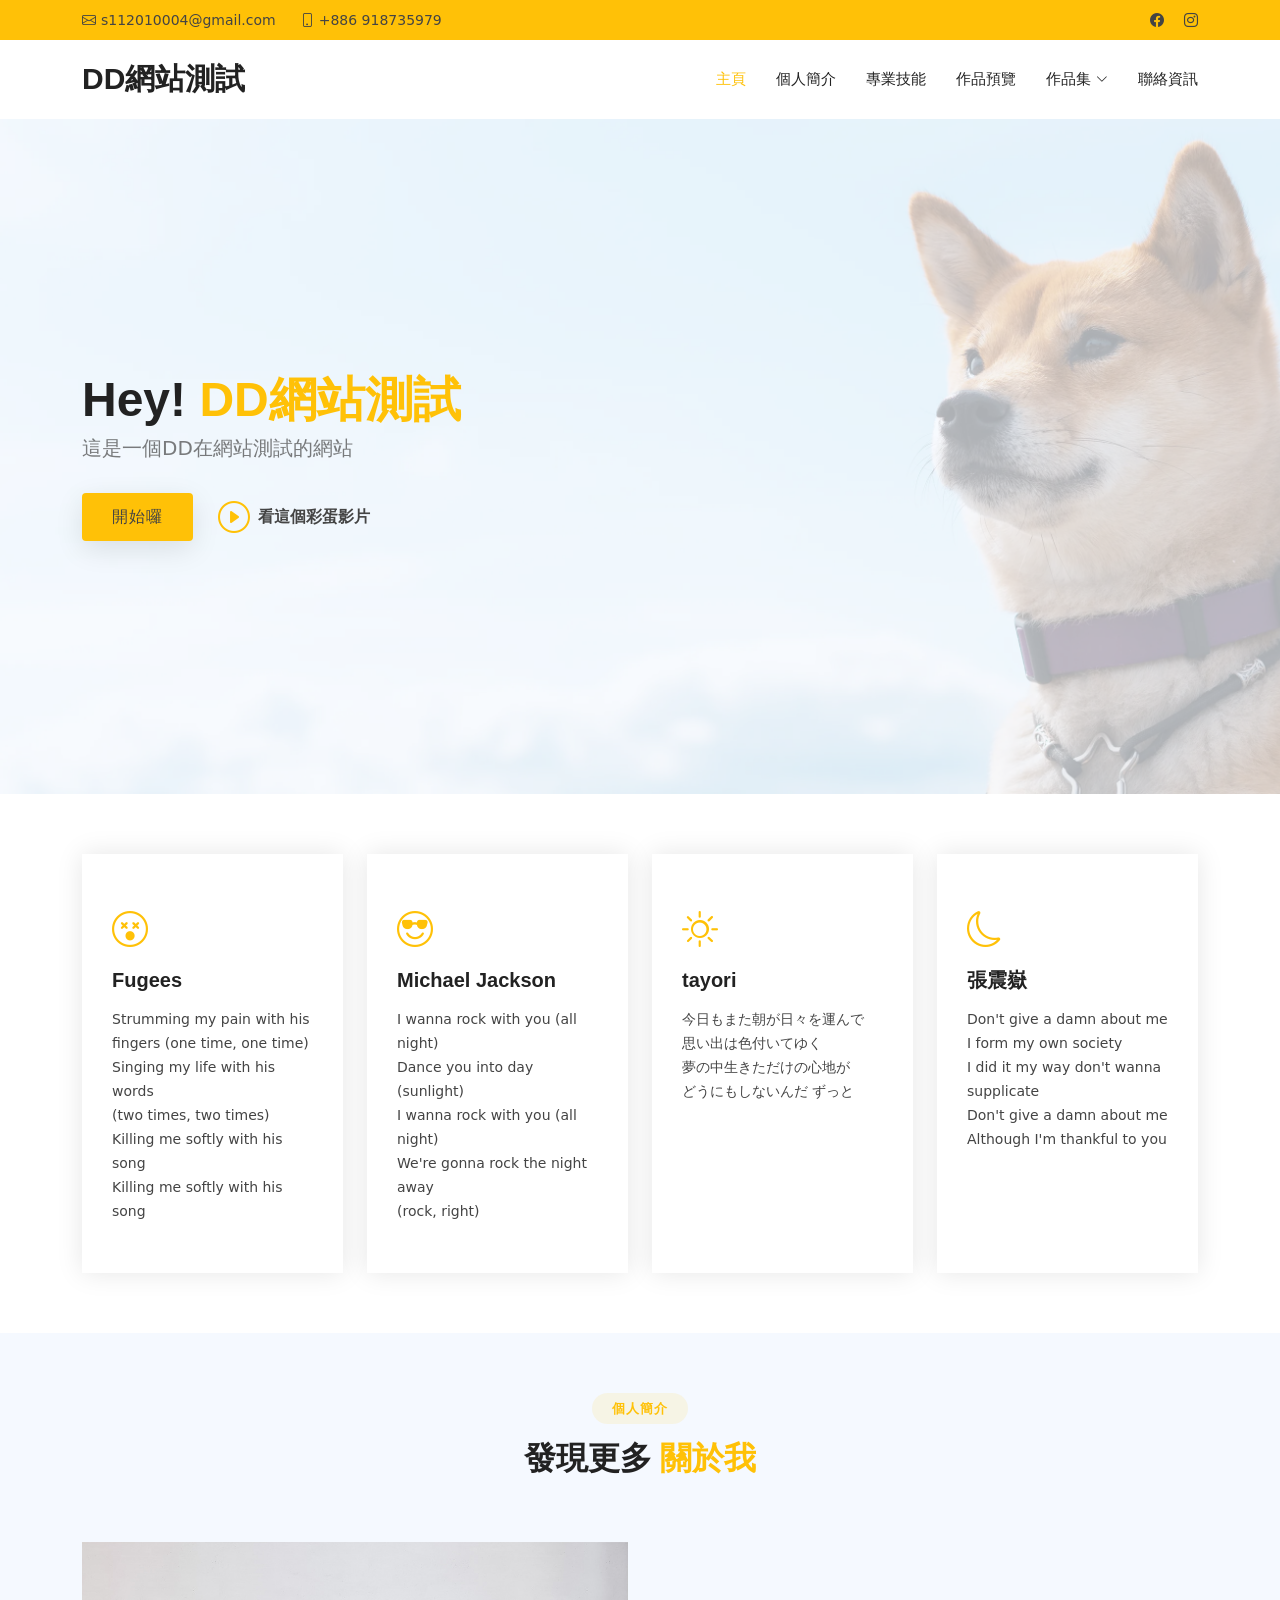
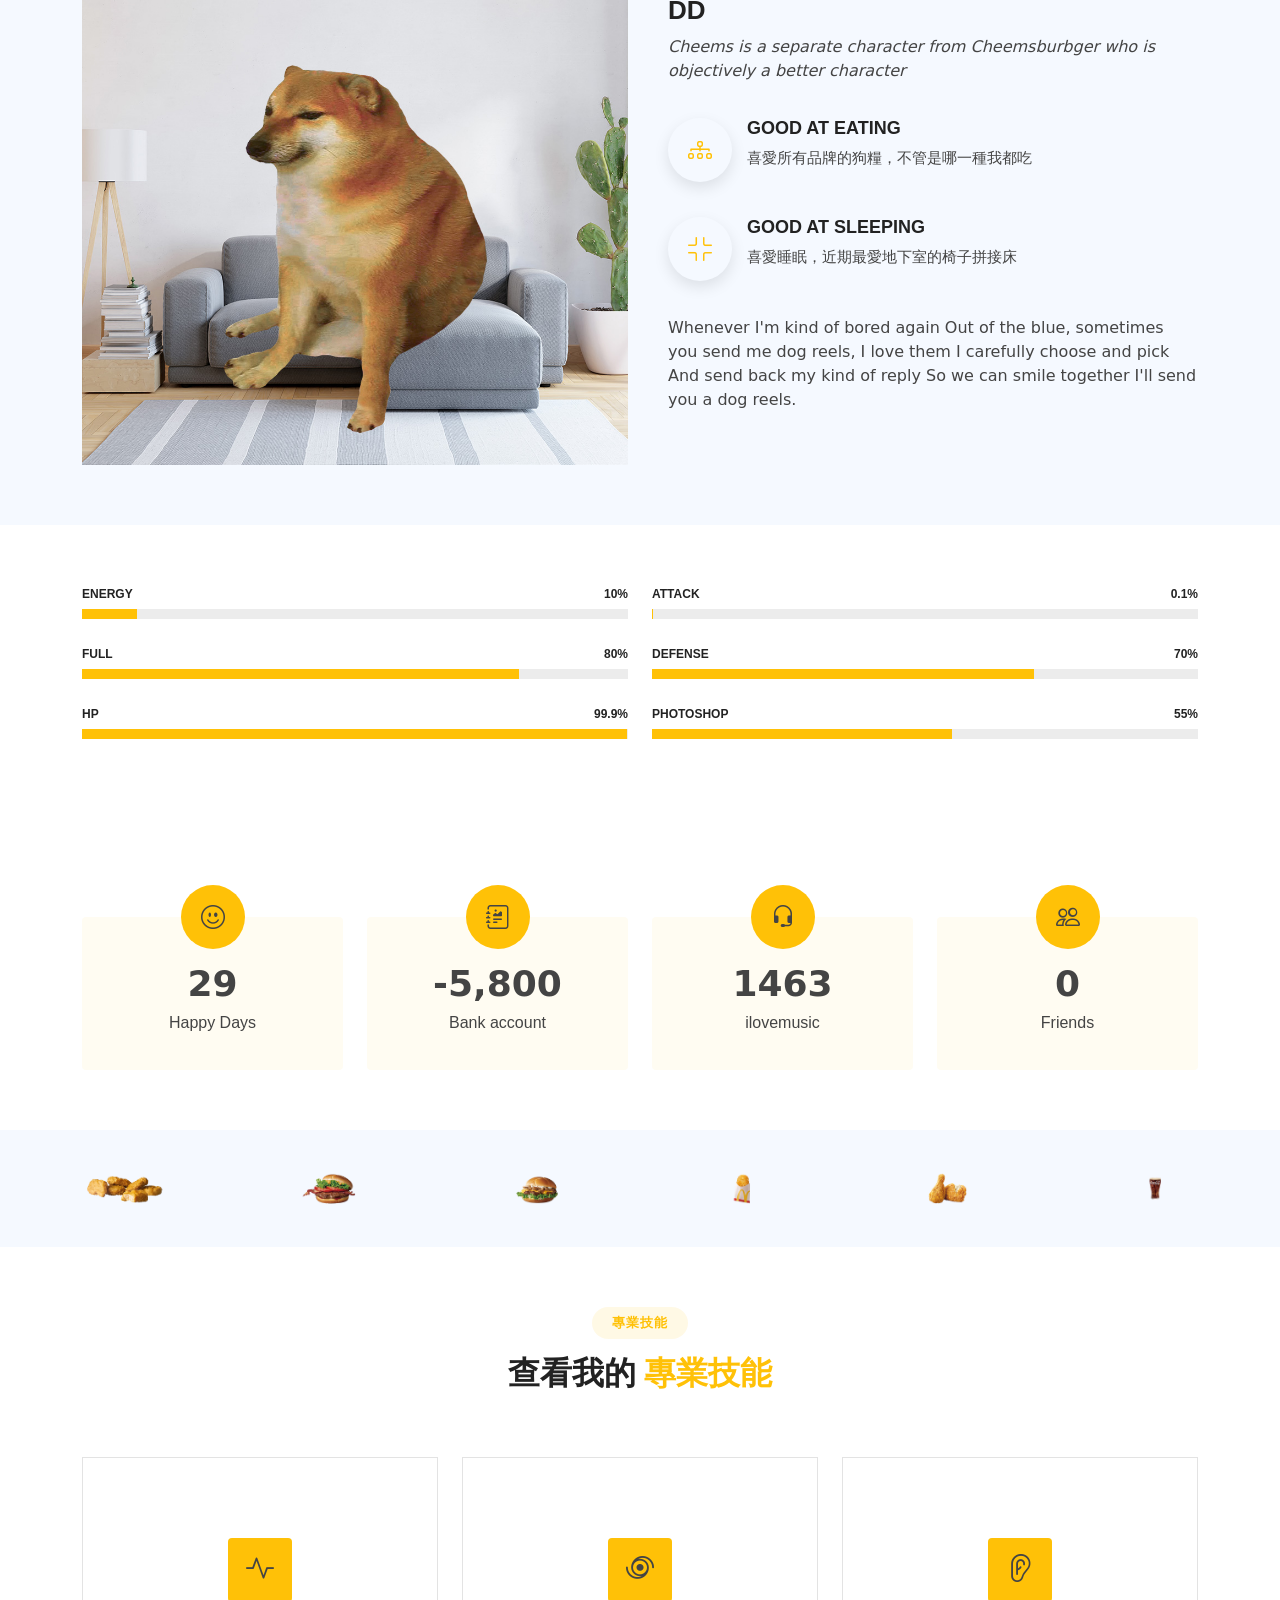
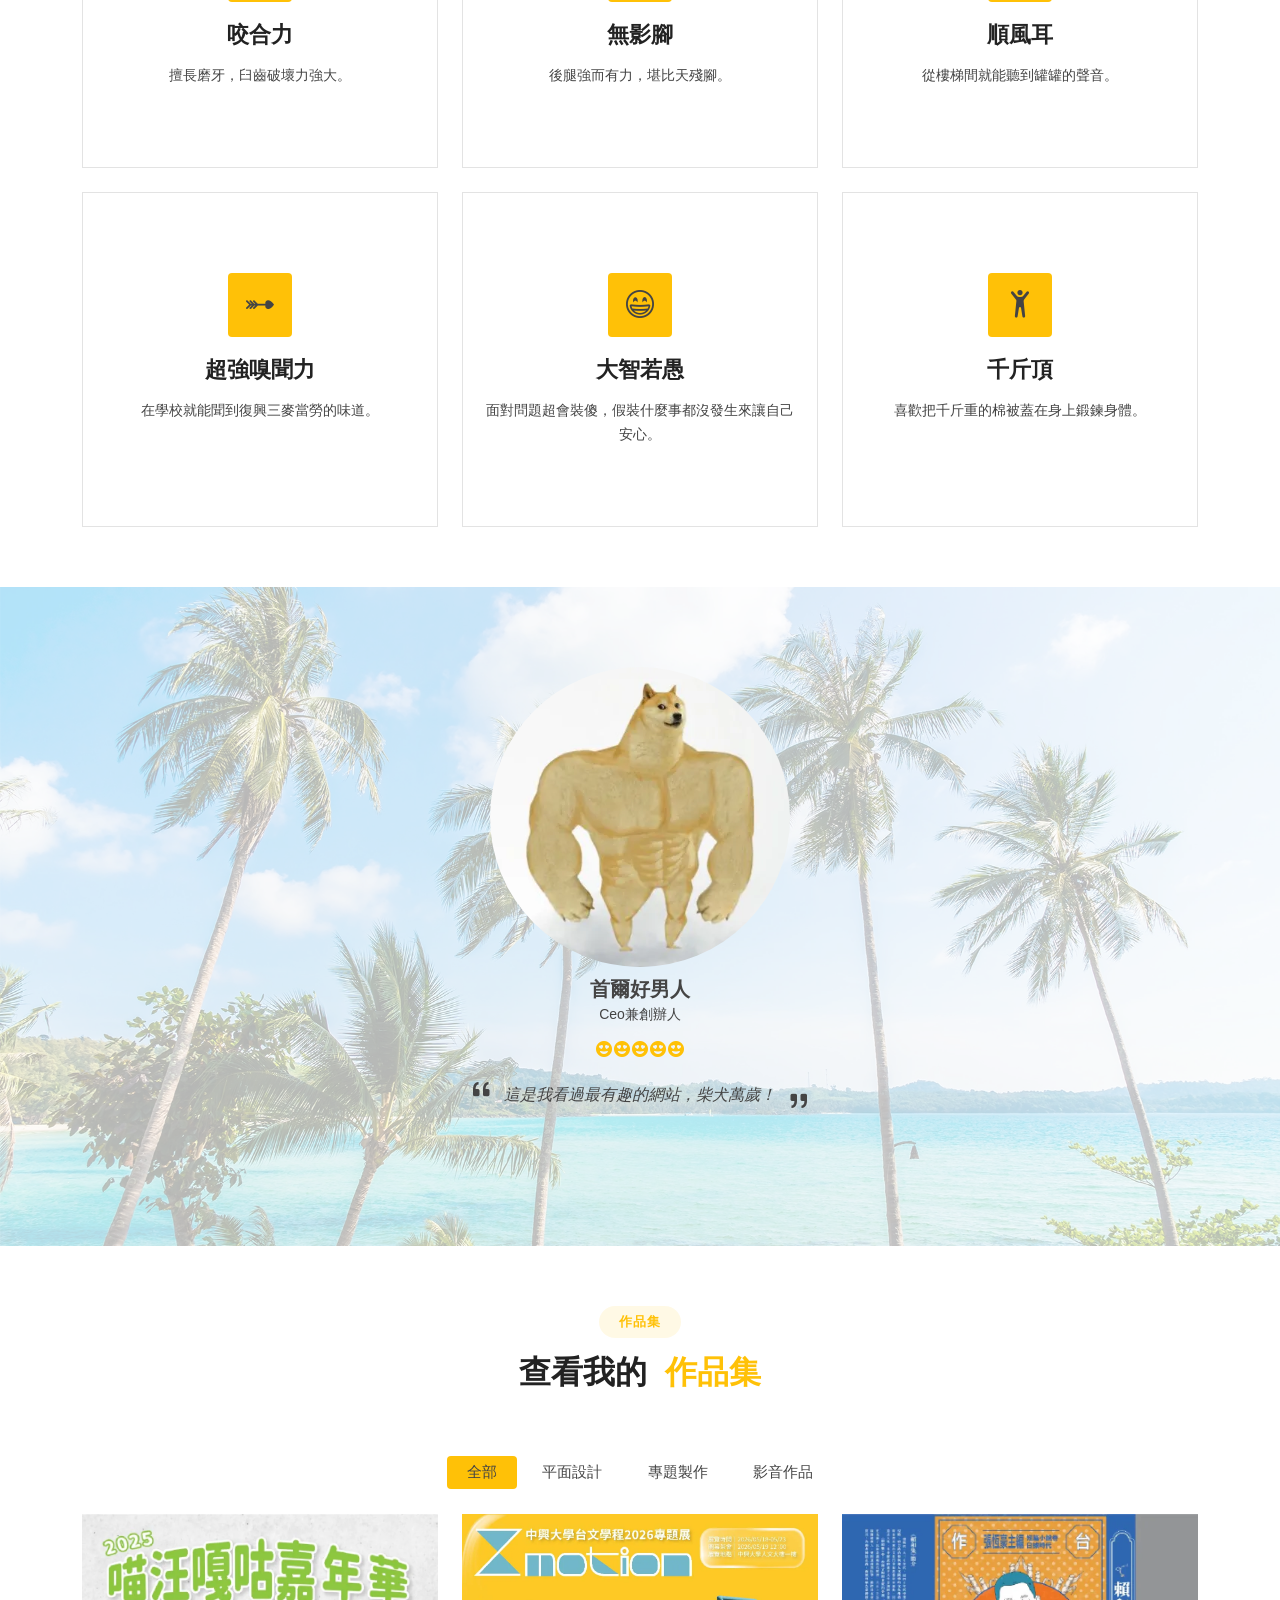
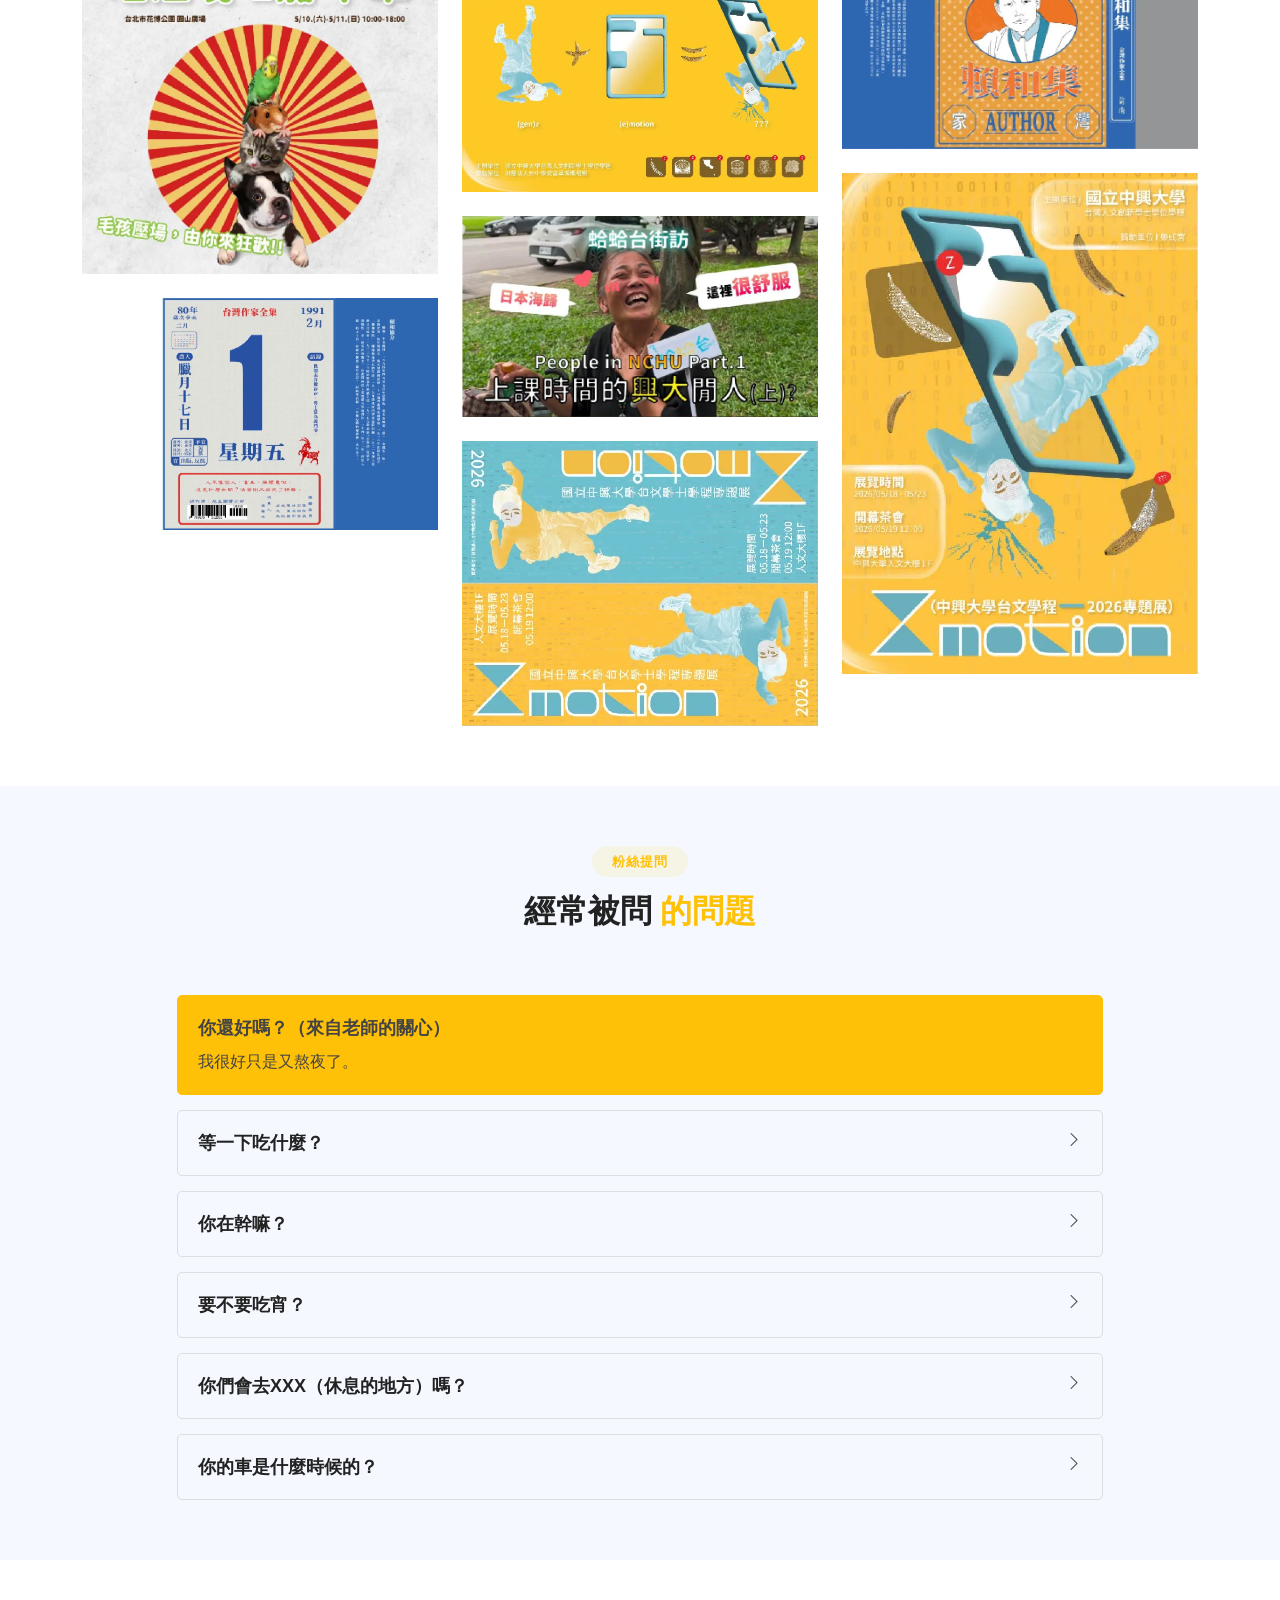
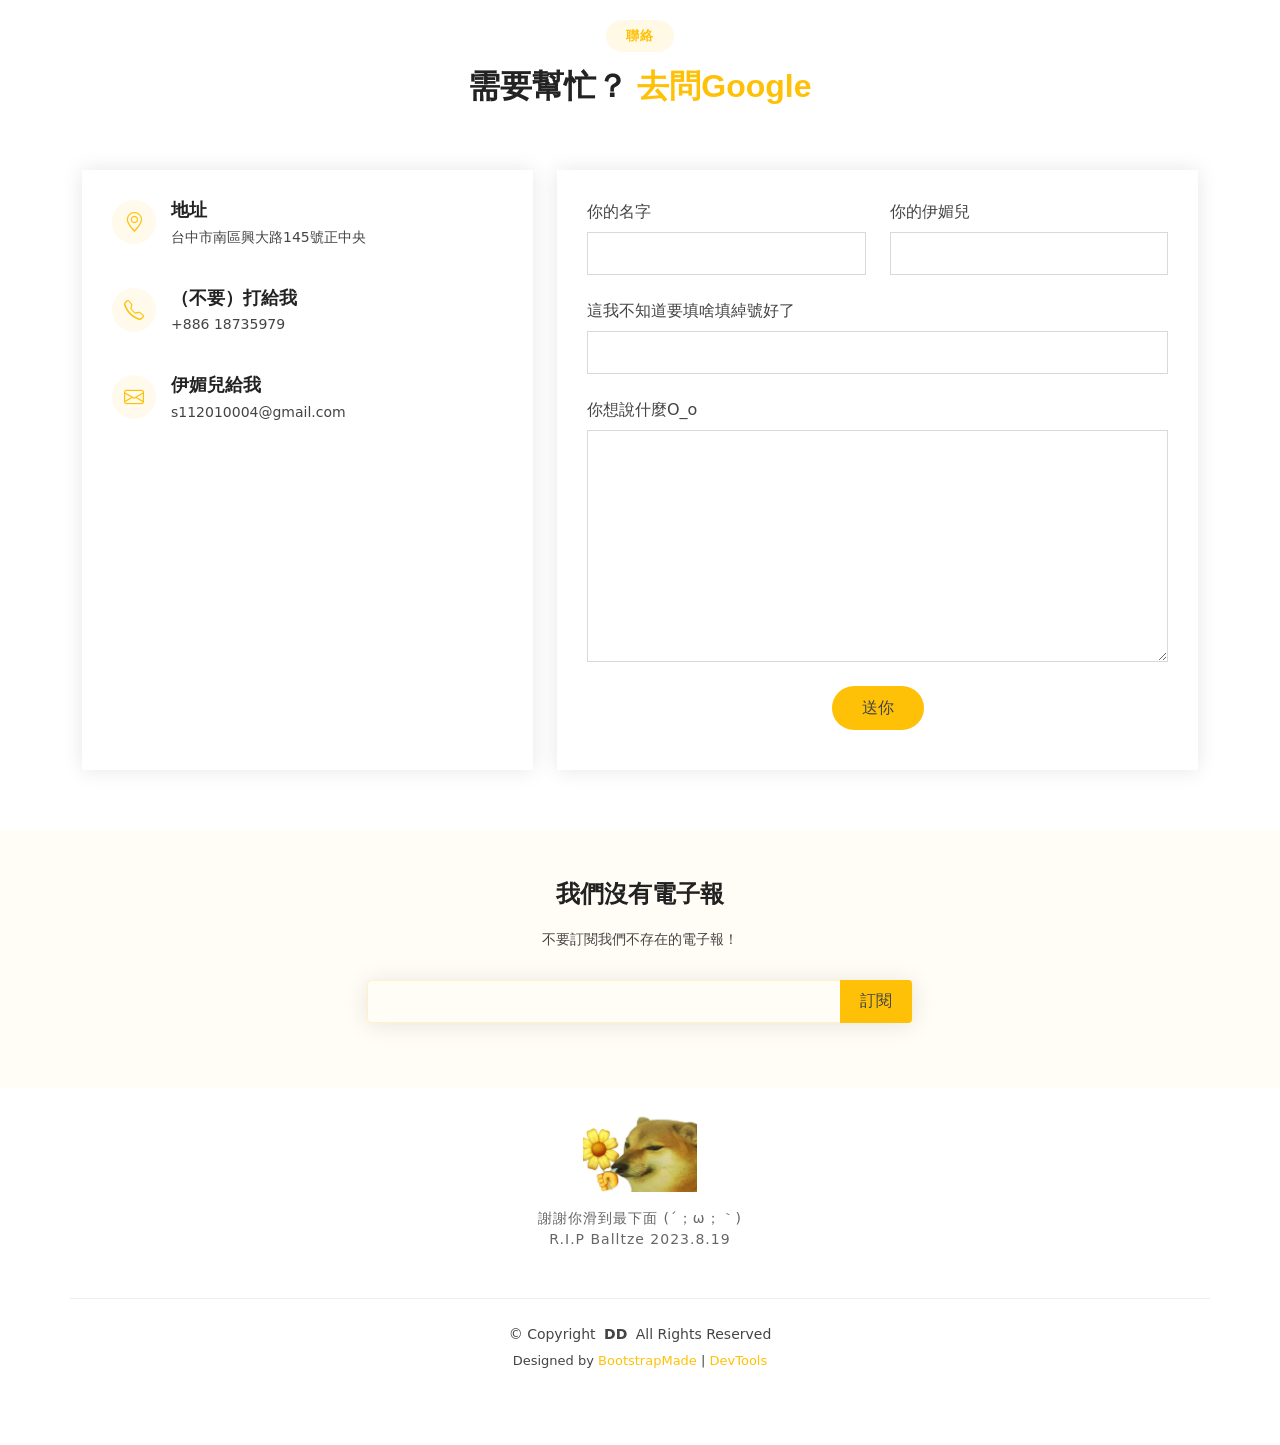
==== commit dc94a1ce: "Add files via upload" ====
--- a/index.html
+++ b/index.html
@@ -1,5 +1,5 @@
 <!DOCTYPE html>
-<html lang="zh-Hant">
+<html lang="zh-Hant" translate="no">
 
 <head>
   <meta charset="utf-8">
@@ -829,22 +829,22 @@
 
                 <div class="col-md-6">
                   <label for="name-field" class="pb-2">你的名字</label>
-                  <input type="text" name="name" id="name-field" class="form-control" required="">
+                  <input type="text" name="name" id="name-field" class="form-control" required=""oninvalid="this.setCustomValidity('沒填不要一直按')" oninput="this.setCustomValidity('')">
                 </div>
 
                 <div class="col-md-6">
                   <label for="email-field" class="pb-2">你的伊媚兒</label>
-                  <input type="email" class="form-control" name="email" id="email-field" required="">
+                  <input type="email" class="form-control" name="email" id="email-field" required=""oninvalid="this.setCustomValidity('還沒填完不要一直按')" oninput="this.setCustomValidity('')">
                 </div>
 
                 <div class="col-md-12">
                   <label for="subject-field" class="pb-2">這我不知道要填啥填綽號好了</label>
-                  <input type="text" class="form-control" name="subject" id="subject-field" required="">
+                  <input type="text" class="form-control" name="subject" id="subject-field" required=""oninvalid="this.setCustomValidity('這裡確實蠻難想的但不要空白好嗎')" oninput="this.setCustomValidity('')">
                 </div>
 
                 <div class="col-md-12">
                   <label for="message-field" class="pb-2">你想說什麼O_o</label>
-                  <textarea class="form-control" name="message" rows="10" id="message-field" required=""></textarea>
+                  <textarea class="form-control" name="message" rows="10" id="message-field" required=""oninvalid="this.setCustomValidity('寫一句話嘛拜託')" oninput="this.setCustomValidity('')"></textarea>
                 </div>
 
                 <div class="col-md-12 text-center">
@@ -891,7 +891,8 @@
     </div>
 
     <p class="mb-0" style="color: #666; font-size: 14px; letter-spacing: 1px;">
-        謝謝你滑到最下面 (´；ω；｀)
+        謝謝你滑到最下面 (´；ω；｀)<br>
+        R.I.P Balltze 2023.8.19
     </p>
 
 </div>
--- a/assets/css/main.css
+++ b/assets/css/main.css
@@ -45,7 +45,7 @@
 }
 
 .dark-background {
-  --background-color: #060606;
+  --background-color: #ffffff;
   --default-color: #fffff;
   --heading-color: #fffff;
   --surface-color: #252525;
@@ -89,20 +89,21 @@
 
 /* PHP Email Form Messages
 ------------------------------*/
-.php-email-form .error-message {
-  display: none;
-  background: #df1529;
-  color: #fff;
-  text-align: left;
-  padding: 15px;
-  margin-bottom: 24px;
-  font-weight: 600;
-}
+.php-email-form .error-message {display: none !important;
+  visibility: hidden !important; /* 隱藏元素 */
+  opacity: 0 !important;          /* 變成完全透明 */
+  height: 0 !important;           /* 高度歸零 */
+  padding: 0 !important;          /* 內邊距歸零（消滅紅色大區塊） */
+  margin: 0 !important;           /* 外邊距歸零 */
+  border: none !important;        /* 拔掉任何邊框 */
+  font-size: 0 !important;        /* 字體縮小到不見 */
+}
+
 
 .php-email-form .sent-message {
   display: none;
   color: #fff;
-  background: #059652;
+  background: #ffc107;
   text-align: center;
   padding: 15px;
   margin-bottom: 24px;
@@ -1264,7 +1265,7 @@
 }
 
 .testimonials .testimonial-item .testimonial-img {
-  width: 100px;
+  width: 300px;
   border-radius: 50%;
   border: 6px solid color-mix(in srgb, var(--default-color), transparent 85%);
   margin: 0 auto;
@@ -1395,15 +1396,29 @@
 }
 
 .portfolio .portfolio-item .portfolio-info {
-  opacity: 0;
-  position: absolute;
-  left: 12px;
-  right: 12px;
-  bottom: -100%;
-  z-index: 3;
-  transition: all ease-in-out 0.5s;
-  background: color-mix(in srgb, var(--background-color), transparent 10%);
-  padding: 15px;
+    opacity: 0;
+    position: absolute;
+    left: 12px;
+    right: 12px;
+    bottom: -100%;
+    z-index: 3;
+    transition: all ease-in-out 0.5s;
+    /* 新增 1：預設清晰文字 */
+    color: white;           /* 統一文字為白色，比預設清晰 */
+    font-weight: bold;      /* 加粗文字 */
+    background: color-mix(in srgb, var(--background-color), transparent 10%);
+    padding: 15px;
+    /* 新增 2：背景效果 */
+    border-radius: 8px;     /* 邊角微圓 */
+    box-shadow: 0 4px 8px #ffc107; /* 添加陰影，讓背景更立體 */
+}
+
+/* 當滑鼠移入 portfolio-item 時，改變內部 portfolio-info 的樣式 */
+.portfolio .portfolio-item:hover .portfolio-info {
+    opacity: 1;             /* 變為完全顯示 */
+    bottom: 0px;            /* 滑動到與容器底部對齊 */
+    /* 新增 3：懸停時背景增強 */
+    background: #ffc107; /* 懸停時使用更濃密的半透明黑色背景 */
 }
 
 .portfolio .portfolio-item .portfolio-info h4 {
